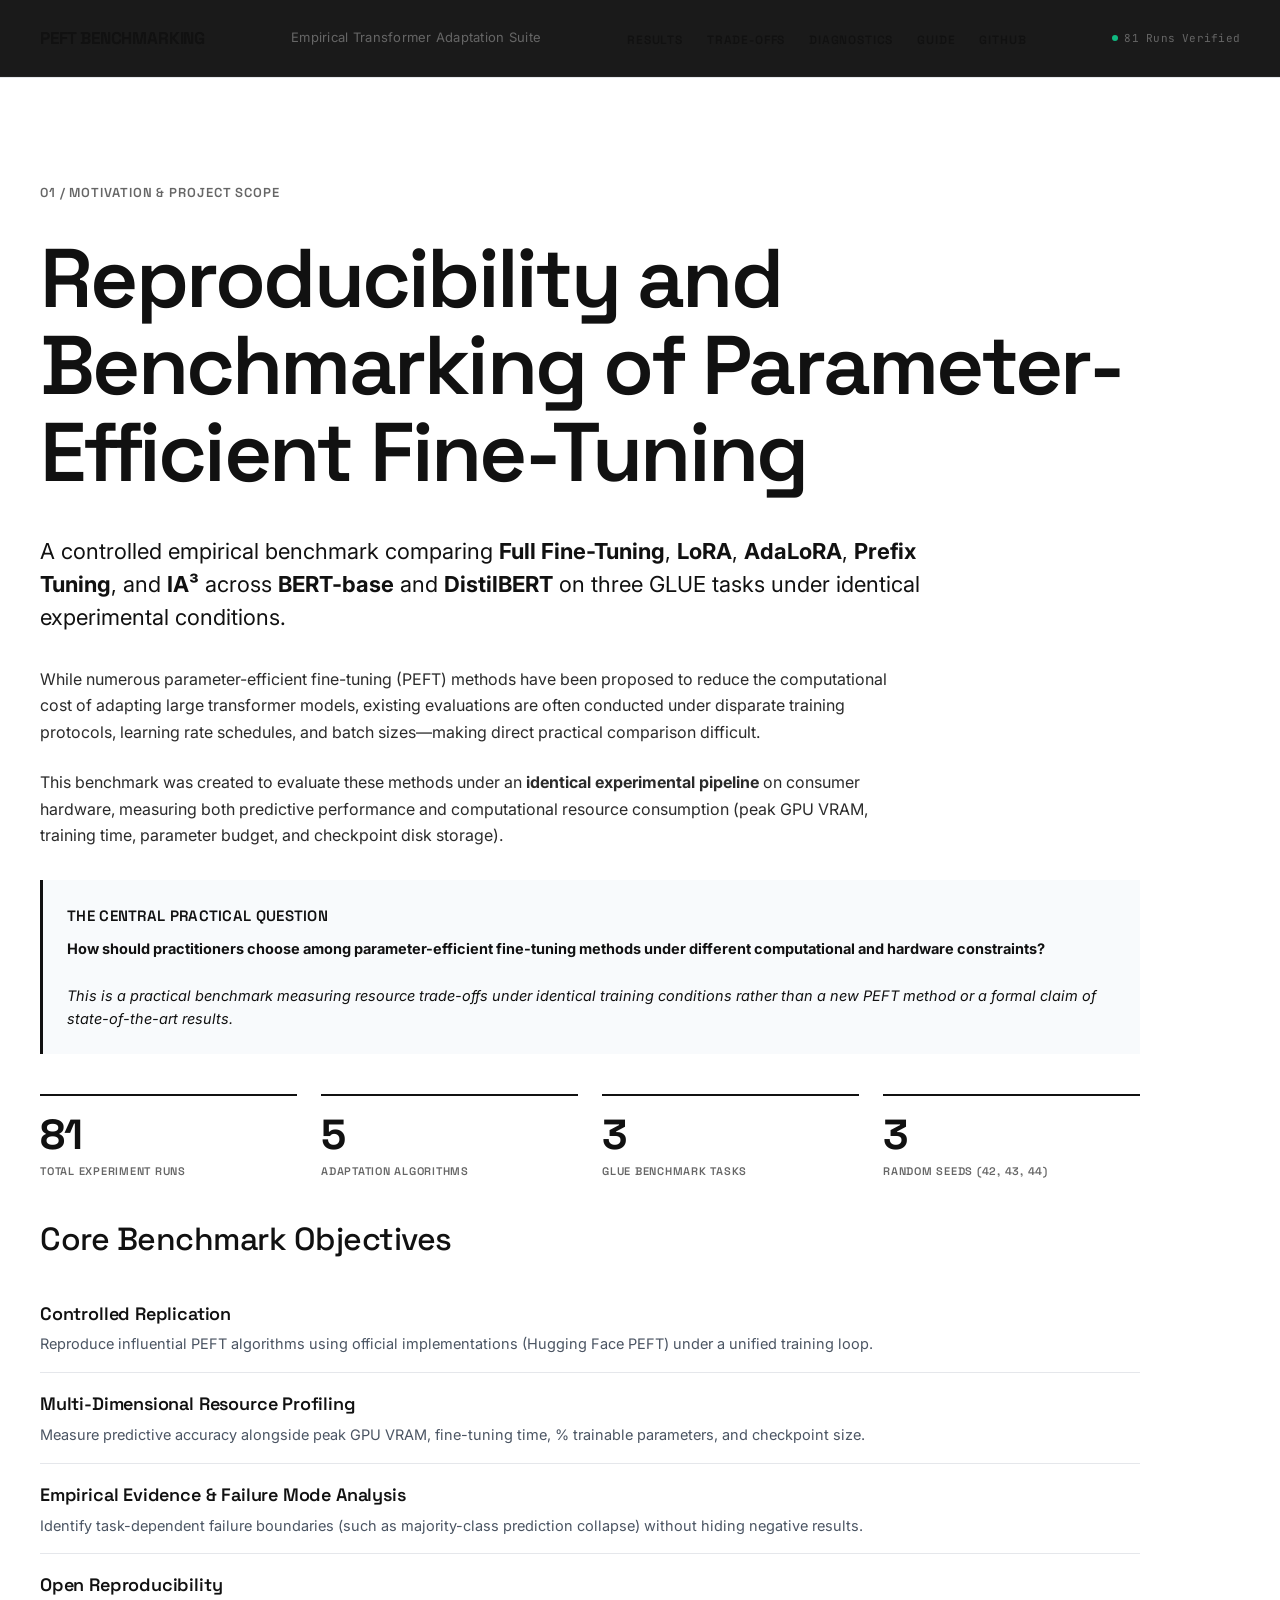
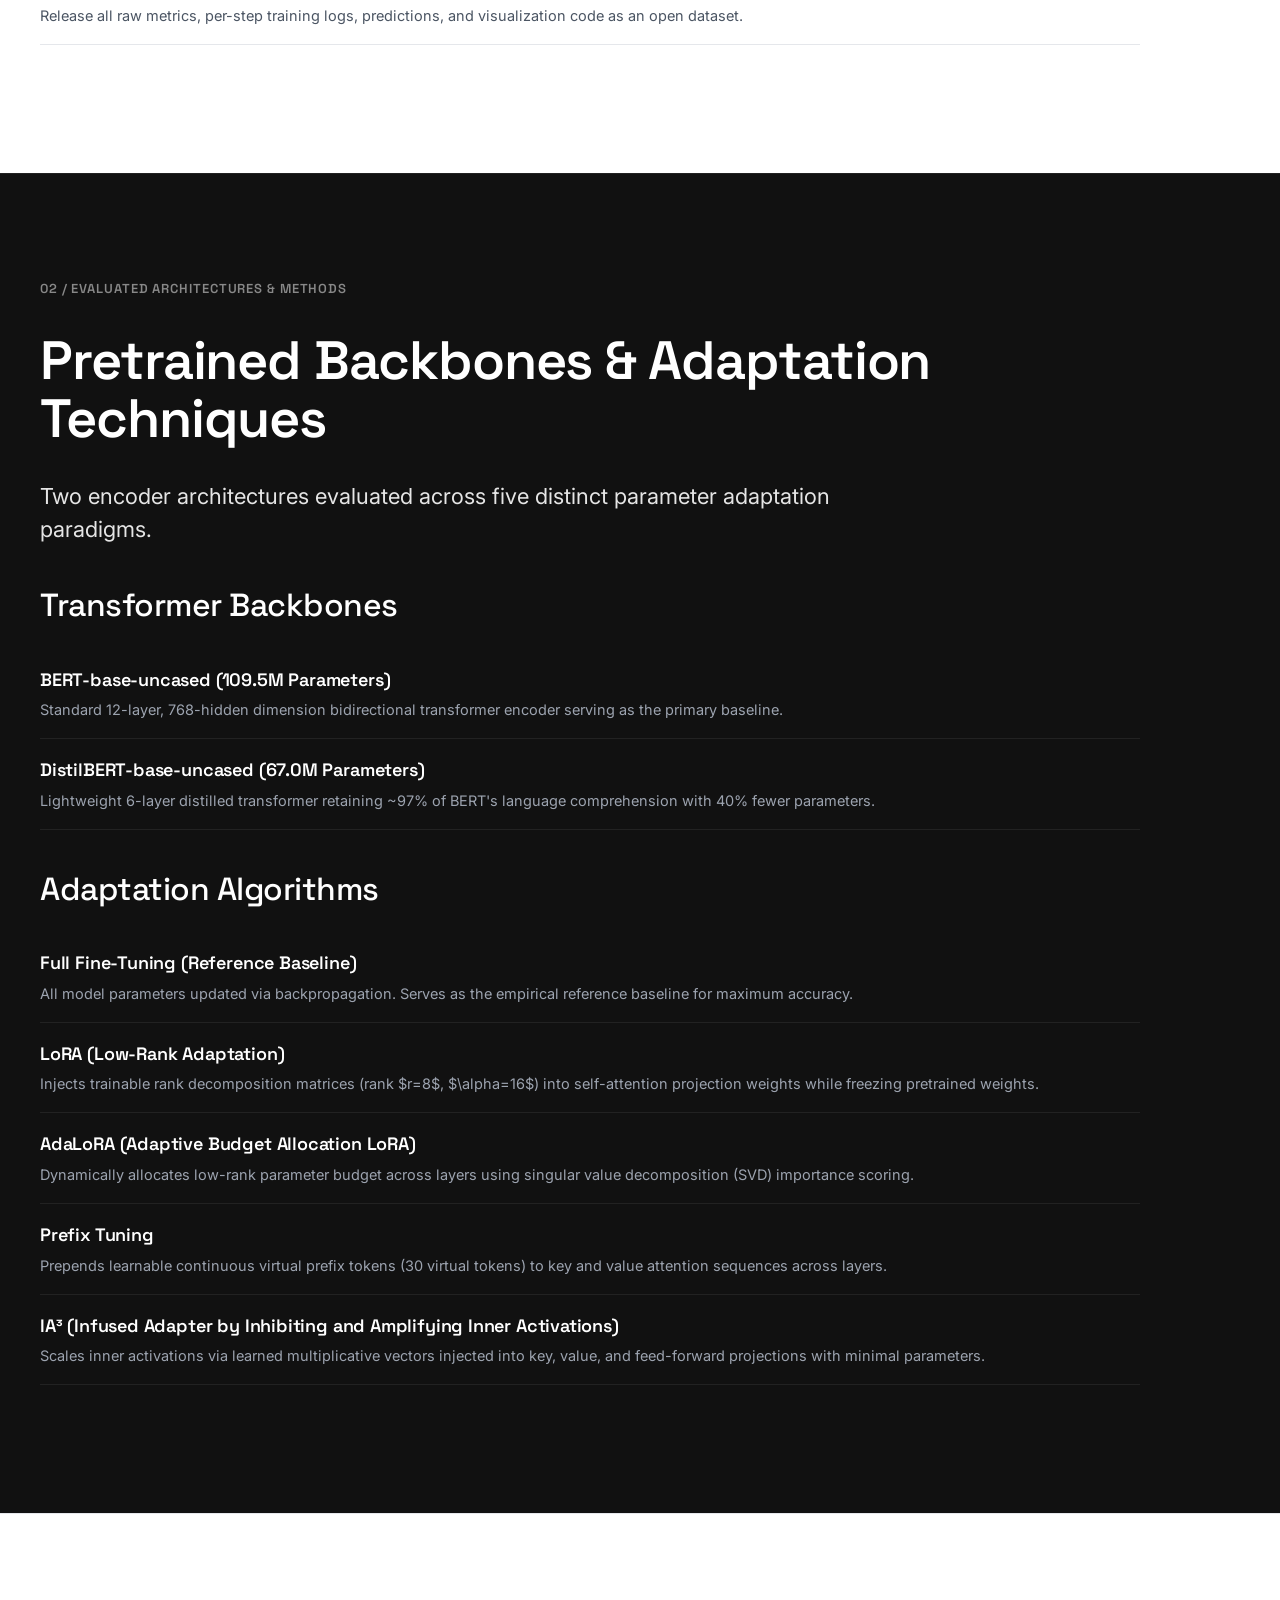
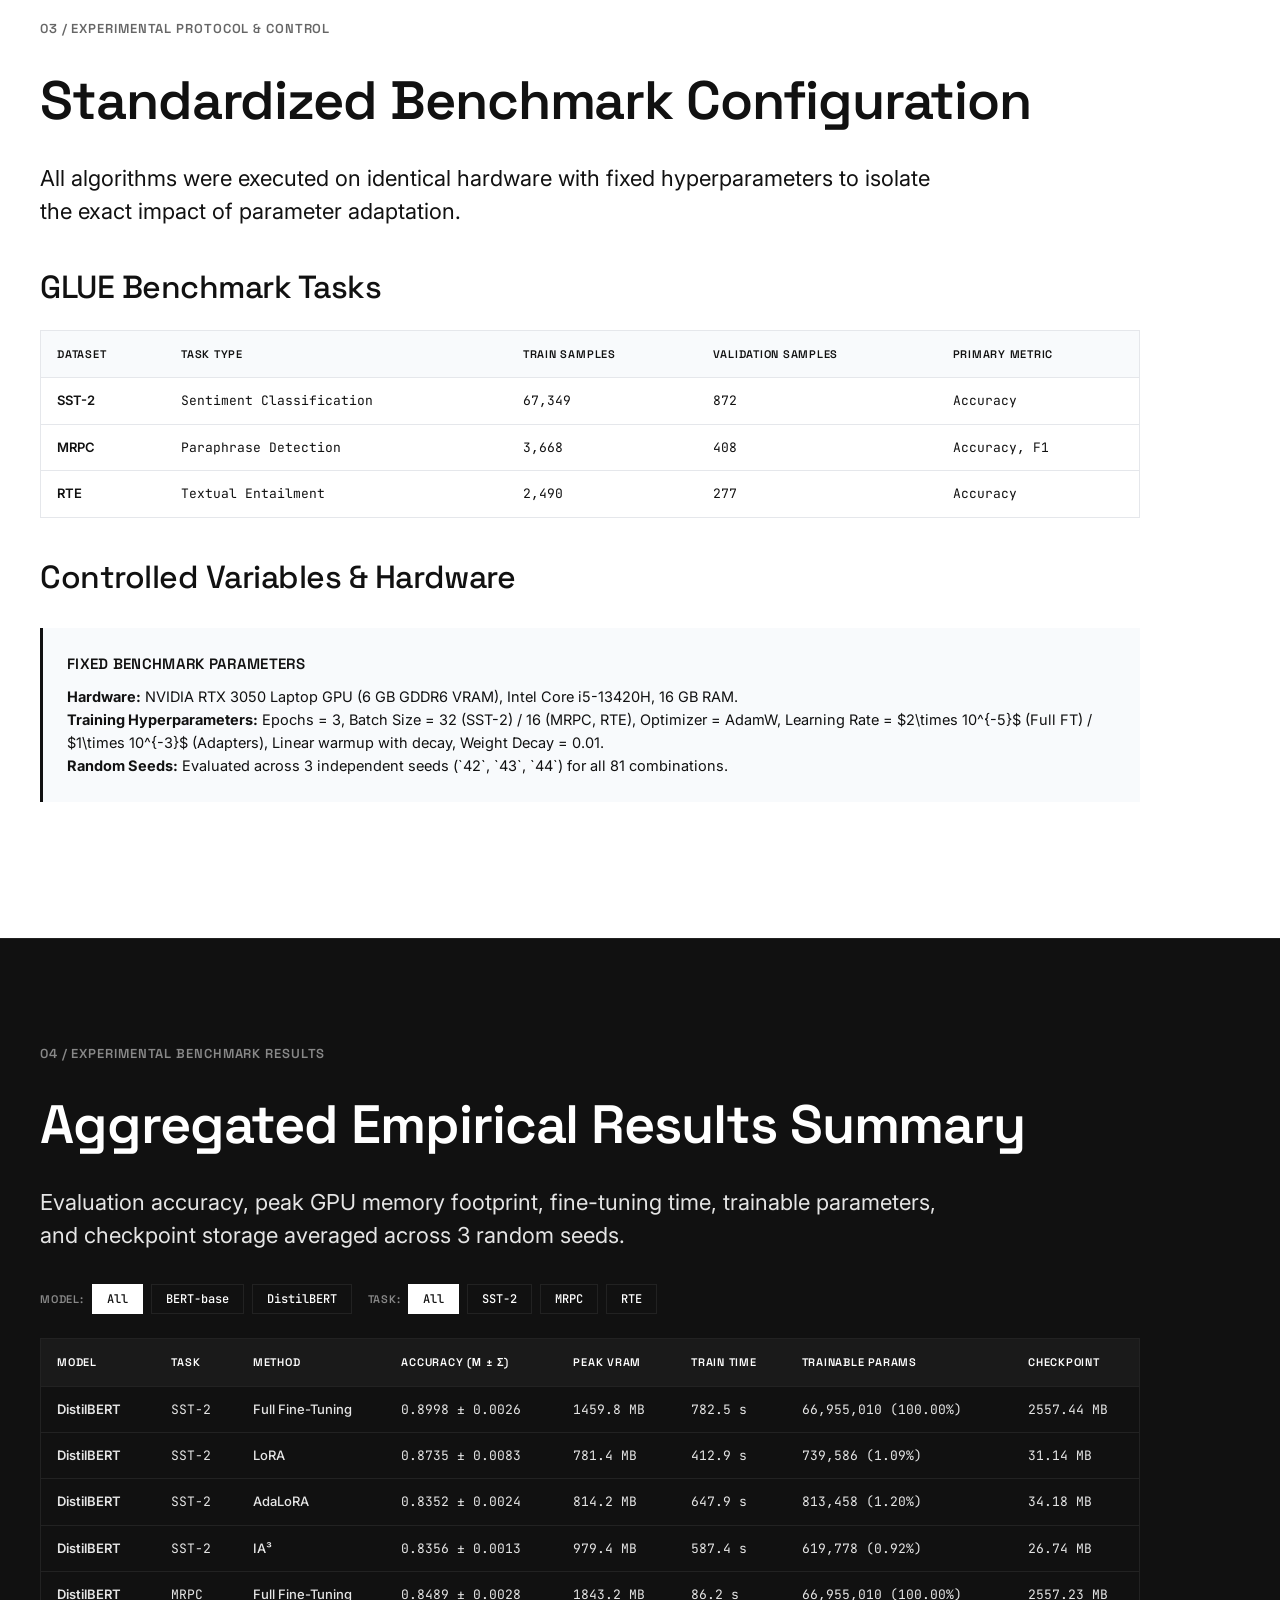
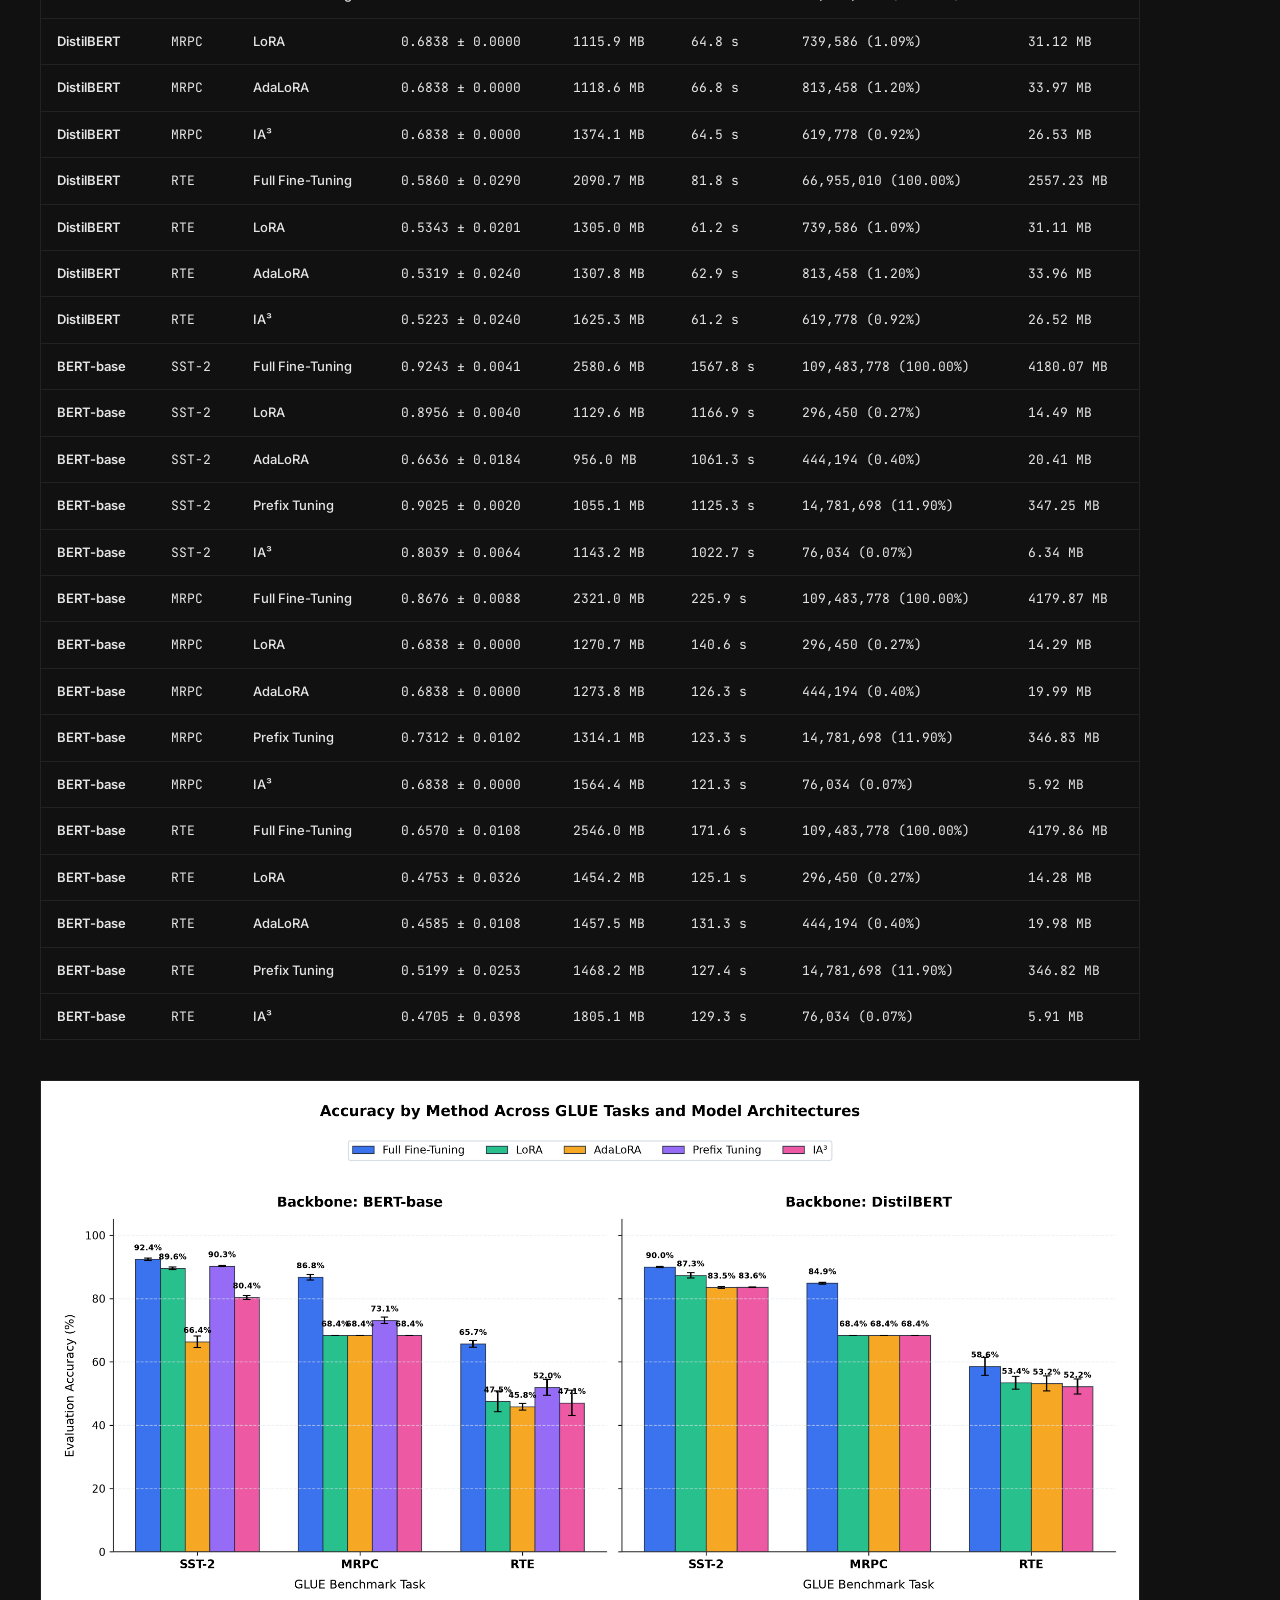
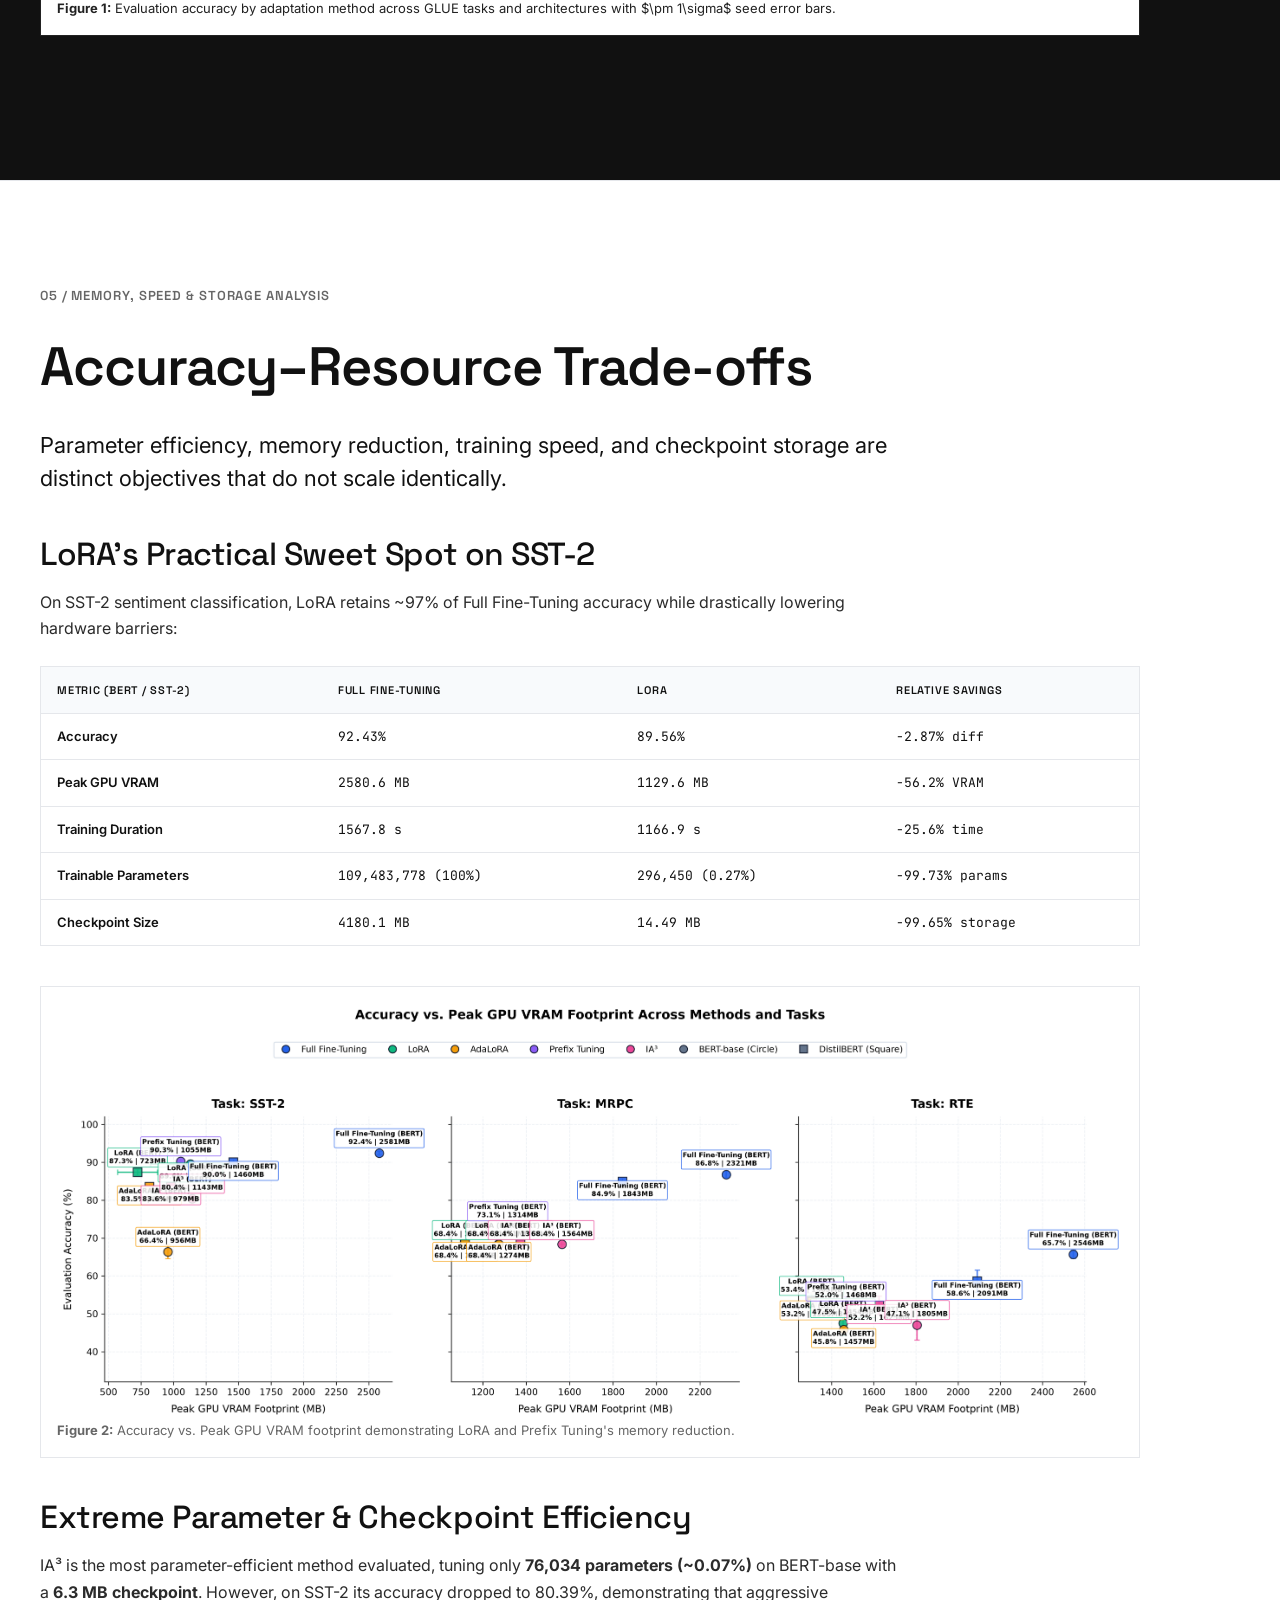
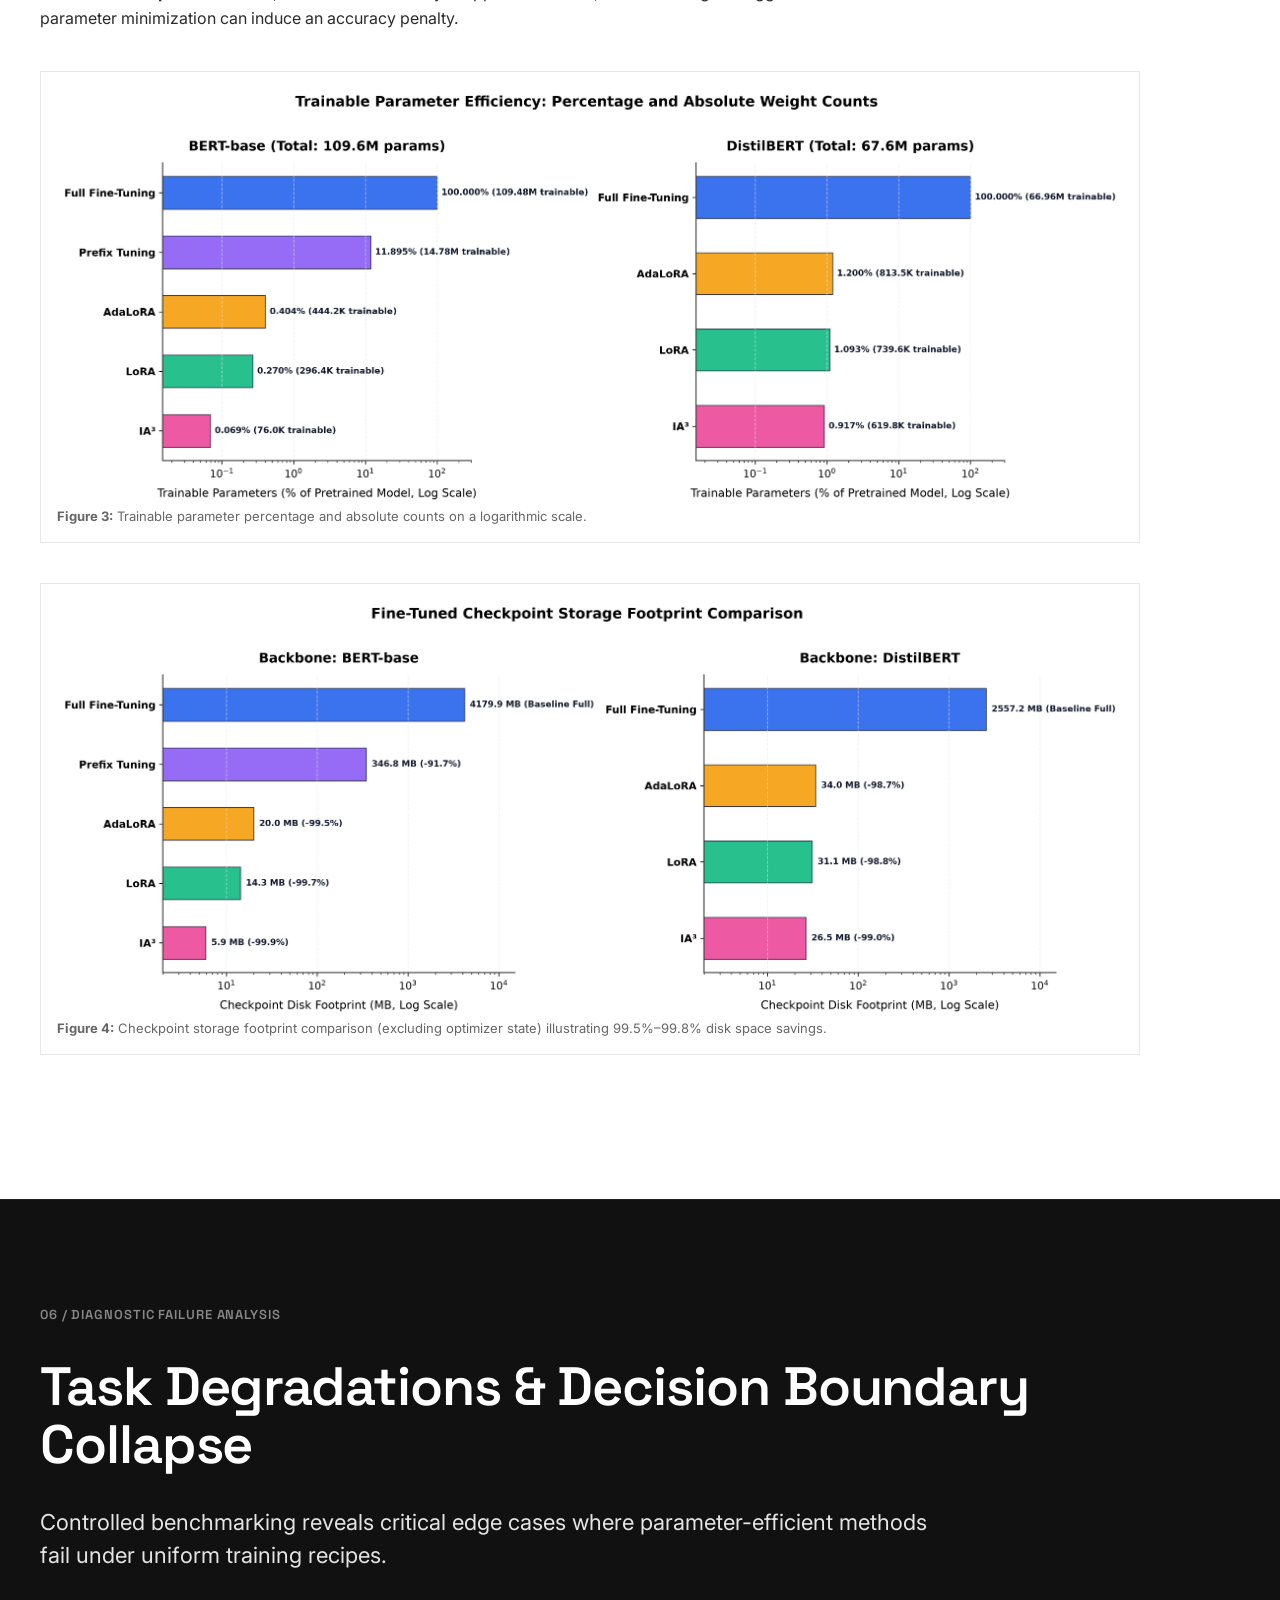
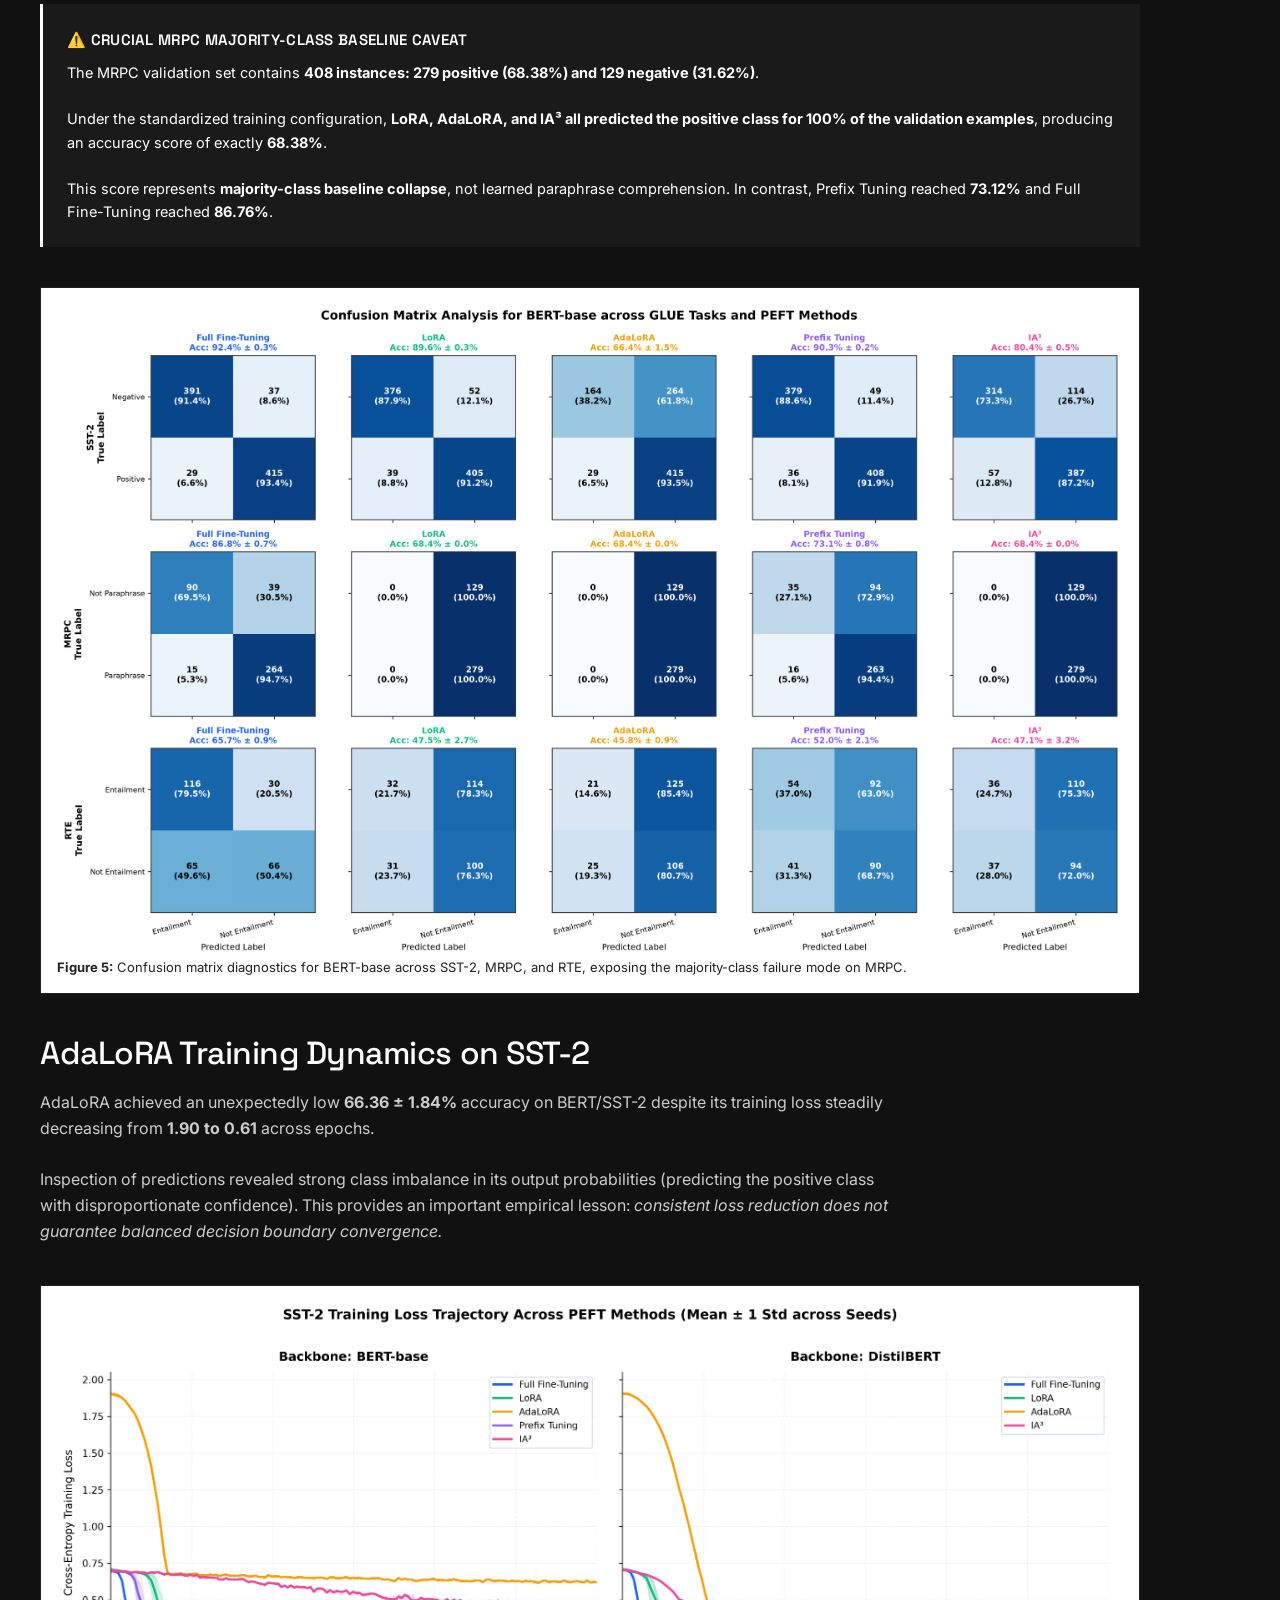
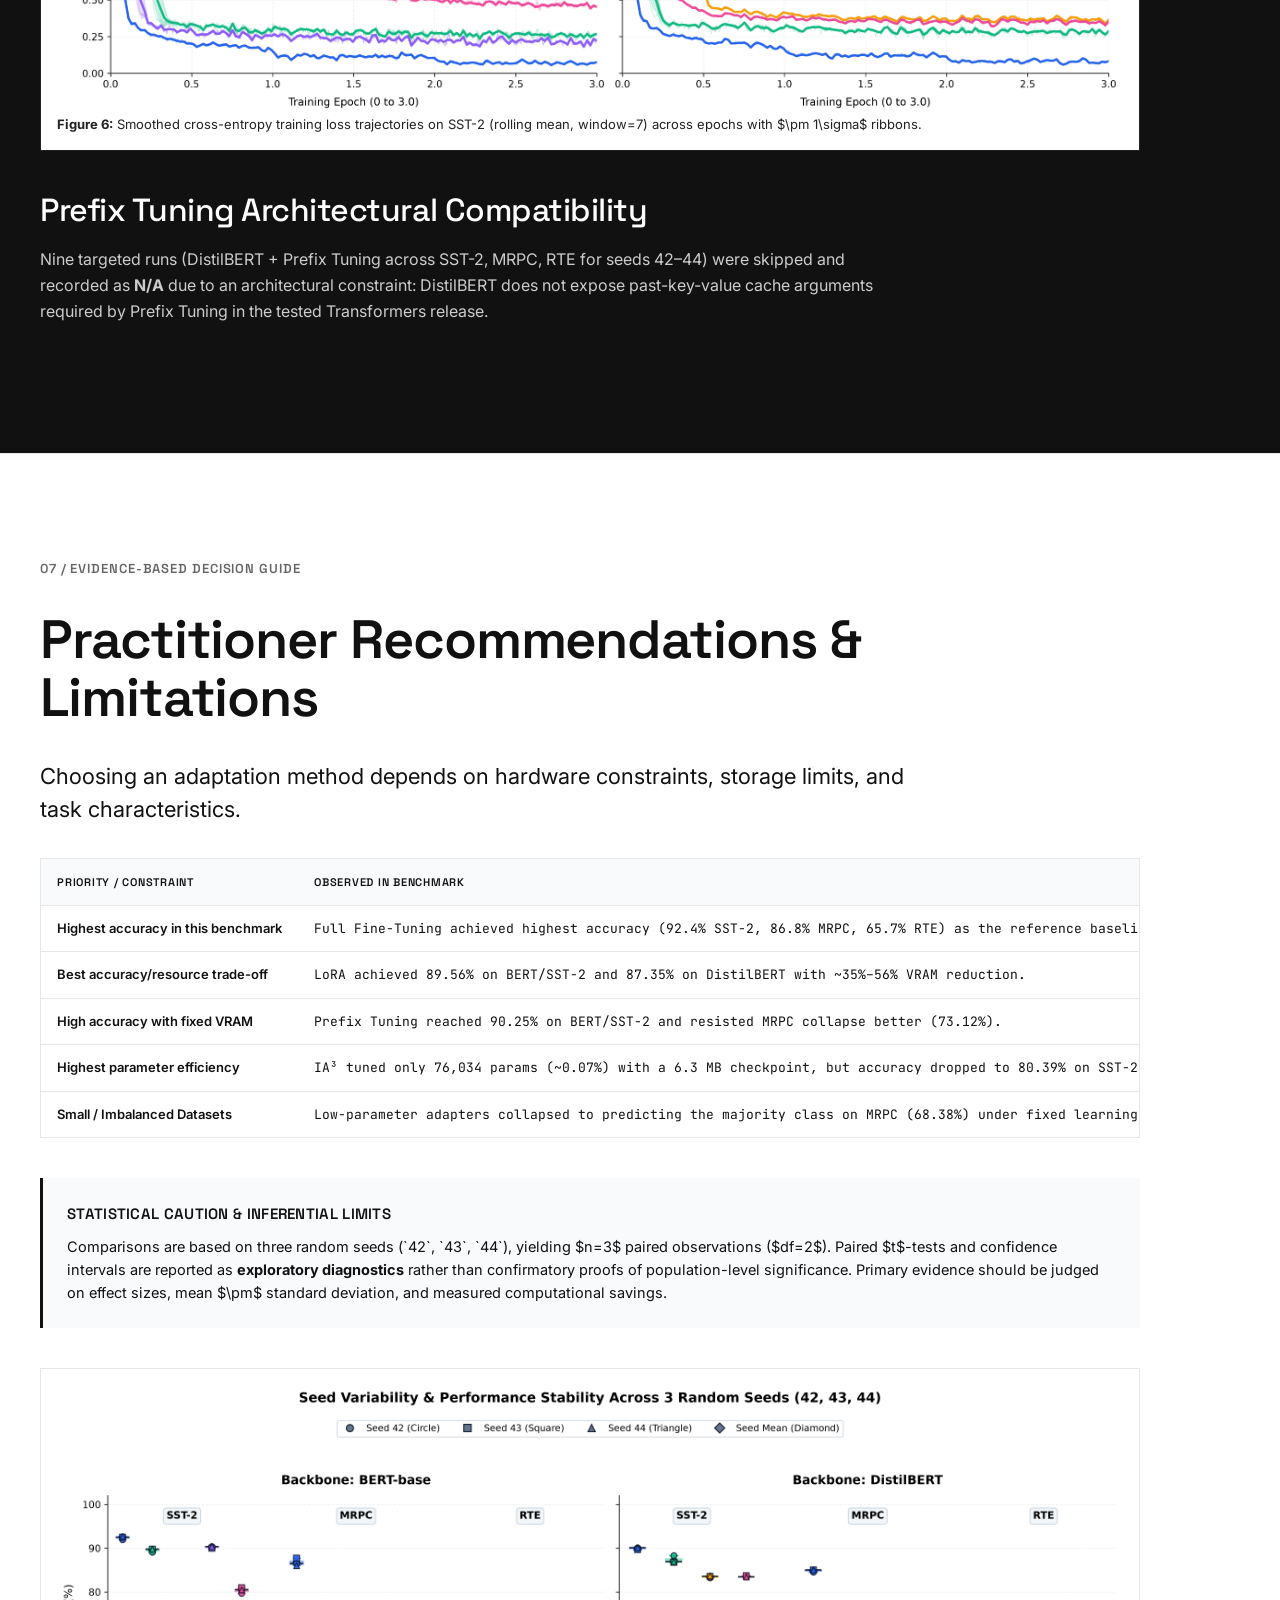
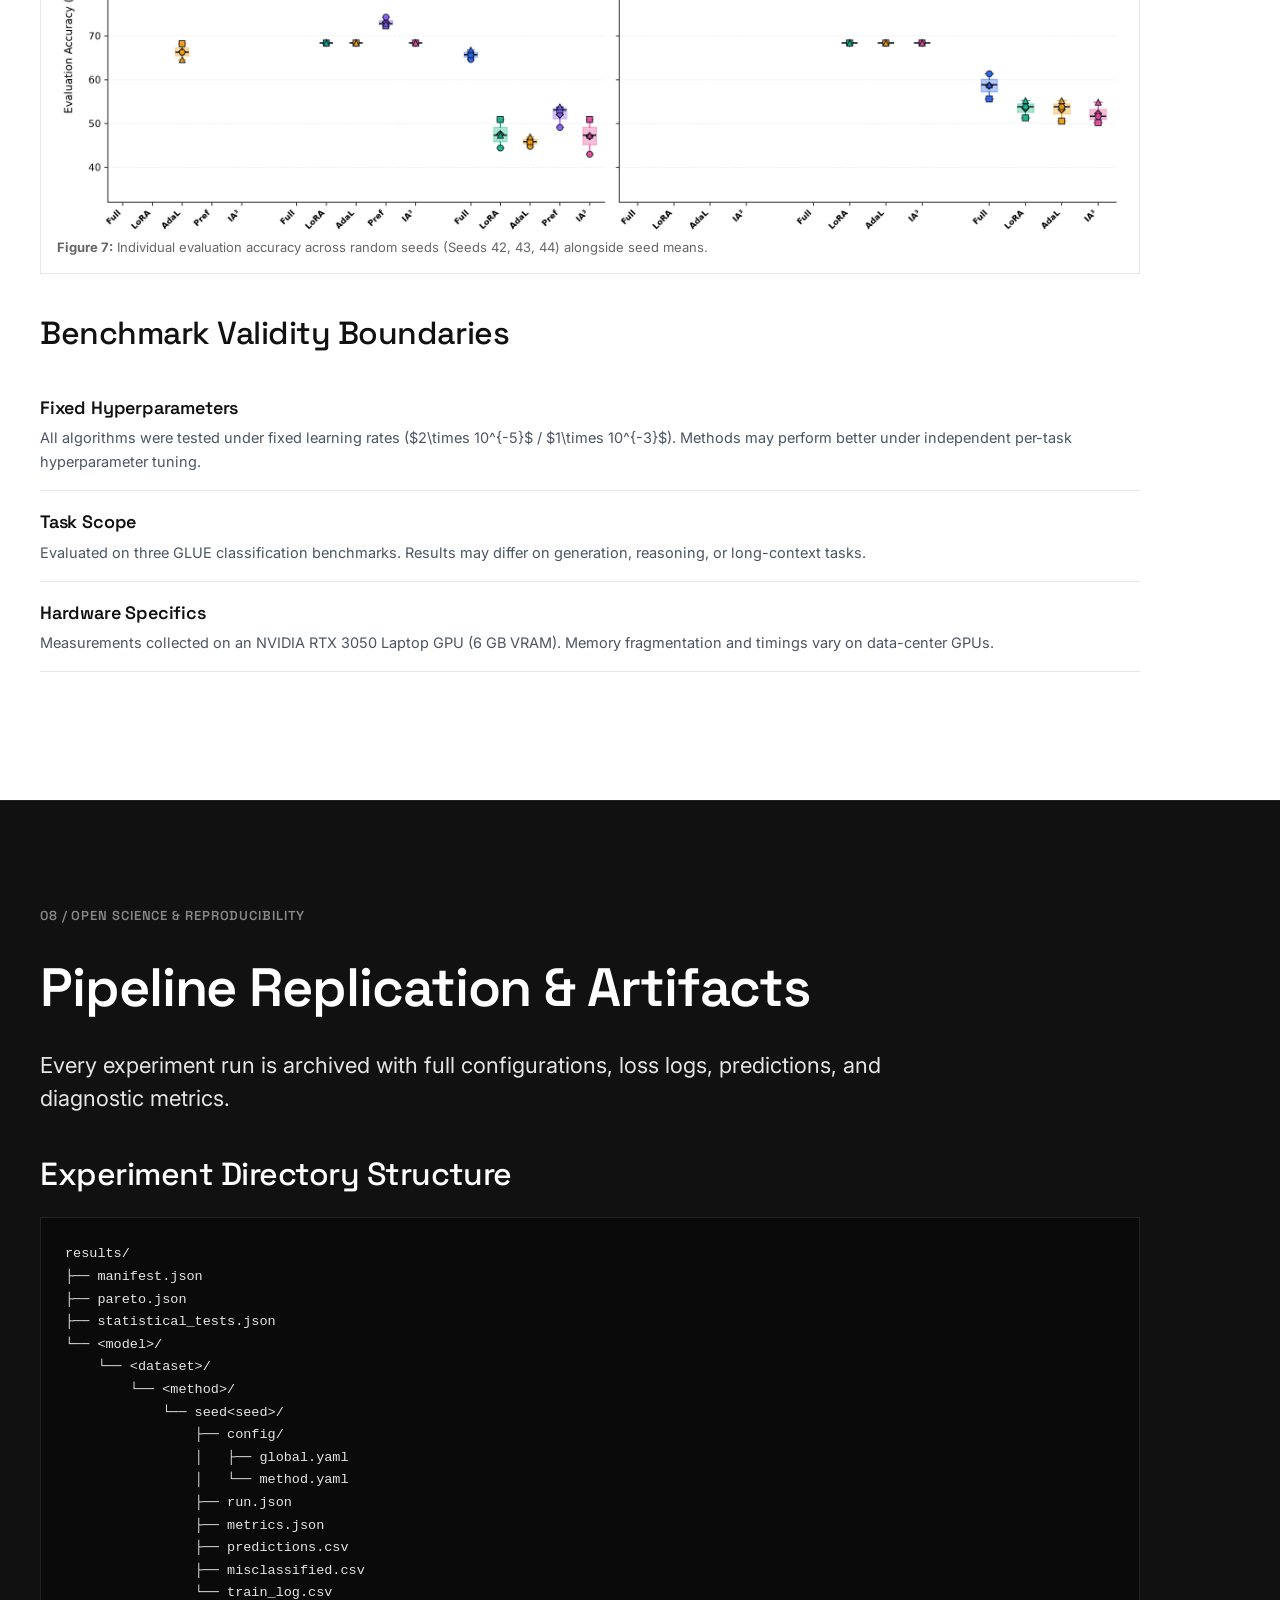
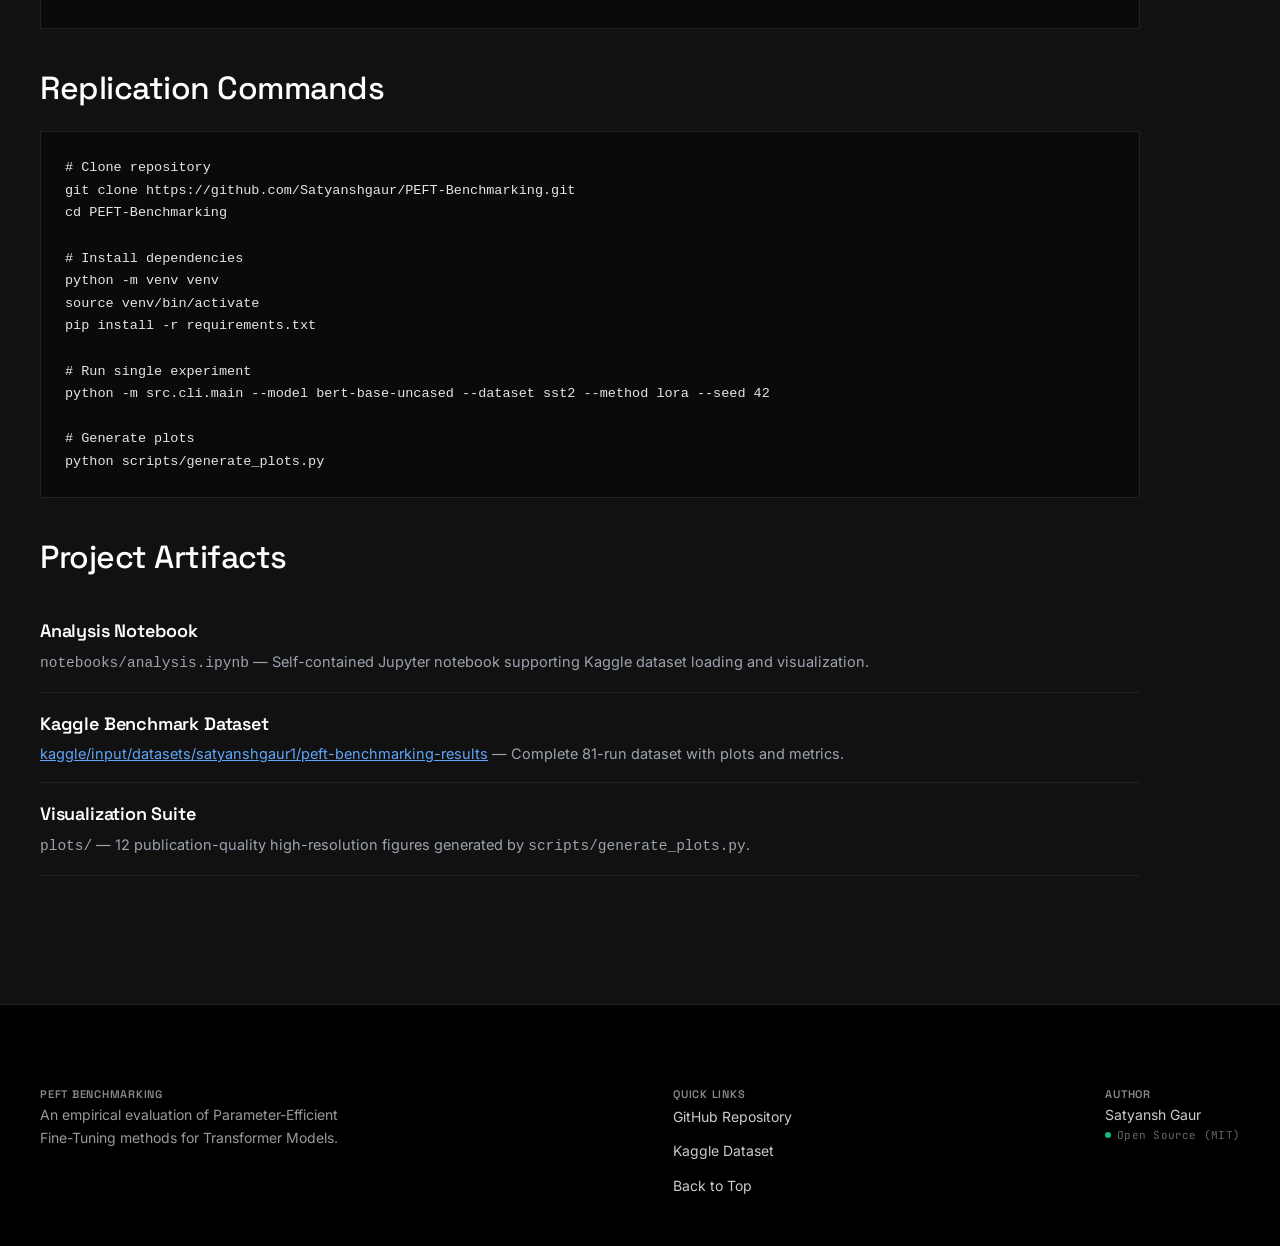
==== website/index.html @ 5ea1f036 "feat(website): create benchmark showcase website and GitHub Pages deployment workflow" ====
<!DOCTYPE html>
<html lang="en">
<head>
  <meta charset="UTF-8">
  <meta name="viewport" content="width=device-width, initial-scale=1.0">
  <title>PEFT Benchmarking — Empirical Evaluation of Transformer Adaptation</title>
  <meta name="description" content="A reproducible empirical benchmark of Full Fine-Tuning, LoRA, AdaLoRA, Prefix Tuning, and IA³ across BERT-base and DistilBERT on GLUE tasks.">
  <link rel="stylesheet" href="style.css">
</head>
<body>

  <!-- Distributed Top Nav -->
  <header class="top-nav">
    <div class="nav-container">
      <a href="#overview" class="nav-anchor">PEFT BENCHMARKING</a>
      <span class="nav-desc">Empirical Transformer Adaptation Suite</span>
      <ul class="nav-links">
        <li><a href="#benchmark-results" class="nav-link">Results</a></li>
        <li><a href="#resource-tradeoffs" class="nav-link">Trade-offs</a></li>
        <li><a href="#failure-modes" class="nav-link">Diagnostics</a></li>
        <li><a href="#recommendations" class="nav-link">Guide</a></li>
        <li><a href="https://github.com/Satyanshgaur/PEFT-Benchmarking" target="_blank" rel="noopener" class="nav-link">GitHub</a></li>
      </ul>
      <span class="nav-status">81 Runs Verified</span>
    </div>
  </header>

  <!-- =========================================================================
       SECTION 01: OVERVIEW & OBJECTIVES (Plaster White)
       ========================================================================= -->
  <section id="overview" class="surface-light" data-surface="light">
    <div class="section-wrapper">
      <div class="content-column">
        <span class="section-label">01 / Motivation & Project Scope</span>
        <h1 class="hero-display">Reproducibility and Benchmarking of Parameter-Efficient Fine-Tuning</h1>
        <p class="lead-text">
          A controlled empirical benchmark comparing <strong>Full Fine-Tuning</strong>, <strong>LoRA</strong>, <strong>AdaLoRA</strong>, <strong>Prefix Tuning</strong>, and <strong>IA³</strong> across <strong>BERT-base</strong> and <strong>DistilBERT</strong> on three GLUE tasks under identical experimental conditions.
        </p>

        <p class="body-p">
          While numerous parameter-efficient fine-tuning (PEFT) methods have been proposed to reduce the computational cost of adapting large transformer models, existing evaluations are often conducted under disparate training protocols, learning rate schedules, and batch sizes—making direct practical comparison difficult.
        </p>

        <p class="body-p">
          This benchmark was created to evaluate these methods under an <strong>identical experimental pipeline</strong> on consumer hardware, measuring both predictive performance and computational resource consumption (peak GPU VRAM, training time, parameter budget, and checkpoint disk storage).
        </p>

        <div class="callout-box">
          <div class="callout-title">The Central Practical Question</div>
          <div class="callout-body">
            <strong>How should practitioners choose among parameter-efficient fine-tuning methods under different computational and hardware constraints?</strong>
            <br><br>
            <em>This is a practical benchmark measuring resource trade-offs under identical training conditions rather than a new PEFT method or a formal claim of state-of-the-art results.</em>
          </div>
        </div>

        <div class="stats-grid">
          <div class="stat-item">
            <div class="stat-value">81</div>
            <div class="stat-label">Total Experiment Runs</div>
          </div>
          <div class="stat-item">
            <div class="stat-value">5</div>
            <div class="stat-label">Adaptation Algorithms</div>
          </div>
          <div class="stat-item">
            <div class="stat-value">3</div>
            <div class="stat-label">GLUE Benchmark Tasks</div>
          </div>
          <div class="stat-item">
            <div class="stat-value">3</div>
            <div class="stat-label">Random Seeds (42, 43, 44)</div>
          </div>
        </div>

        <h3 class="sub-heading">Core Benchmark Objectives</h3>
        <ul class="architectural-list">
          <li class="architectural-item">
            <span class="arch-title">Controlled Replication</span>
            <span class="arch-desc">Reproduce influential PEFT algorithms using official implementations (Hugging Face PEFT) under a unified training loop.</span>
          </li>
          <li class="architectural-item">
            <span class="arch-title">Multi-Dimensional Resource Profiling</span>
            <span class="arch-desc">Measure predictive accuracy alongside peak GPU VRAM, fine-tuning time, % trainable parameters, and checkpoint size.</span>
          </li>
          <li class="architectural-item">
            <span class="arch-title">Empirical Evidence & Failure Mode Analysis</span>
            <span class="arch-desc">Identify task-dependent failure boundaries (such as majority-class prediction collapse) without hiding negative results.</span>
          </li>
          <li class="architectural-item">
            <span class="arch-title">Open Reproducibility</span>
            <span class="arch-desc">Release all raw metrics, per-step training logs, predictions, and visualization code as an open dataset.</span>
          </li>
        </ul>
      </div>
    </div>
  </section>

  <!-- =========================================================================
       SECTION 02: MODELS & ALGORITHMS EVALUATED (Carbon Dark)
       ========================================================================= -->
  <section id="algorithms" class="surface-dark" data-surface="dark">
    <div class="section-wrapper">
      <div class="content-column">
        <span class="section-label">02 / Evaluated Architectures & Methods</span>
        <h2 class="section-heading">Pretrained Backbones & Adaptation Techniques</h2>
        <p class="lead-text">
          Two encoder architectures evaluated across five distinct parameter adaptation paradigms.
        </p>

        <h3 class="sub-heading">Transformer Backbones</h3>
        <ul class="architectural-list">
          <li class="architectural-item">
            <span class="arch-title">BERT-base-uncased (109.5M Parameters)</span>
            <span class="arch-desc">Standard 12-layer, 768-hidden dimension bidirectional transformer encoder serving as the primary baseline.</span>
          </li>
          <li class="architectural-item">
            <span class="arch-title">DistilBERT-base-uncased (67.0M Parameters)</span>
            <span class="arch-desc">Lightweight 6-layer distilled transformer retaining ~97% of BERT's language comprehension with 40% fewer parameters.</span>
          </li>
        </ul>

        <h3 class="sub-heading">Adaptation Algorithms</h3>
        <ul class="architectural-list">
          <li class="architectural-item">
            <span class="arch-title">Full Fine-Tuning (Reference Baseline)</span>
            <span class="arch-desc">All model parameters updated via backpropagation. Serves as the empirical reference baseline for maximum accuracy.</span>
          </li>
          <li class="architectural-item">
            <span class="arch-title">LoRA (Low-Rank Adaptation)</span>
            <span class="arch-desc">Injects trainable rank decomposition matrices (rank $r=8$, $\alpha=16$) into self-attention projection weights while freezing pretrained weights.</span>
          </li>
          <li class="architectural-item">
            <span class="arch-title">AdaLoRA (Adaptive Budget Allocation LoRA)</span>
            <span class="arch-desc">Dynamically allocates low-rank parameter budget across layers using singular value decomposition (SVD) importance scoring.</span>
          </li>
          <li class="architectural-item">
            <span class="arch-title">Prefix Tuning</span>
            <span class="arch-desc">Prepends learnable continuous virtual prefix tokens (30 virtual tokens) to key and value attention sequences across layers.</span>
          </li>
          <li class="architectural-item">
            <span class="arch-title">IA³ (Infused Adapter by Inhibiting and Amplifying Inner Activations)</span>
            <span class="arch-desc">Scales inner activations via learned multiplicative vectors injected into key, value, and feed-forward projections with minimal parameters.</span>
          </li>
        </ul>
      </div>
    </div>
  </section>

  <!-- =========================================================================
       SECTION 03: DATASETS & CONTROLLED PROTOCOL (Plaster White)
       ========================================================================= -->
  <section id="protocol" class="surface-light" data-surface="light">
    <div class="section-wrapper">
      <div class="content-column">
        <span class="section-label">03 / Experimental Protocol & Control</span>
        <h2 class="section-heading">Standardized Benchmark Configuration</h2>
        <p class="lead-text">
          All algorithms were executed on identical hardware with fixed hyperparameters to isolate the exact impact of parameter adaptation.
        </p>

        <h3 class="sub-heading">GLUE Benchmark Tasks</h3>
        <div class="table-responsive">
          <table class="benchmark-table">
            <thead>
              <tr>
                <th>Dataset</th>
                <th>Task Type</th>
                <th>Train Samples</th>
                <th>Validation Samples</th>
                <th>Primary Metric</th>
              </tr>
            </thead>
            <tbody>
              <tr>
                <td class="td-bold">SST-2</td>
                <td>Sentiment Classification</td>
                <td>67,349</td>
                <td>872</td>
                <td>Accuracy</td>
              </tr>
              <tr>
                <td class="td-bold">MRPC</td>
                <td>Paraphrase Detection</td>
                <td>3,668</td>
                <td>408</td>
                <td>Accuracy, F1</td>
              </tr>
              <tr>
                <td class="td-bold">RTE</td>
                <td>Textual Entailment</td>
                <td>2,490</td>
                <td>277</td>
                <td>Accuracy</td>
              </tr>
            </tbody>
          </table>
        </div>

        <h3 class="sub-heading">Controlled Variables & Hardware</h3>
        <div class="callout-box">
          <div class="callout-title">Fixed Benchmark Parameters</div>
          <div class="callout-body">
            <strong>Hardware:</strong> NVIDIA RTX 3050 Laptop GPU (6 GB GDDR6 VRAM), Intel Core i5-13420H, 16 GB RAM.<br>
            <strong>Training Hyperparameters:</strong> Epochs = 3, Batch Size = 32 (SST-2) / 16 (MRPC, RTE), Optimizer = AdamW, Learning Rate = $2\times 10^{-5}$ (Full FT) / $1\times 10^{-3}$ (Adapters), Linear warmup with decay, Weight Decay = 0.01.<br>
            <strong>Random Seeds:</strong> Evaluated across 3 independent seeds (`42`, `43`, `44`) for all 81 combinations.
          </div>
        </div>
      </div>
    </div>
  </section>

  <!-- =========================================================================
       SECTION 04: BENCHMARK RESULTS (Carbon Dark)
       ========================================================================= -->
  <section id="benchmark-results" class="surface-dark" data-surface="dark">
    <div class="section-wrapper">
      <div class="content-column">
        <span class="section-label">04 / Experimental Benchmark Results</span>
        <h2 class="section-heading">Aggregated Empirical Results Summary</h2>
        <p class="lead-text">
          Evaluation accuracy, peak GPU memory footprint, fine-tuning time, trainable parameters, and checkpoint storage averaged across 3 random seeds.
        </p>

        <!-- Interactive Filters -->
        <div class="table-controls">
          <div class="filter-group">
            <span class="filter-label">Model:</span>
            <button class="filter-btn active" data-model-filter="all">All</button>
            <button class="filter-btn" data-model-filter="bert-base-uncased">BERT-base</button>
            <button class="filter-btn" data-model-filter="distilbert-base-uncased">DistilBERT</button>
          </div>
          <div class="filter-group">
            <span class="filter-label">Task:</span>
            <button class="filter-btn active" data-dataset-filter="all">All</button>
            <button class="filter-btn" data-dataset-filter="sst2">SST-2</button>
            <button class="filter-btn" data-dataset-filter="mrpc">MRPC</button>
            <button class="filter-btn" data-dataset-filter="rte">RTE</button>
          </div>
        </div>

        <div class="table-responsive">
          <table class="benchmark-table">
            <thead>
              <tr>
                <th>Model</th>
                <th>Task</th>
                <th>Method</th>
                <th>Accuracy (μ ± σ)</th>
                <th>Peak VRAM</th>
                <th>Train Time</th>
                <th>Trainable Params</th>
                <th>Checkpoint</th>
              </tr>
            </thead>
            <tbody>
              <!-- DistilBERT SST-2 -->
              <tr data-model="distilbert-base-uncased" data-dataset="sst2">
                <td class="td-bold">DistilBERT</td>
                <td>SST-2</td>
                <td class="td-method">Full Fine-Tuning</td>
                <td>0.8998 ± 0.0026</td>
                <td>1459.8 MB</td>
                <td>782.5 s</td>
                <td>66,955,010 (100.00%)</td>
                <td>2557.44 MB</td>
              </tr>
              <tr data-model="distilbert-base-uncased" data-dataset="sst2">
                <td class="td-bold">DistilBERT</td>
                <td>SST-2</td>
                <td class="td-method">LoRA</td>
                <td>0.8735 ± 0.0083</td>
                <td>781.4 MB</td>
                <td>412.9 s</td>
                <td>739,586 (1.09%)</td>
                <td>31.14 MB</td>
              </tr>
              <tr data-model="distilbert-base-uncased" data-dataset="sst2">
                <td class="td-bold">DistilBERT</td>
                <td>SST-2</td>
                <td class="td-method">AdaLoRA</td>
                <td>0.8352 ± 0.0024</td>
                <td>814.2 MB</td>
                <td>647.9 s</td>
                <td>813,458 (1.20%)</td>
                <td>34.18 MB</td>
              </tr>
              <tr data-model="distilbert-base-uncased" data-dataset="sst2">
                <td class="td-bold">DistilBERT</td>
                <td>SST-2</td>
                <td class="td-method">IA³</td>
                <td>0.8356 ± 0.0013</td>
                <td>979.4 MB</td>
                <td>587.4 s</td>
                <td>619,778 (0.92%)</td>
                <td>26.74 MB</td>
              </tr>

              <!-- DistilBERT MRPC -->
              <tr data-model="distilbert-base-uncased" data-dataset="mrpc">
                <td class="td-bold">DistilBERT</td>
                <td>MRPC</td>
                <td class="td-method">Full Fine-Tuning</td>
                <td>0.8489 ± 0.0028</td>
                <td>1843.2 MB</td>
                <td>86.2 s</td>
                <td>66,955,010 (100.00%)</td>
                <td>2557.23 MB</td>
              </tr>
              <tr data-model="distilbert-base-uncased" data-dataset="mrpc">
                <td class="td-bold">DistilBERT</td>
                <td>MRPC</td>
                <td class="td-method">LoRA</td>
                <td>0.6838 ± 0.0000</td>
                <td>1115.9 MB</td>
                <td>64.8 s</td>
                <td>739,586 (1.09%)</td>
                <td>31.12 MB</td>
              </tr>
              <tr data-model="distilbert-base-uncased" data-dataset="mrpc">
                <td class="td-bold">DistilBERT</td>
                <td>MRPC</td>
                <td class="td-method">AdaLoRA</td>
                <td>0.6838 ± 0.0000</td>
                <td>1118.6 MB</td>
                <td>66.8 s</td>
                <td>813,458 (1.20%)</td>
                <td>33.97 MB</td>
              </tr>
              <tr data-model="distilbert-base-uncased" data-dataset="mrpc">
                <td class="td-bold">DistilBERT</td>
                <td>MRPC</td>
                <td class="td-method">IA³</td>
                <td>0.6838 ± 0.0000</td>
                <td>1374.1 MB</td>
                <td>64.5 s</td>
                <td>619,778 (0.92%)</td>
                <td>26.53 MB</td>
              </tr>

              <!-- DistilBERT RTE -->
              <tr data-model="distilbert-base-uncased" data-dataset="rte">
                <td class="td-bold">DistilBERT</td>
                <td>RTE</td>
                <td class="td-method">Full Fine-Tuning</td>
                <td>0.5860 ± 0.0290</td>
                <td>2090.7 MB</td>
                <td>81.8 s</td>
                <td>66,955,010 (100.00%)</td>
                <td>2557.23 MB</td>
              </tr>
              <tr data-model="distilbert-base-uncased" data-dataset="rte">
                <td class="td-bold">DistilBERT</td>
                <td>RTE</td>
                <td class="td-method">LoRA</td>
                <td>0.5343 ± 0.0201</td>
                <td>1305.0 MB</td>
                <td>61.2 s</td>
                <td>739,586 (1.09%)</td>
                <td>31.11 MB</td>
              </tr>
              <tr data-model="distilbert-base-uncased" data-dataset="rte">
                <td class="td-bold">DistilBERT</td>
                <td>RTE</td>
                <td class="td-method">AdaLoRA</td>
                <td>0.5319 ± 0.0240</td>
                <td>1307.8 MB</td>
                <td>62.9 s</td>
                <td>813,458 (1.20%)</td>
                <td>33.96 MB</td>
              </tr>
              <tr data-model="distilbert-base-uncased" data-dataset="rte">
                <td class="td-bold">DistilBERT</td>
                <td>RTE</td>
                <td class="td-method">IA³</td>
                <td>0.5223 ± 0.0240</td>
                <td>1625.3 MB</td>
                <td>61.2 s</td>
                <td>619,778 (0.92%)</td>
                <td>26.52 MB</td>
              </tr>

              <!-- BERT-base SST-2 -->
              <tr data-model="bert-base-uncased" data-dataset="sst2">
                <td class="td-bold">BERT-base</td>
                <td>SST-2</td>
                <td class="td-method">Full Fine-Tuning</td>
                <td>0.9243 ± 0.0041</td>
                <td>2580.6 MB</td>
                <td>1567.8 s</td>
                <td>109,483,778 (100.00%)</td>
                <td>4180.07 MB</td>
              </tr>
              <tr data-model="bert-base-uncased" data-dataset="sst2">
                <td class="td-bold">BERT-base</td>
                <td>SST-2</td>
                <td class="td-method">LoRA</td>
                <td>0.8956 ± 0.0040</td>
                <td>1129.6 MB</td>
                <td>1166.9 s</td>
                <td>296,450 (0.27%)</td>
                <td>14.49 MB</td>
              </tr>
              <tr data-model="bert-base-uncased" data-dataset="sst2">
                <td class="td-bold">BERT-base</td>
                <td>SST-2</td>
                <td class="td-method">AdaLoRA</td>
                <td>0.6636 ± 0.0184</td>
                <td>956.0 MB</td>
                <td>1061.3 s</td>
                <td>444,194 (0.40%)</td>
                <td>20.41 MB</td>
              </tr>
              <tr data-model="bert-base-uncased" data-dataset="sst2">
                <td class="td-bold">BERT-base</td>
                <td>SST-2</td>
                <td class="td-method">Prefix Tuning</td>
                <td>0.9025 ± 0.0020</td>
                <td>1055.1 MB</td>
                <td>1125.3 s</td>
                <td>14,781,698 (11.90%)</td>
                <td>347.25 MB</td>
              </tr>
              <tr data-model="bert-base-uncased" data-dataset="sst2">
                <td class="td-bold">BERT-base</td>
                <td>SST-2</td>
                <td class="td-method">IA³</td>
                <td>0.8039 ± 0.0064</td>
                <td>1143.2 MB</td>
                <td>1022.7 s</td>
                <td>76,034 (0.07%)</td>
                <td>6.34 MB</td>
              </tr>

              <!-- BERT-base MRPC -->
              <tr data-model="bert-base-uncased" data-dataset="mrpc">
                <td class="td-bold">BERT-base</td>
                <td>MRPC</td>
                <td class="td-method">Full Fine-Tuning</td>
                <td>0.8676 ± 0.0088</td>
                <td>2321.0 MB</td>
                <td>225.9 s</td>
                <td>109,483,778 (100.00%)</td>
                <td>4179.87 MB</td>
              </tr>
              <tr data-model="bert-base-uncased" data-dataset="mrpc">
                <td class="td-bold">BERT-base</td>
                <td>MRPC</td>
                <td class="td-method">LoRA</td>
                <td>0.6838 ± 0.0000</td>
                <td>1270.7 MB</td>
                <td>140.6 s</td>
                <td>296,450 (0.27%)</td>
                <td>14.29 MB</td>
              </tr>
              <tr data-model="bert-base-uncased" data-dataset="mrpc">
                <td class="td-bold">BERT-base</td>
                <td>MRPC</td>
                <td class="td-method">AdaLoRA</td>
                <td>0.6838 ± 0.0000</td>
                <td>1273.8 MB</td>
                <td>126.3 s</td>
                <td>444,194 (0.40%)</td>
                <td>19.99 MB</td>
              </tr>
              <tr data-model="bert-base-uncased" data-dataset="mrpc">
                <td class="td-bold">BERT-base</td>
                <td>MRPC</td>
                <td class="td-method">Prefix Tuning</td>
                <td>0.7312 ± 0.0102</td>
                <td>1314.1 MB</td>
                <td>123.3 s</td>
                <td>14,781,698 (11.90%)</td>
                <td>346.83 MB</td>
              </tr>
              <tr data-model="bert-base-uncased" data-dataset="mrpc">
                <td class="td-bold">BERT-base</td>
                <td>MRPC</td>
                <td class="td-method">IA³</td>
                <td>0.6838 ± 0.0000</td>
                <td>1564.4 MB</td>
                <td>121.3 s</td>
                <td>76,034 (0.07%)</td>
                <td>5.92 MB</td>
              </tr>

              <!-- BERT-base RTE -->
              <tr data-model="bert-base-uncased" data-dataset="rte">
                <td class="td-bold">BERT-base</td>
                <td>RTE</td>
                <td class="td-method">Full Fine-Tuning</td>
                <td>0.6570 ± 0.0108</td>
                <td>2546.0 MB</td>
                <td>171.6 s</td>
                <td>109,483,778 (100.00%)</td>
                <td>4179.86 MB</td>
              </tr>
              <tr data-model="bert-base-uncased" data-dataset="rte">
                <td class="td-bold">BERT-base</td>
                <td>RTE</td>
                <td class="td-method">LoRA</td>
                <td>0.4753 ± 0.0326</td>
                <td>1454.2 MB</td>
                <td>125.1 s</td>
                <td>296,450 (0.27%)</td>
                <td>14.28 MB</td>
              </tr>
              <tr data-model="bert-base-uncased" data-dataset="rte">
                <td class="td-bold">BERT-base</td>
                <td>RTE</td>
                <td class="td-method">AdaLoRA</td>
                <td>0.4585 ± 0.0108</td>
                <td>1457.5 MB</td>
                <td>131.3 s</td>
                <td>444,194 (0.40%)</td>
                <td>19.98 MB</td>
              </tr>
              <tr data-model="bert-base-uncased" data-dataset="rte">
                <td class="td-bold">BERT-base</td>
                <td>RTE</td>
                <td class="td-method">Prefix Tuning</td>
                <td>0.5199 ± 0.0253</td>
                <td>1468.2 MB</td>
                <td>127.4 s</td>
                <td>14,781,698 (11.90%)</td>
                <td>346.82 MB</td>
              </tr>
              <tr data-model="bert-base-uncased" data-dataset="rte">
                <td class="td-bold">BERT-base</td>
                <td>RTE</td>
                <td class="td-method">IA³</td>
                <td>0.4705 ± 0.0398</td>
                <td>1805.1 MB</td>
                <td>129.3 s</td>
                <td>76,034 (0.07%)</td>
                <td>5.91 MB</td>
              </tr>
            </tbody>
          </table>
        </div>

        <div class="figure-container">
          <img src="plots/01_accuracy_by_method.png" alt="Accuracy by Method Across GLUE Tasks" class="figure-img">
          <div class="figure-caption">
            <strong>Figure 1:</strong> Evaluation accuracy by adaptation method across GLUE tasks and architectures with $\pm 1\sigma$ seed error bars.
          </div>
        </div>
      </div>
    </div>
  </section>

  <!-- =========================================================================
       SECTION 05: RESOURCE TRADE-OFFS (Plaster White)
       ========================================================================= -->
  <section id="resource-tradeoffs" class="surface-light" data-surface="light">
    <div class="section-wrapper">
      <div class="content-column">
        <span class="section-label">05 / Memory, Speed & Storage Analysis</span>
        <h2 class="section-heading">Accuracy–Resource Trade-offs</h2>
        <p class="lead-text">
          Parameter efficiency, memory reduction, training speed, and checkpoint storage are distinct objectives that do not scale identically.
        </p>

        <h3 class="sub-heading">LoRA's Practical Sweet Spot on SST-2</h3>
        <p class="body-p">
          On SST-2 sentiment classification, LoRA retains ~97% of Full Fine-Tuning accuracy while drastically lowering hardware barriers:
        </p>

        <div class="table-responsive">
          <table class="benchmark-table">
            <thead>
              <tr>
                <th>Metric (BERT / SST-2)</th>
                <th>Full Fine-Tuning</th>
                <th>LoRA</th>
                <th>Relative Savings</th>
              </tr>
            </thead>
            <tbody>
              <tr>
                <td class="td-bold">Accuracy</td>
                <td>92.43%</td>
                <td>89.56%</td>
                <td>-2.87% diff</td>
              </tr>
              <tr>
                <td class="td-bold">Peak GPU VRAM</td>
                <td>2580.6 MB</td>
                <td>1129.6 MB</td>
                <td>-56.2% VRAM</td>
              </tr>
              <tr>
                <td class="td-bold">Training Duration</td>
                <td>1567.8 s</td>
                <td>1166.9 s</td>
                <td>-25.6% time</td>
              </tr>
              <tr>
                <td class="td-bold">Trainable Parameters</td>
                <td>109,483,778 (100%)</td>
                <td>296,450 (0.27%)</td>
                <td>-99.73% params</td>
              </tr>
              <tr>
                <td class="td-bold">Checkpoint Size</td>
                <td>4180.1 MB</td>
                <td>14.49 MB</td>
                <td>-99.65% storage</td>
              </tr>
            </tbody>
          </table>
        </div>

        <div class="figure-container">
          <img src="plots/02_accuracy_vs_peak_vram.png" alt="Accuracy vs Peak GPU VRAM" class="figure-img">
          <div class="figure-caption">
            <strong>Figure 2:</strong> Accuracy vs. Peak GPU VRAM footprint demonstrating LoRA and Prefix Tuning's memory reduction.
          </div>
        </div>

        <h3 class="sub-heading">Extreme Parameter & Checkpoint Efficiency</h3>
        <p class="body-p">
          IA³ is the most parameter-efficient method evaluated, tuning only <strong>76,034 parameters (~0.07%)</strong> on BERT-base with a <strong>6.3 MB checkpoint</strong>. However, on SST-2 its accuracy dropped to 80.39%, demonstrating that aggressive parameter minimization can induce an accuracy penalty.
        </p>

        <div class="figure-container">
          <img src="plots/05_trainable_parameters_pct.png" alt="Trainable Parameters %" class="figure-img">
          <div class="figure-caption">
            <strong>Figure 3:</strong> Trainable parameter percentage and absolute counts on a logarithmic scale.
          </div>
        </div>

        <div class="figure-container">
          <img src="plots/06_checkpoint_size.png" alt="Checkpoint Size" class="figure-img">
          <div class="figure-caption">
            <strong>Figure 4:</strong> Checkpoint storage footprint comparison (excluding optimizer state) illustrating 99.5%–99.8% disk space savings.
          </div>
        </div>
      </div>
    </div>
  </section>

  <!-- =========================================================================
       SECTION 06: FAILURE MODES & DIAGNOSTICS (Carbon Dark)
       ========================================================================= -->
  <section id="failure-modes" class="surface-dark" data-surface="dark">
    <div class="section-wrapper">
      <div class="content-column">
        <span class="section-label">06 / Diagnostic Failure Analysis</span>
        <h2 class="section-heading">Task Degradations & Decision Boundary Collapse</h2>
        <p class="lead-text">
          Controlled benchmarking reveals critical edge cases where parameter-efficient methods fail under uniform training recipes.
        </p>

        <div class="callout-box">
          <div class="callout-title">⚠️ Crucial MRPC Majority-Class Baseline Caveat</div>
          <div class="callout-body">
            The MRPC validation set contains <strong>408 instances: 279 positive (68.38%) and 129 negative (31.62%)</strong>.
            <br><br>
            Under the standardized training configuration, <strong>LoRA, AdaLoRA, and IA³ all predicted the positive class for 100% of the validation examples</strong>, producing an accuracy score of exactly <strong>68.38%</strong>.
            <br><br>
            This score represents <strong>majority-class baseline collapse</strong>, not learned paraphrase comprehension. In contrast, Prefix Tuning reached <strong>73.12%</strong> and Full Fine-Tuning reached <strong>86.76%</strong>.
          </div>
        </div>

        <div class="figure-container">
          <img src="plots/08_confusion_matrices_bert.png" alt="Confusion Matrix Diagnostics" class="figure-img">
          <div class="figure-caption">
            <strong>Figure 5:</strong> Confusion matrix diagnostics for BERT-base across SST-2, MRPC, and RTE, exposing the majority-class failure mode on MRPC.
          </div>
        </div>

        <h3 class="sub-heading">AdaLoRA Training Dynamics on SST-2</h3>
        <p class="body-p">
          AdaLoRA achieved an unexpectedly low <strong>66.36 ± 1.84%</strong> accuracy on BERT/SST-2 despite its training loss steadily decreasing from <strong>1.90 to 0.61</strong> across epochs.
        </p>
        <p class="body-p">
          Inspection of predictions revealed strong class imbalance in its output probabilities (predicting the positive class with disproportionate confidence). This provides an important empirical lesson: <em>consistent loss reduction does not guarantee balanced decision boundary convergence.</em>
        </p>

        <div class="figure-container">
          <img src="plots/07_training_loss_curves_sst2.png" alt="SST-2 Training Loss Curves" class="figure-img">
          <div class="figure-caption">
            <strong>Figure 6:</strong> Smoothed cross-entropy training loss trajectories on SST-2 (rolling mean, window=7) across epochs with $\pm 1\sigma$ ribbons.
          </div>
        </div>

        <h3 class="sub-heading">Prefix Tuning Architectural Compatibility</h3>
        <p class="body-p">
          Nine targeted runs (DistilBERT + Prefix Tuning across SST-2, MRPC, RTE for seeds 42–44) were skipped and recorded as <strong>N/A</strong> due to an architectural constraint: DistilBERT does not expose past-key-value cache arguments required by Prefix Tuning in the tested Transformers release.
        </p>
      </div>
    </div>
  </section>

  <!-- =========================================================================
       SECTION 07: PRACTITIONER RECOMMENDATIONS (Plaster White)
       ========================================================================= -->
  <section id="recommendations" class="surface-light" data-surface="light">
    <div class="section-wrapper">
      <div class="content-column">
        <span class="section-label">07 / Evidence-Based Decision Guide</span>
        <h2 class="section-heading">Practitioner Recommendations & Limitations</h2>
        <p class="lead-text">
          Choosing an adaptation method depends on hardware constraints, storage limits, and task characteristics.
        </p>

        <div class="table-responsive">
          <table class="benchmark-table">
            <thead>
              <tr>
                <th>Priority / Constraint</th>
                <th>Observed in Benchmark</th>
                <th>Practical Recommendation</th>
              </tr>
            </thead>
            <tbody>
              <tr>
                <td class="td-bold">Highest accuracy in this benchmark</td>
                <td>Full Fine-Tuning achieved highest accuracy (92.4% SST-2, 86.8% MRPC, 65.7% RTE) as the reference baseline.</td>
                <td>Use Full Fine-Tuning when GPU VRAM and checkpoint storage are unconstrained.</td>
              </tr>
              <tr>
                <td class="td-bold">Best accuracy/resource trade-off</td>
                <td>LoRA achieved 89.56% on BERT/SST-2 and 87.35% on DistilBERT with ~35%–56% VRAM reduction.</td>
                <td>LoRA provides the most reliable general-purpose balance between resource savings and accuracy.</td>
              </tr>
              <tr>
                <td class="td-bold">High accuracy with fixed VRAM</td>
                <td>Prefix Tuning reached 90.25% on BERT/SST-2 and resisted MRPC collapse better (73.12%).</td>
                <td>Consider Prefix Tuning for encoder backbones when higher parameter capacity (~11.9%) is acceptable.</td>
              </tr>
              <tr>
                <td class="td-bold">Highest parameter efficiency</td>
                <td>IA³ tuned only 76,034 params (~0.07%) with a 6.3 MB checkpoint, but accuracy dropped to 80.39% on SST-2.</td>
                <td>Use IA³ when checkpoint size is the primary constraint and moderate accuracy loss is acceptable.</td>
              </tr>
              <tr>
                <td class="td-bold">Small / Imbalanced Datasets</td>
                <td>Low-parameter adapters collapsed to predicting the majority class on MRPC (68.38%) under fixed learning rates.</td>
                <td>Always validate PEFT decision boundaries on small datasets rather than assuming hyperparameter transferability.</td>
              </tr>
            </tbody>
          </table>
        </div>

        <div class="callout-box">
          <div class="callout-title">Statistical Caution & Inferential Limits</div>
          <div class="callout-body">
            Comparisons are based on three random seeds (`42`, `43`, `44`), yielding $n=3$ paired observations ($df=2$). Paired $t$-tests and confidence intervals are reported as <strong>exploratory diagnostics</strong> rather than confirmatory proofs of population-level significance. Primary evidence should be judged on effect sizes, mean $\pm$ standard deviation, and measured computational savings.
          </div>
        </div>

        <div class="figure-container">
          <img src="plots/11_seed_variability.png" alt="Seed Variability Dot Plot" class="figure-img">
          <div class="figure-caption">
            <strong>Figure 7:</strong> Individual evaluation accuracy across random seeds (Seeds 42, 43, 44) alongside seed means.
          </div>
        </div>

        <h3 class="sub-heading">Benchmark Validity Boundaries</h3>
        <ul class="architectural-list">
          <li class="architectural-item">
            <span class="arch-title">Fixed Hyperparameters</span>
            <span class="arch-desc">All algorithms were tested under fixed learning rates ($2\times 10^{-5}$ / $1\times 10^{-3}$). Methods may perform better under independent per-task hyperparameter tuning.</span>
          </li>
          <li class="architectural-item">
            <span class="arch-title">Task Scope</span>
            <span class="arch-desc">Evaluated on three GLUE classification benchmarks. Results may differ on generation, reasoning, or long-context tasks.</span>
          </li>
          <li class="architectural-item">
            <span class="arch-title">Hardware Specifics</span>
            <span class="arch-desc">Measurements collected on an NVIDIA RTX 3050 Laptop GPU (6 GB VRAM). Memory fragmentation and timings vary on data-center GPUs.</span>
          </li>
        </ul>
      </div>
    </div>
  </section>

  <!-- =========================================================================
       SECTION 08: REPRODUCIBILITY & ARTIFACTS (Carbon Dark)
       ========================================================================= -->
  <section id="reproducibility" class="surface-dark" data-surface="dark">
    <div class="section-wrapper">
      <div class="content-column">
        <span class="section-label">08 / Open Science & Reproducibility</span>
        <h2 class="section-heading">Pipeline Replication & Artifacts</h2>
        <p class="lead-text">
          Every experiment run is archived with full configurations, loss logs, predictions, and diagnostic metrics.
        </p>

        <h3 class="sub-heading">Experiment Directory Structure</h3>
        <pre class="code-block"><code>results/
├── manifest.json
├── pareto.json
├── statistical_tests.json
└── &lt;model&gt;/
    └── &lt;dataset&gt;/
        └── &lt;method&gt;/
            └── seed&lt;seed&gt;/
                ├── config/
                │   ├── global.yaml
                │   └── method.yaml
                ├── run.json
                ├── metrics.json
                ├── predictions.csv
                ├── misclassified.csv
                └── train_log.csv</code></pre>

        <h3 class="sub-heading">Replication Commands</h3>
        <pre class="code-block"><code># Clone repository
git clone https://github.com/Satyanshgaur/PEFT-Benchmarking.git
cd PEFT-Benchmarking

# Install dependencies
python -m venv venv
source venv/bin/activate
pip install -r requirements.txt

# Run single experiment
python -m src.cli.main --model bert-base-uncased --dataset sst2 --method lora --seed 42

# Generate plots
python scripts/generate_plots.py</code></pre>

        <h3 class="sub-heading">Project Artifacts</h3>
        <ul class="architectural-list">
          <li class="architectural-item">
            <span class="arch-title">Analysis Notebook</span>
            <span class="arch-desc"><code>notebooks/analysis.ipynb</code> — Self-contained Jupyter notebook supporting Kaggle dataset loading and visualization.</span>
          </li>
          <li class="architectural-item">
            <span class="arch-title">Kaggle Benchmark Dataset</span>
            <span class="arch-desc"><a href="https://www.kaggle.com/datasets/satyanshgaur1/peft-benchmarking-results" target="_blank" rel="noopener" style="color: #60a5fa; text-decoration: underline;">kaggle/input/datasets/satyanshgaur1/peft-benchmarking-results</a> — Complete 81-run dataset with plots and metrics.</span>
          </li>
          <li class="architectural-item">
            <span class="arch-title">Visualization Suite</span>
            <span class="arch-desc"><code>plots/</code> — 12 publication-quality high-resolution figures generated by <code>scripts/generate_plots.py</code>.</span>
          </li>
        </ul>
      </div>
    </div>
  </section>

  <!-- Site Footer -->
  <footer class="site-footer">
    <div class="footer-content">
      <div class="footer-col">
        <span class="footer-title">PEFT Benchmarking</span>
        <p style="font-size: 14px; color: #999999; max-width: 320px;">
          An empirical evaluation of Parameter-Efficient Fine-Tuning methods for Transformer Models.
        </p>
      </div>
      <div class="footer-col">
        <span class="footer-title">Quick Links</span>
        <ul class="footer-links">
          <li><a href="https://github.com/Satyanshgaur/PEFT-Benchmarking" target="_blank" rel="noopener" class="footer-link">GitHub Repository</a></li>
          <li><a href="https://www.kaggle.com/datasets/satyanshgaur1/peft-benchmarking-results" target="_blank" rel="noopener" class="footer-link">Kaggle Dataset</a></li>
          <li><a href="#overview" class="footer-link">Back to Top</a></li>
        </ul>
      </div>
      <div class="footer-col">
        <span class="footer-title">Author</span>
        <p style="font-size: 14px; color: #cccccc;">Satyansh Gaur</p>
        <span class="nav-status">Open Source (MIT)</span>
      </div>
    </div>
  </footer>

  <script src="app.js"></script>
</body>
</html>
---- website/style.css ----
/* ==========================================================================
   BPOWELL DESIGN SYSTEM — PEFT BENCHMARKING
   Typography as architecture on white plaster and carbon black
   ========================================================================== */

@import url('https://fonts.googleapis.com/css2?family=Inter:wght@400;500;600;700&family=JetBrains+Mono:ital,wght@0,400;0,500;0,700;1,400&family=Space+Grotesk:wght@400;500;600;700&display=swap');

:root {
  /* Colors */
  --color-plaster-white: #ffffff;
  --color-carbon: #111111;
  --color-ink-black: #000000;
  --color-graphite: #2b2b2b;
  --color-border-light: #e5e7eb;
  --color-border-dark: #222222;
  --color-subtle-light: #666666;
  --color-subtle-dark: #888888;

  /* Typography */
  --font-display: 'Space Grotesk', -apple-system, BlinkMacSystemFont, "Segoe UI", Roboto, sans-serif;
  --font-body: 'Inter', -apple-system, BlinkMacSystemFont, "Segoe UI", Roboto, sans-serif;
  --font-mono: 'JetBrains Mono', monospace;
  --font-label: 'Space Grotesk', sans-serif;

  /* Type Scale */
  --text-display: clamp(48px, 6.5vw, 86px);
  --leading-display: 1.04;
  --tracking-display: -0.033em;

  --text-heading: clamp(32px, 4.5vw, 54px);
  --leading-heading: 1.08;
  --tracking-heading: -0.02em;

  --text-subheading: clamp(22px, 3vw, 32px);
  --leading-subheading: 1.2;
  --tracking-subheading: -0.015em;

  --text-caption: 13px;
  --leading-caption: 1.3;
  --tracking-caption: 0.069em;

  --text-body: 16px;
  --leading-body: 1.65;

  /* Spacing */
  --spacing-4: 4px;
  --spacing-8: 8px;
  --spacing-16: 16px;
  --spacing-24: 24px;
  --spacing-32: 32px;
  --spacing-40: 40px;
  --spacing-56: 56px;
  --spacing-80: 80px;
  --spacing-104: 104px;

  /* Layout */
  --page-max-width: 1400px;
  --radius-none: 0px;
}

/* Reset & Box Sizing */
*, *::before, *::after {
  box-sizing: border-box;
  margin: 0;
  padding: 0;
}

html {
  scroll-behavior: smooth;
  font-size: 16px;
  -webkit-font-smoothing: antialiased;
  -moz-osx-font-smoothing: grayscale;
}

body {
  font-family: var(--font-body);
  background-color: var(--color-plaster-white);
  color: var(--color-carbon);
  line-height: var(--leading-body);
  overflow-x: hidden;
}

/* ==========================================================================
   DISTRIBUTED TOP NAV
   ========================================================================== */
.top-nav {
  position: sticky;
  top: 0;
  left: 0;
  width: 100%;
  z-index: 100;
  background-color: rgba(255, 255, 255, 0.96);
  backdrop-filter: blur(8px);
  border-bottom: 1px solid var(--color-border-light);
  padding: var(--spacing-24) var(--spacing-40);
  transition: background-color 0.2s ease, border-color 0.2s ease;
}

.top-nav.dark-mode {
  background-color: rgba(17, 17, 17, 0.96);
  border-bottom-color: var(--color-border-dark);
}

.nav-container {
  display: flex;
  justify-content: space-between;
  align-items: center;
  max-width: var(--page-max-width);
  margin: 0 auto;
  gap: var(--spacing-16);
}

.nav-anchor {
  font-family: var(--font-display);
  font-weight: 700;
  font-size: 17px;
  letter-spacing: -0.01em;
  color: var(--color-carbon);
  text-decoration: none;
  text-transform: uppercase;
}

.nav-desc {
  font-family: var(--font-body);
  font-weight: 400;
  font-size: 13px;
  color: var(--color-subtle-light);
  letter-spacing: 0.02em;
}

.nav-links {
  display: flex;
  align-items: center;
  gap: var(--spacing-24);
  list-style: none;
}

.nav-link {
  font-family: var(--font-label);
  font-size: 12px;
  font-weight: 600;
  letter-spacing: 0.069em;
  text-transform: uppercase;
  color: var(--color-carbon);
  text-decoration: none;
  transition: opacity 0.15s ease;
}

.nav-link:hover {
  opacity: 0.5;
}

.nav-status {
  font-family: var(--font-mono);
  font-size: 11px;
  color: var(--color-subtle-light);
  letter-spacing: 0.02em;
  display: inline-flex;
  align-items: center;
  gap: 6px;
}

.nav-status::before {
  content: "";
  display: inline-block;
  width: 6px;
  height: 6px;
  background-color: #10B981;
  border-radius: 50%;
}

/* ==========================================================================
   SURFACES & SECTION LAYOUT
   ========================================================================== */
.surface-light {
  background-color: var(--color-plaster-white);
  color: var(--color-carbon);
  border-top: 1px solid var(--color-border-light);
}

.surface-dark {
  background-color: var(--color-carbon);
  color: var(--color-plaster-white);
  border-top: 1px solid var(--color-border-dark);
}

.section-wrapper {
  padding: var(--spacing-104) var(--spacing-40);
  max-width: var(--page-max-width);
  margin: 0 auto;
}

.content-column {
  max-width: 1100px;
}

/* ==========================================================================
   TYPOGRAPHY
   ========================================================================== */
.section-label {
  font-family: var(--font-label);
  font-size: var(--text-caption);
  font-weight: 600;
  letter-spacing: var(--tracking-caption);
  text-transform: uppercase;
  margin-bottom: var(--spacing-32);
  display: block;
}

.surface-light .section-label {
  color: var(--color-subtle-light);
}

.surface-dark .section-label {
  color: var(--color-subtle-dark);
}

.hero-display {
  font-family: var(--font-display);
  font-size: var(--text-display);
  line-height: var(--leading-display);
  letter-spacing: var(--tracking-display);
  font-weight: 600;
  margin-bottom: var(--spacing-40);
  text-transform: none;
}

.section-heading {
  font-family: var(--font-display);
  font-size: var(--text-heading);
  line-height: var(--leading-heading);
  letter-spacing: var(--tracking-heading);
  font-weight: 600;
  margin-bottom: var(--spacing-32);
}

.sub-heading {
  font-family: var(--font-display);
  font-size: var(--text-subheading);
  line-height: var(--leading-subheading);
  letter-spacing: var(--tracking-subheading);
  font-weight: 500;
  margin-top: var(--spacing-40);
  margin-bottom: var(--spacing-16);
}

.lead-text {
  font-size: clamp(18px, 2vw, 22px);
  line-height: 1.5;
  font-weight: 400;
  margin-bottom: var(--spacing-32);
  max-width: 900px;
}

.surface-light .lead-text {
  color: var(--color-carbon);
}

.surface-dark .lead-text {
  color: #e5e5e5;
}

.body-p {
  font-size: var(--text-body);
  line-height: var(--leading-body);
  margin-bottom: var(--spacing-24);
  max-width: 860px;
}

.surface-light .body-p {
  color: #2b2b2b;
}

.surface-dark .body-p {
  color: #cccccc;
}

/* Callout Box */
.callout-box {
  padding: var(--spacing-24);
  margin: var(--spacing-32) 0;
  border-left: 3px solid;
  border-radius: var(--radius-none);
}

.surface-light .callout-box {
  background-color: #f8fafc;
  border-color: var(--color-carbon);
}

.surface-dark .callout-box {
  background-color: #1a1a1a;
  border-color: var(--color-plaster-white);
}

.callout-title {
  font-family: var(--font-display);
  font-weight: 600;
  font-size: 15px;
  letter-spacing: 0.02em;
  margin-bottom: var(--spacing-8);
  text-transform: uppercase;
}

.callout-body {
  font-size: 14.5px;
  line-height: 1.6;
}

/* ==========================================================================
   TABLES & BENCHMARK DATA
   ========================================================================== */
.table-controls {
  display: flex;
  flex-wrap: wrap;
  gap: var(--spacing-16);
  margin-bottom: var(--spacing-24);
  align-items: center;
}

.filter-group {
  display: flex;
  align-items: center;
  gap: var(--spacing-8);
}

.filter-label {
  font-family: var(--font-label);
  font-size: 11px;
  font-weight: 600;
  letter-spacing: 0.069em;
  text-transform: uppercase;
}

.surface-light .filter-label {
  color: var(--color-subtle-light);
}

.surface-dark .filter-label {
  color: var(--color-subtle-dark);
}

.filter-btn {
  font-family: var(--font-mono);
  font-size: 12px;
  font-weight: 500;
  padding: 6px 14px;
  border: 1px solid;
  background: transparent;
  cursor: pointer;
  border-radius: var(--radius-none);
  transition: all 0.15s ease;
}

.surface-light .filter-btn {
  border-color: var(--color-border-light);
  color: var(--color-carbon);
}

.surface-light .filter-btn:hover,
.surface-light .filter-btn.active {
  background-color: var(--color-carbon);
  color: var(--color-plaster-white);
  border-color: var(--color-carbon);
}

.surface-dark .filter-btn {
  border-color: var(--color-border-dark);
  color: var(--color-plaster-white);
}

.surface-dark .filter-btn:hover,
.surface-dark .filter-btn.active {
  background-color: var(--color-plaster-white);
  color: var(--color-carbon);
  border-color: var(--color-plaster-white);
}

.table-responsive {
  width: 100%;
  overflow-x: auto;
  margin: var(--spacing-24) 0 var(--spacing-40) 0;
  border: 1px solid;
}

.surface-light .table-responsive {
  border-color: var(--color-border-light);
}

.surface-dark .table-responsive {
  border-color: var(--color-border-dark);
}

.benchmark-table {
  width: 100%;
  border-collapse: collapse;
  font-size: 14px;
  text-align: left;
}

.benchmark-table th {
  font-family: var(--font-label);
  font-size: 11px;
  font-weight: 600;
  letter-spacing: 0.069em;
  text-transform: uppercase;
  padding: 14px 16px;
  border-bottom: 1px solid;
  white-space: nowrap;
}

.surface-light .benchmark-table th {
  background-color: #f8fafc;
  color: var(--color-carbon);
  border-color: var(--color-border-light);
}

.surface-dark .benchmark-table th {
  background-color: #1a1a1a;
  color: var(--color-plaster-white);
  border-color: var(--color-border-dark);
}

.benchmark-table td {
  padding: 12px 16px;
  border-bottom: 1px solid;
  font-family: var(--font-mono);
  font-size: 13px;
  white-space: nowrap;
}

.surface-light .benchmark-table td {
  border-color: var(--color-border-light);
  color: var(--color-carbon);
}

.surface-dark .benchmark-table td {
  border-color: var(--color-border-dark);
  color: #e5e5e5;
}

.benchmark-table tr:last-child td {
  border-bottom: none;
}

.benchmark-table .td-bold {
  font-family: var(--font-body);
  font-weight: 600;
}

.benchmark-table .td-method {
  font-family: var(--font-body);
  font-weight: 500;
}

/* ==========================================================================
   METRICS & STATS GRID
   ========================================================================== */
.stats-grid {
  display: grid;
  grid-template-columns: repeat(auto-fit, minmax(220px, 1fr));
  gap: var(--spacing-24);
  margin: var(--spacing-40) 0;
}

.stat-item {
  border-top: 2px solid;
  padding-top: var(--spacing-16);
}

.surface-light .stat-item {
  border-color: var(--color-carbon);
}

.surface-dark .stat-item {
  border-color: var(--color-plaster-white);
}

.stat-value {
  font-family: var(--font-display);
  font-size: clamp(28px, 4vw, 42px);
  font-weight: 700;
  line-height: 1.1;
  letter-spacing: -0.02em;
  margin-bottom: var(--spacing-4);
}

.stat-label {
  font-family: var(--font-label);
  font-size: 11px;
  font-weight: 600;
  letter-spacing: 0.069em;
  text-transform: uppercase;
}

.surface-light .stat-label {
  color: var(--color-subtle-light);
}

.surface-dark .stat-label {
  color: var(--color-subtle-dark);
}

/* ==========================================================================
   IMAGE & PLOT SHOWCASE
   ========================================================================== */
.figure-container {
  margin: var(--spacing-40) 0;
  border: 1px solid;
  padding: var(--spacing-16);
  background-color: #ffffff;
}

.surface-light .figure-container {
  border-color: var(--color-border-light);
}

.surface-dark .figure-container {
  border-color: var(--color-border-dark);
  background-color: #ffffff; /* Charts keep clean light background for readability */
}

.figure-img {
  width: 100%;
  height: auto;
  display: block;
}

.figure-caption {
  font-family: var(--font-body);
  font-size: 13px;
  margin-top: var(--spacing-12);
  line-height: 1.5;
}

.surface-light .figure-caption {
  color: var(--color-subtle-light);
}

.surface-dark .figure-caption {
  color: #222222;
}

/* ==========================================================================
   CODE & PRE BLOCKS
   ========================================================================== */
.code-block {
  font-family: var(--font-mono);
  font-size: 13.5px;
  line-height: 1.6;
  padding: var(--spacing-24);
  overflow-x: auto;
  border: 1px solid;
  margin: var(--spacing-24) 0;
  border-radius: var(--radius-none);
}

.surface-light .code-block {
  background-color: #f8fafc;
  border-color: var(--color-border-light);
  color: var(--color-carbon);
}

.surface-dark .code-block {
  background-color: #0a0a0a;
  border-color: var(--color-border-dark);
  color: #e5e5e5;
}

/* ==========================================================================
   LISTS & ACCORDIONS
   ========================================================================== */
.architectural-list {
  list-style: none;
  margin: var(--spacing-24) 0;
}

.architectural-item {
  border-bottom: 1px solid;
  padding: var(--spacing-16) 0;
  display: flex;
  flex-direction: column;
  gap: 4px;
}

.surface-light .architectural-item {
  border-color: var(--color-border-light);
}

.surface-dark .architectural-item {
  border-color: var(--color-border-dark);
}

.arch-title {
  font-family: var(--font-display);
  font-size: 18px;
  font-weight: 600;
  letter-spacing: -0.01em;
}

.arch-desc {
  font-size: 14.5px;
}

.surface-light .arch-desc {
  color: #4b5563;
}

.surface-dark .arch-desc {
  color: #9ca3af;
}

/* ==========================================================================
   FOOTER
   ========================================================================== */
.site-footer {
  padding: var(--spacing-80) var(--spacing-40);
  background-color: #000000;
  color: #ffffff;
  border-top: 1px solid var(--color-border-dark);
}

.footer-content {
  max-width: var(--page-max-width);
  margin: 0 auto;
  display: flex;
  justify-content: space-between;
  align-items: flex-start;
  flex-wrap: wrap;
  gap: var(--spacing-40);
}

.footer-col {
  display: flex;
  flex-direction: column;
  gap: var(--spacing-12);
}

.footer-title {
  font-family: var(--font-label);
  font-size: 11px;
  font-weight: 600;
  letter-spacing: 0.069em;
  text-transform: uppercase;
  color: var(--color-subtle-dark);
}

.footer-links {
  list-style: none;
  display: flex;
  flex-direction: column;
  gap: var(--spacing-8);
}

.footer-link {
  font-family: var(--font-body);
  font-size: 14px;
  color: #cccccc;
  text-decoration: none;
  transition: color 0.15s ease;
}

.footer-link:hover {
  color: #ffffff;
}

/* ==========================================================================
   RESPONSIVE DESIGN
   ========================================================================== */
@media (max-width: 900px) {
  .top-nav {
    padding: var(--spacing-16) var(--spacing-20);
  }

  .nav-container {
    flex-direction: column;
    align-items: flex-start;
    gap: var(--spacing-12);
  }

  .nav-links {
    flex-wrap: wrap;
    gap: var(--spacing-16);
  }

  .section-wrapper {
    padding: var(--spacing-56) var(--spacing-20);
  }

  .stats-grid {
    grid-template-columns: 1fr 1fr;
  }
}

@media (max-width: 600px) {
  .stats-grid {
    grid-template-columns: 1fr;
  }

  .table-controls {
    flex-direction: column;
    align-items: flex-start;
  }
}
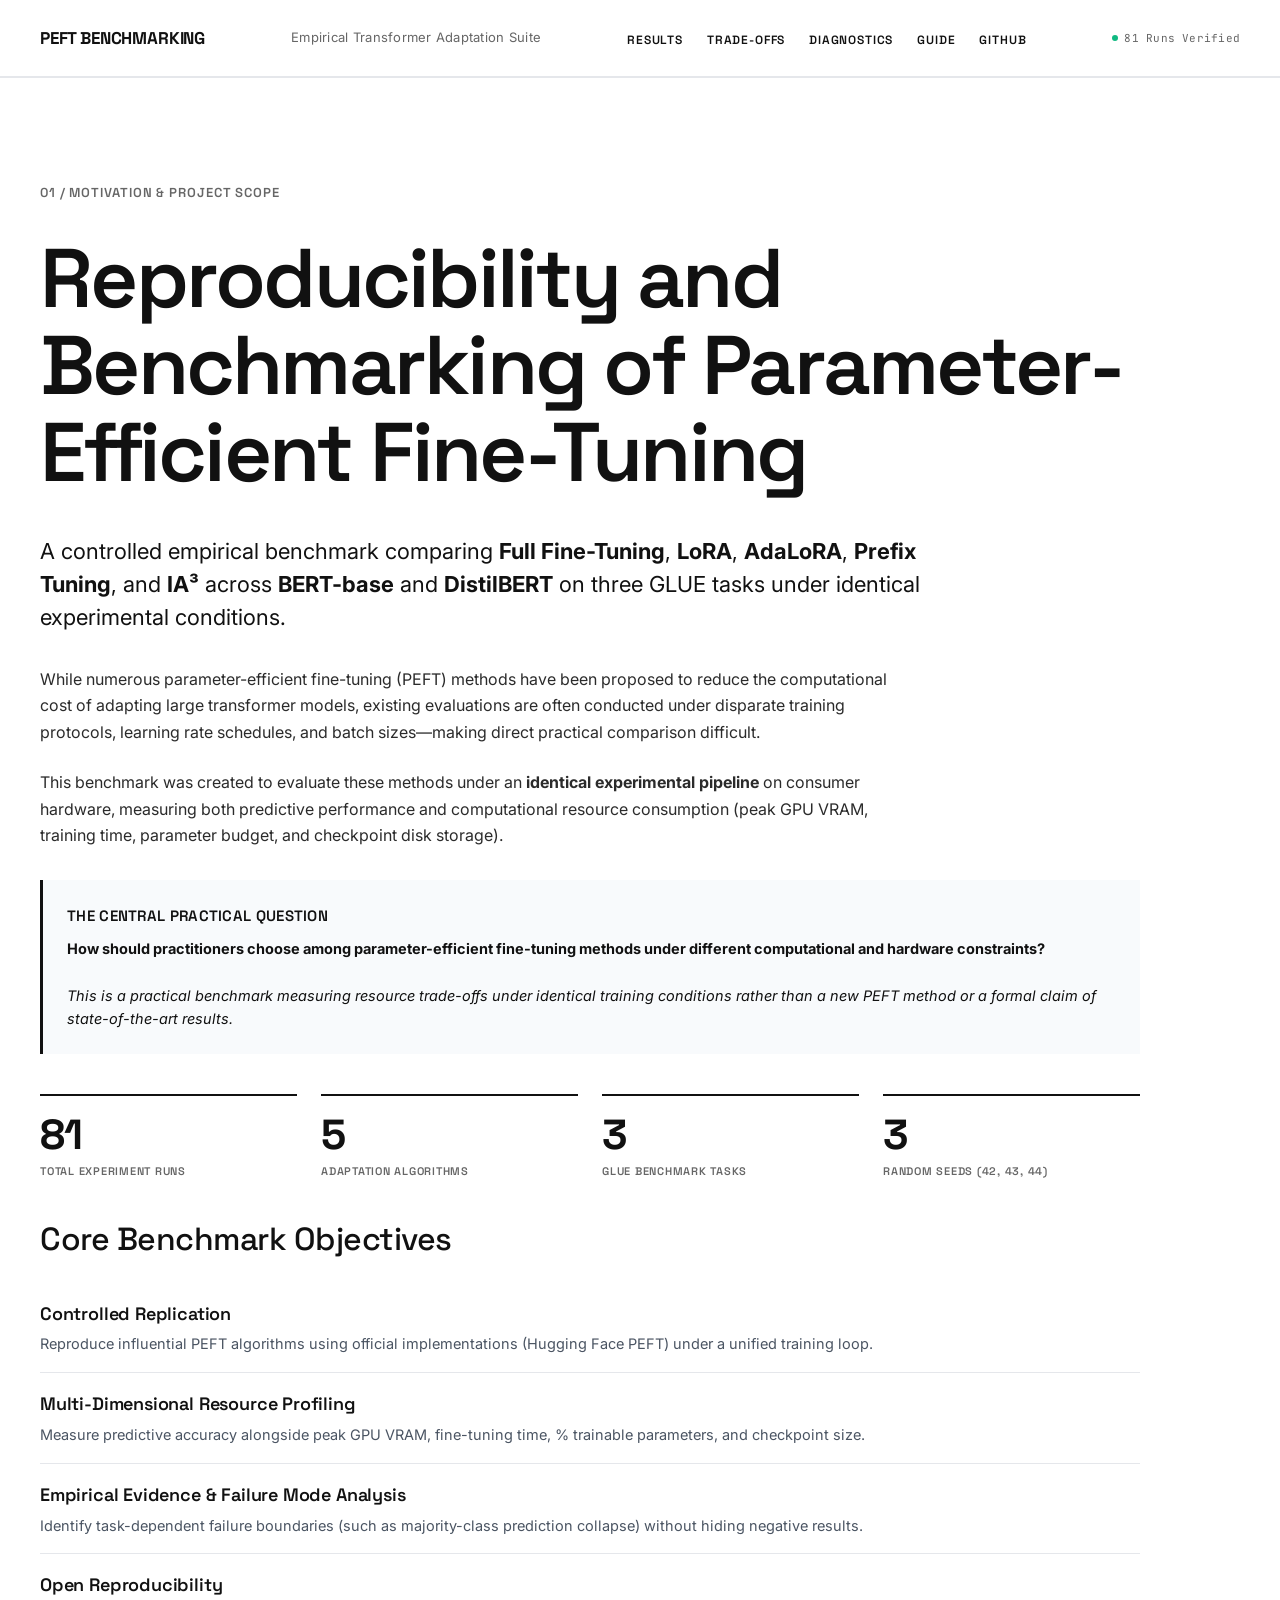
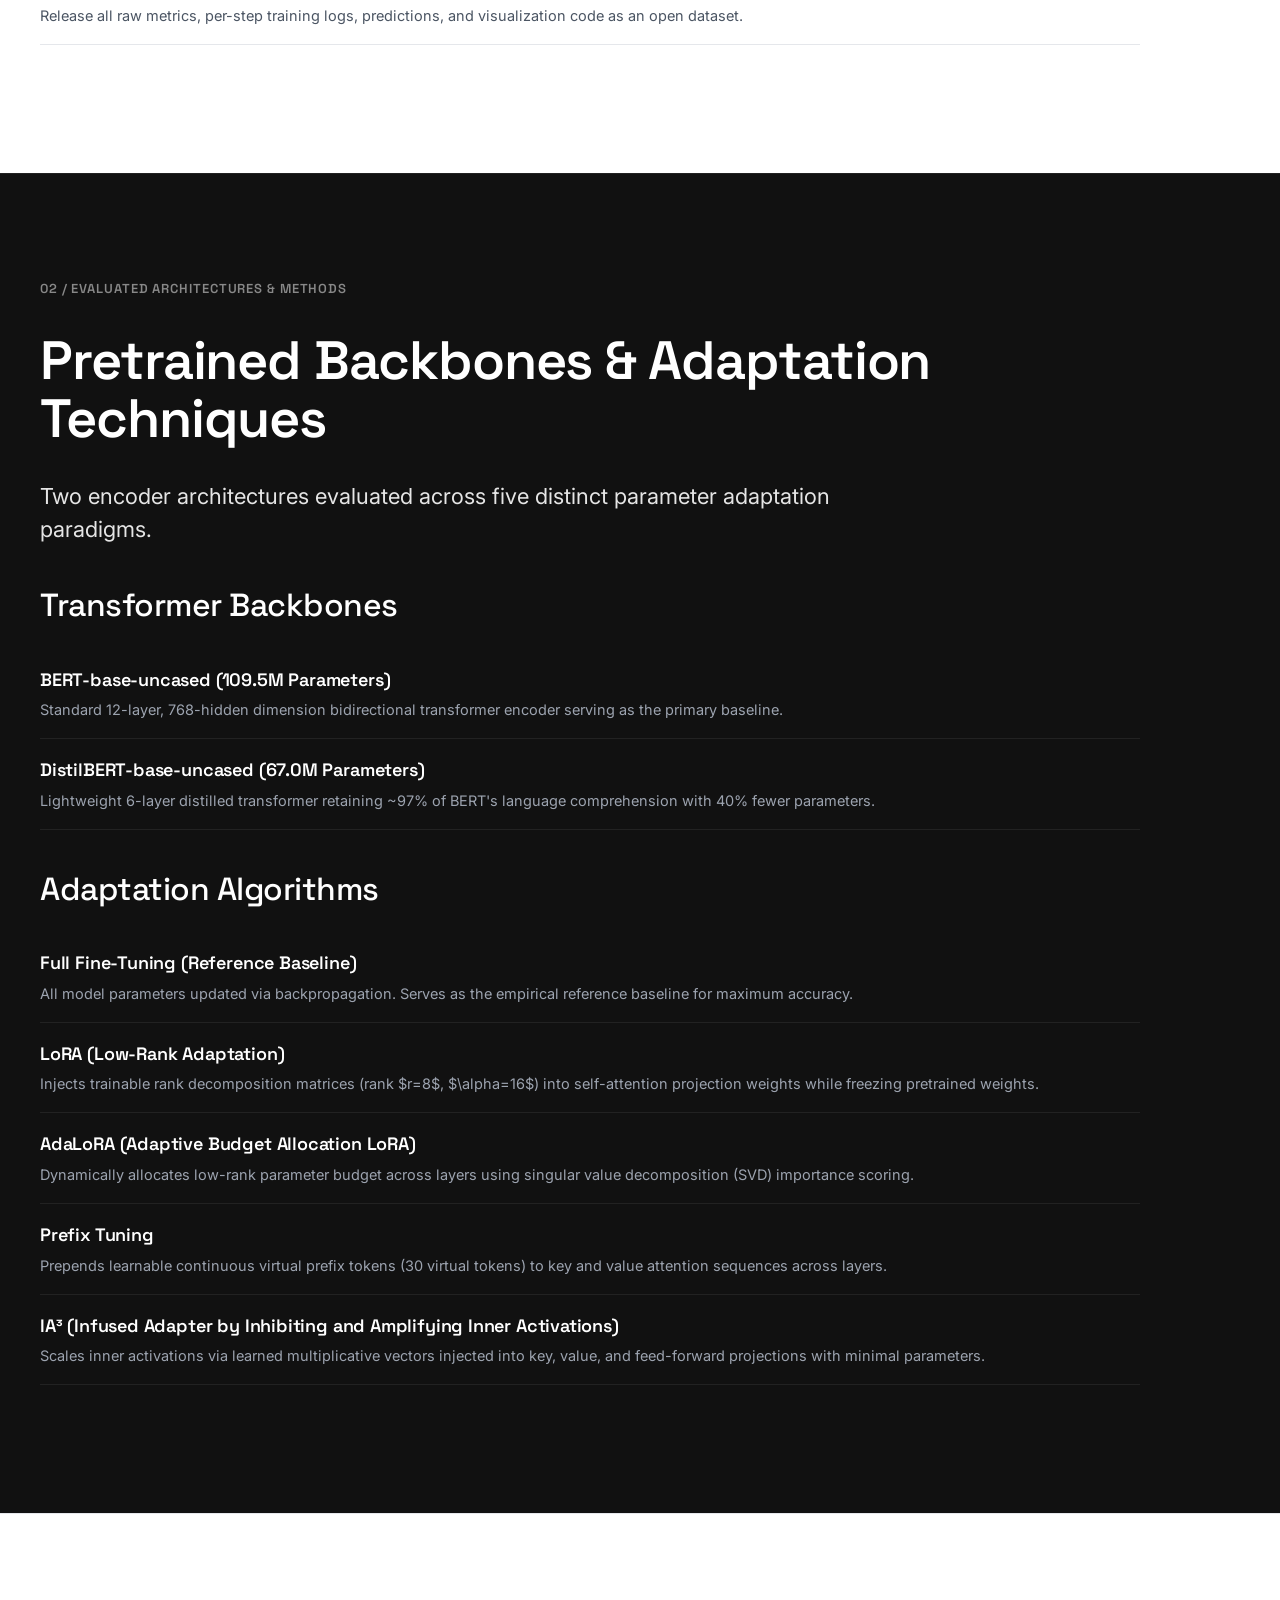
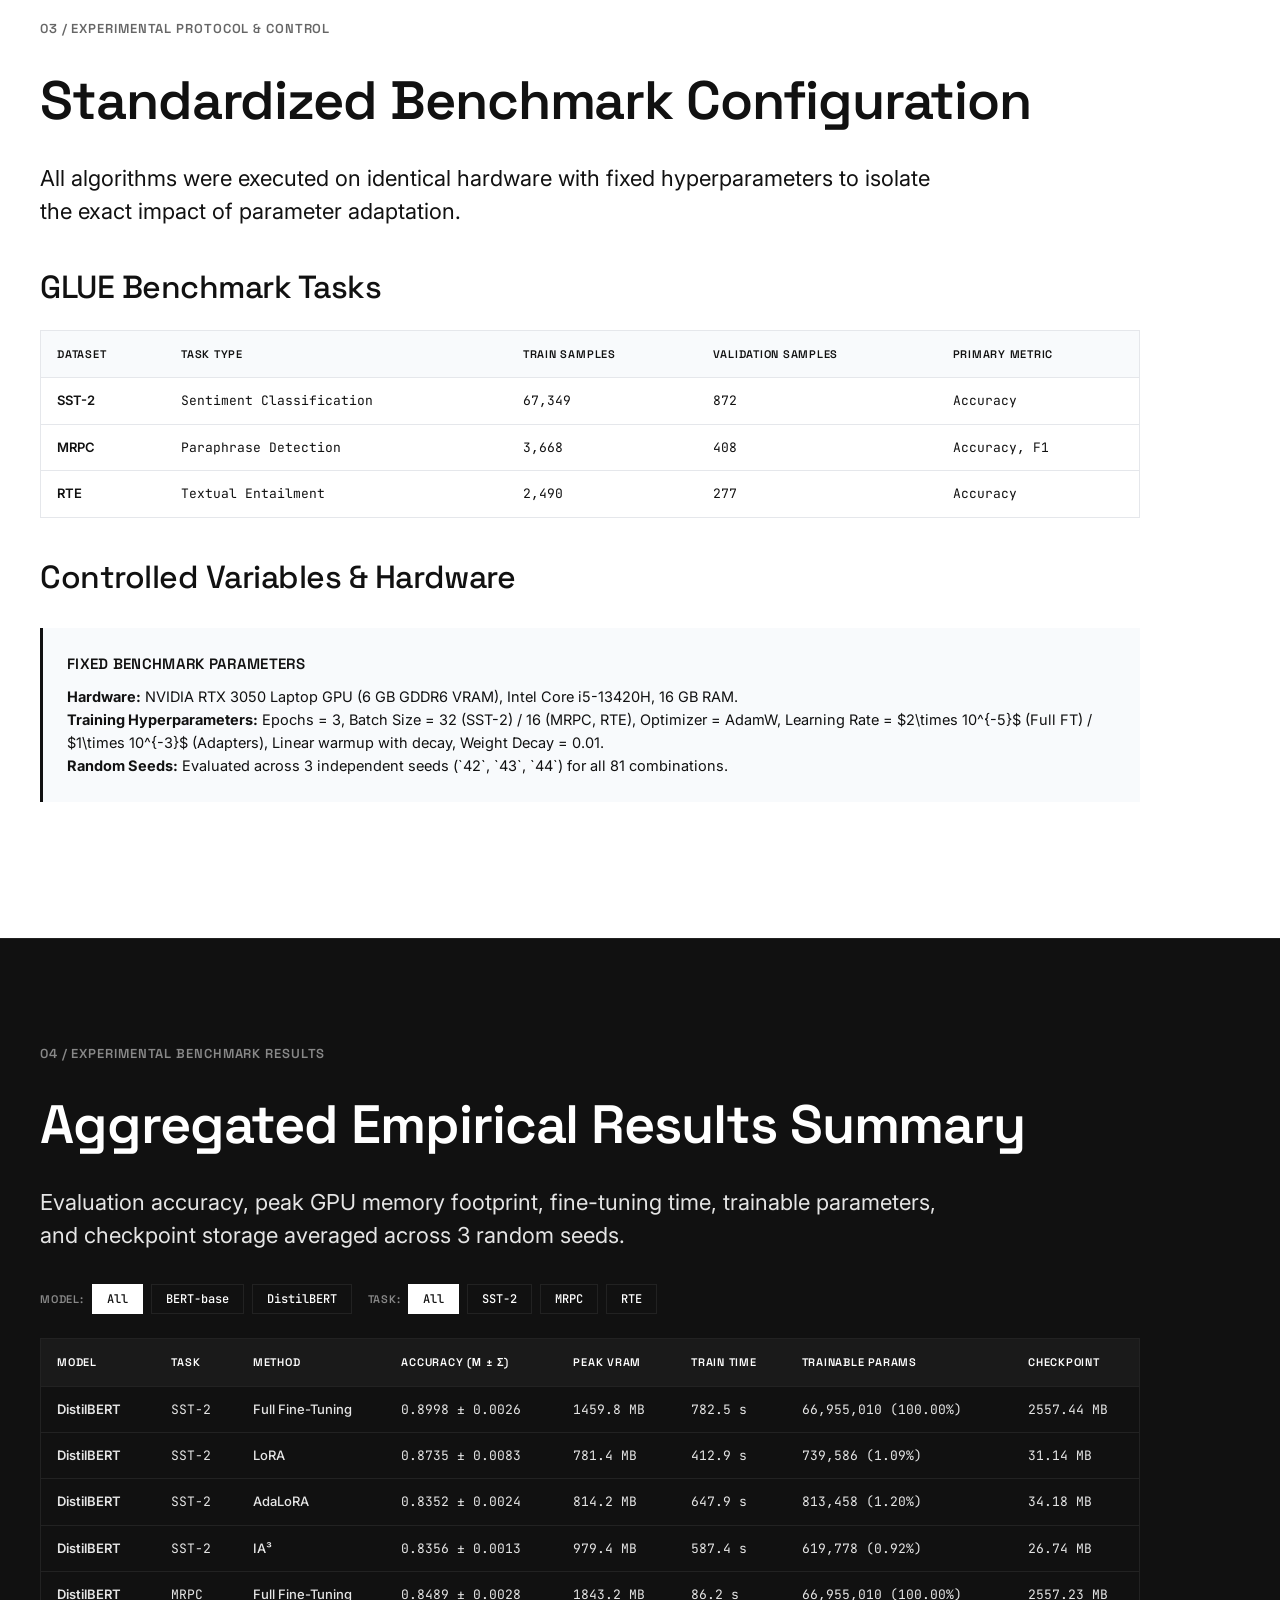
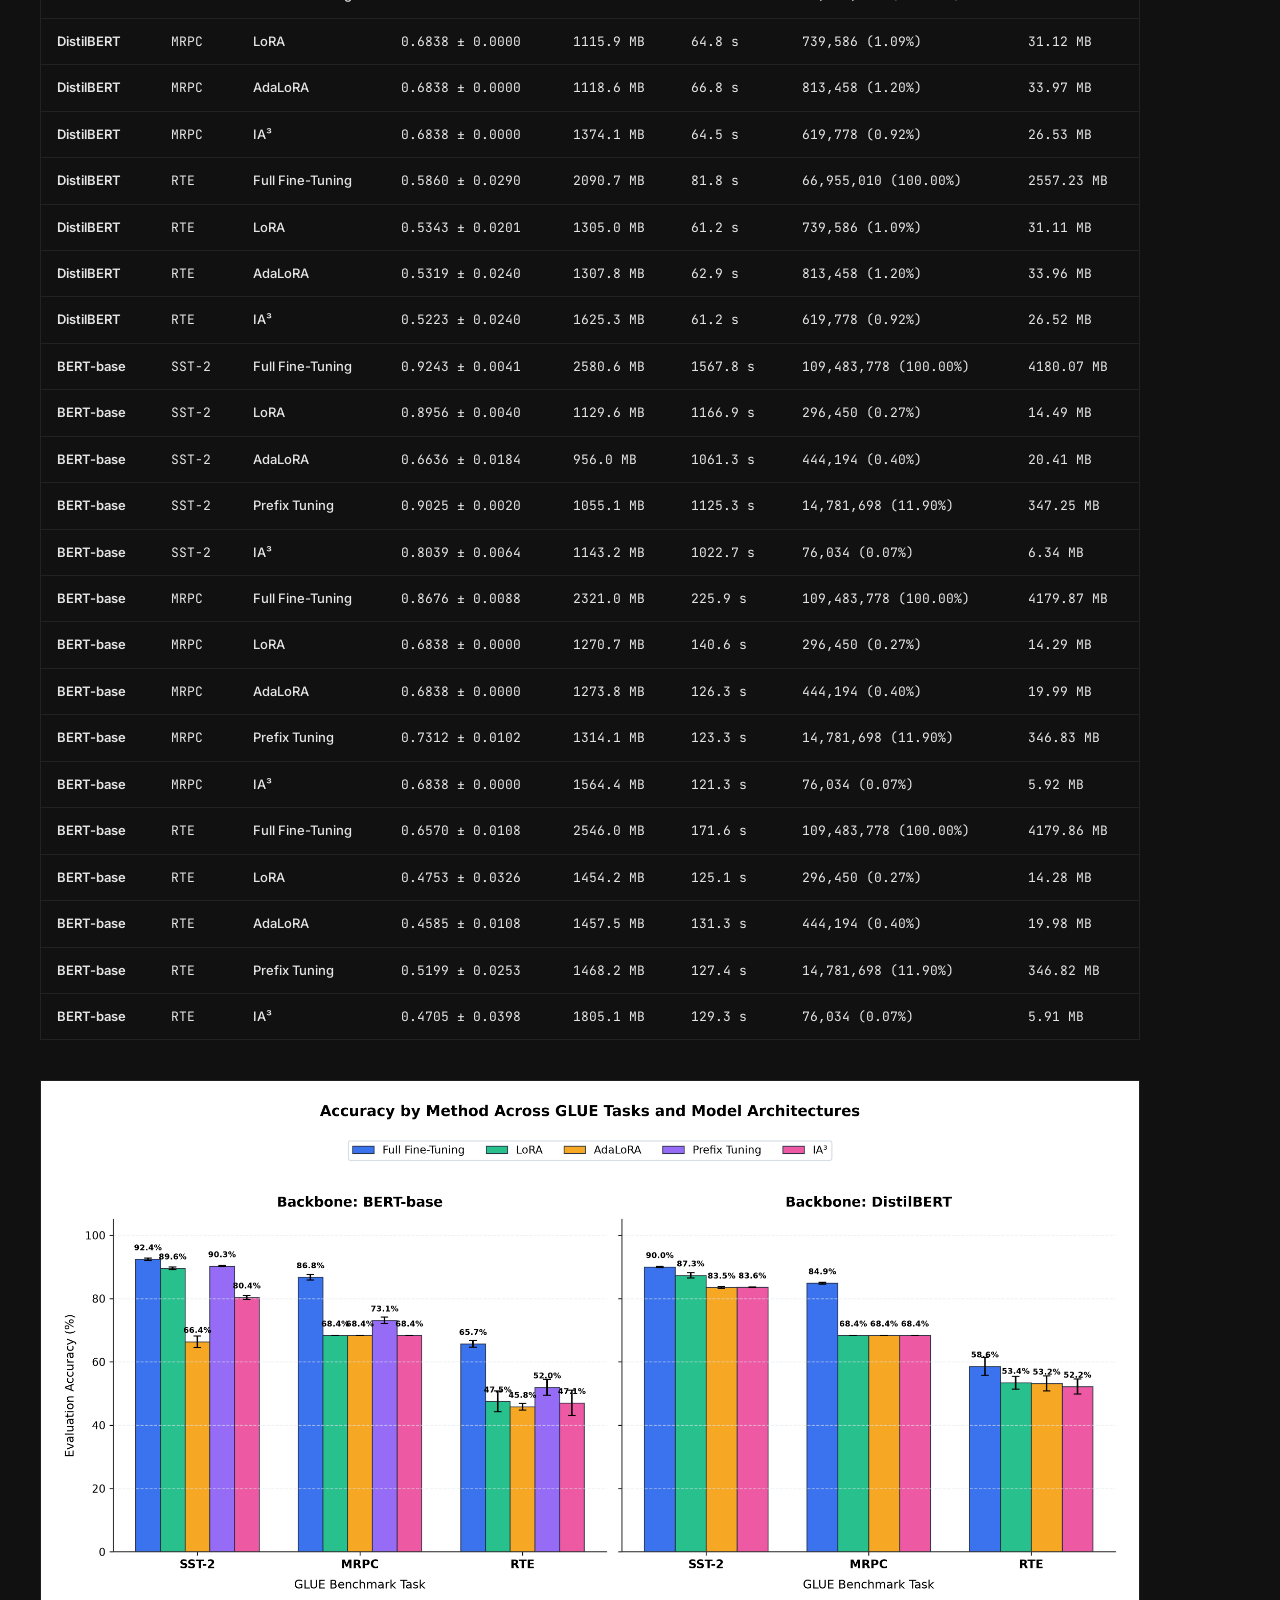
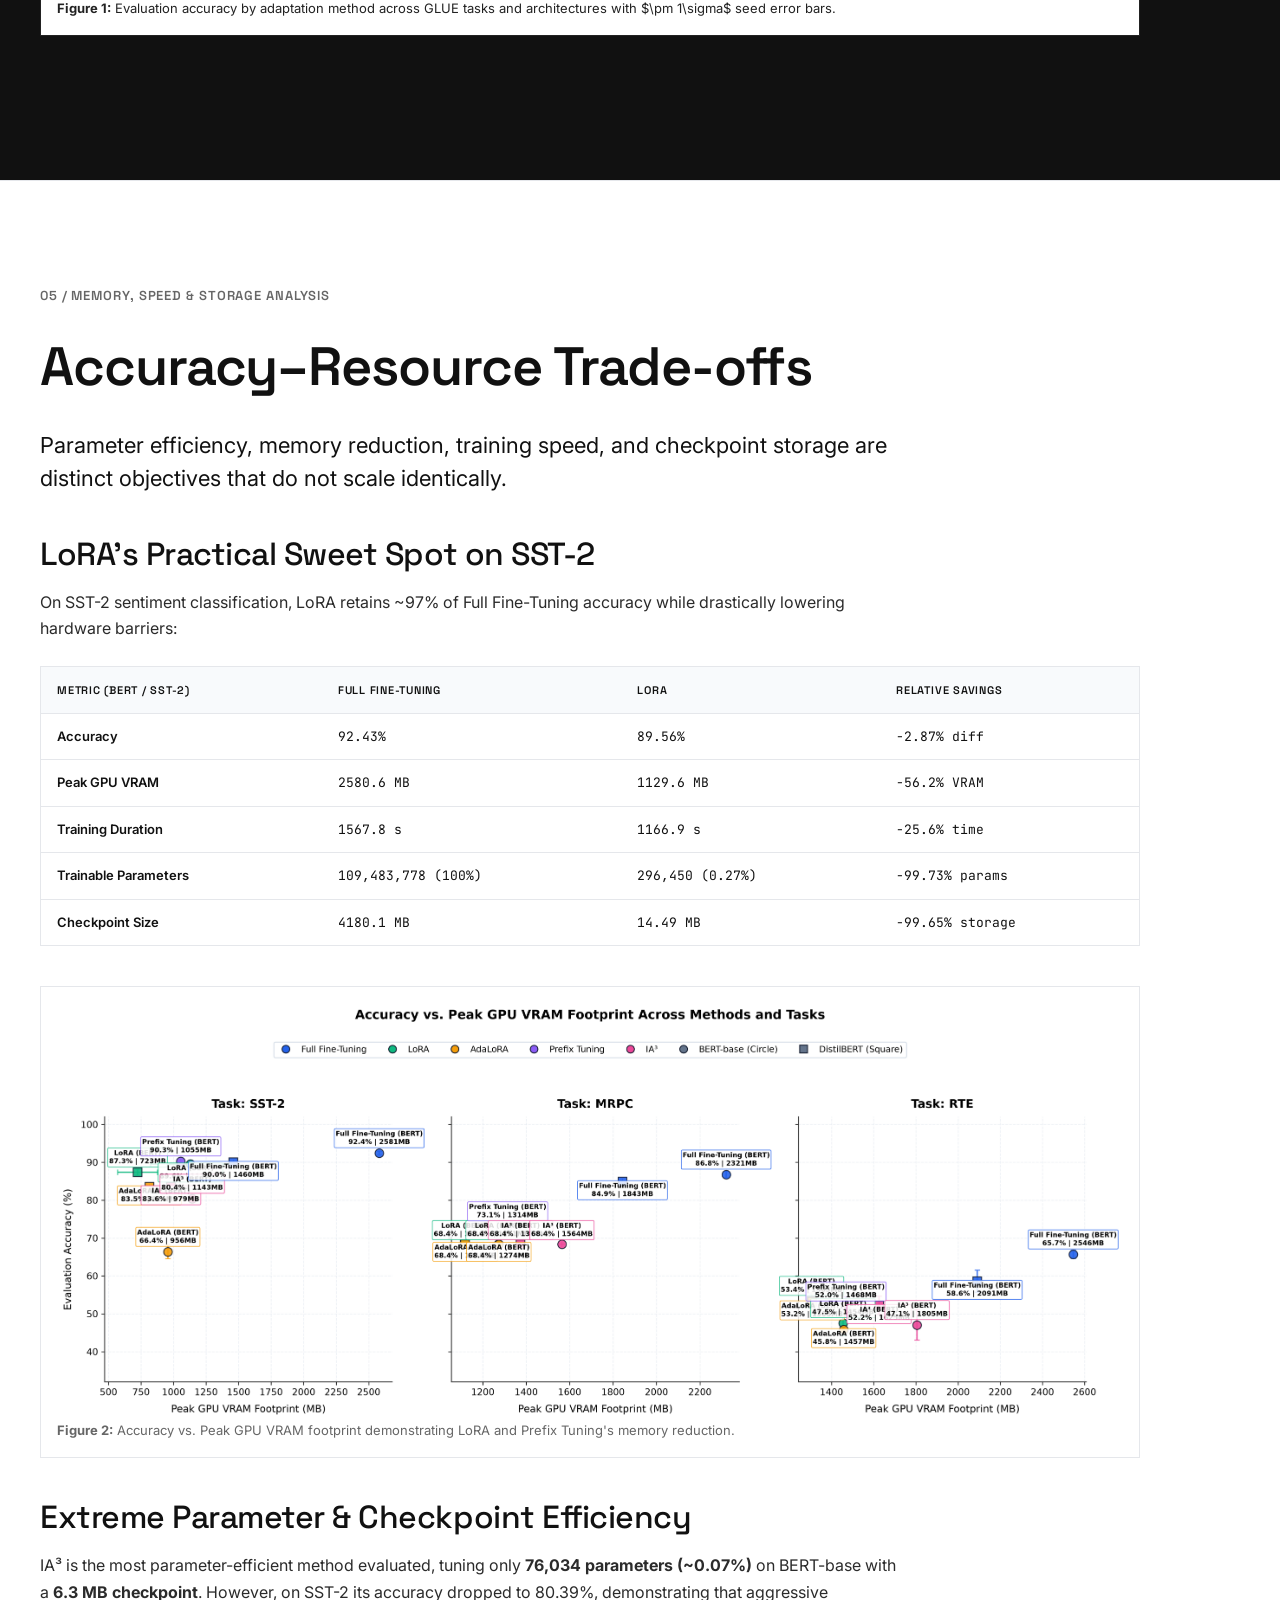
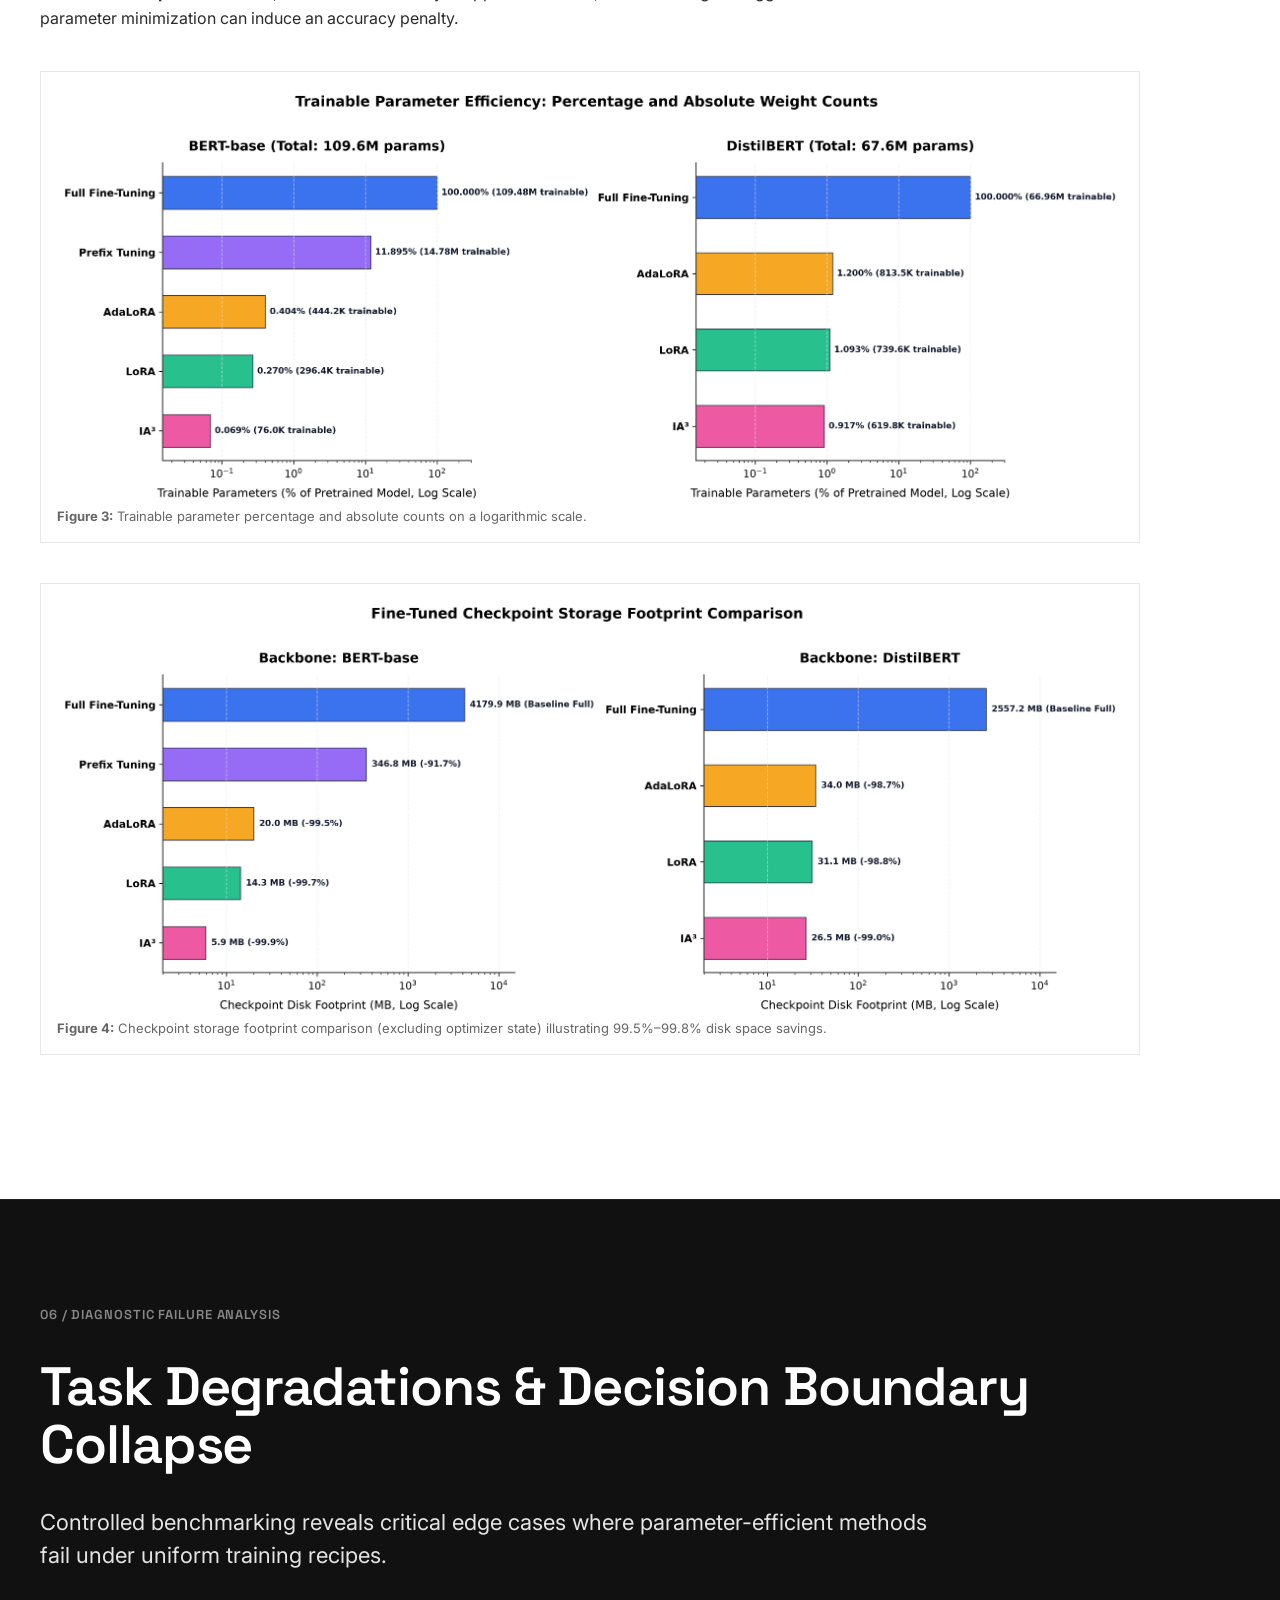
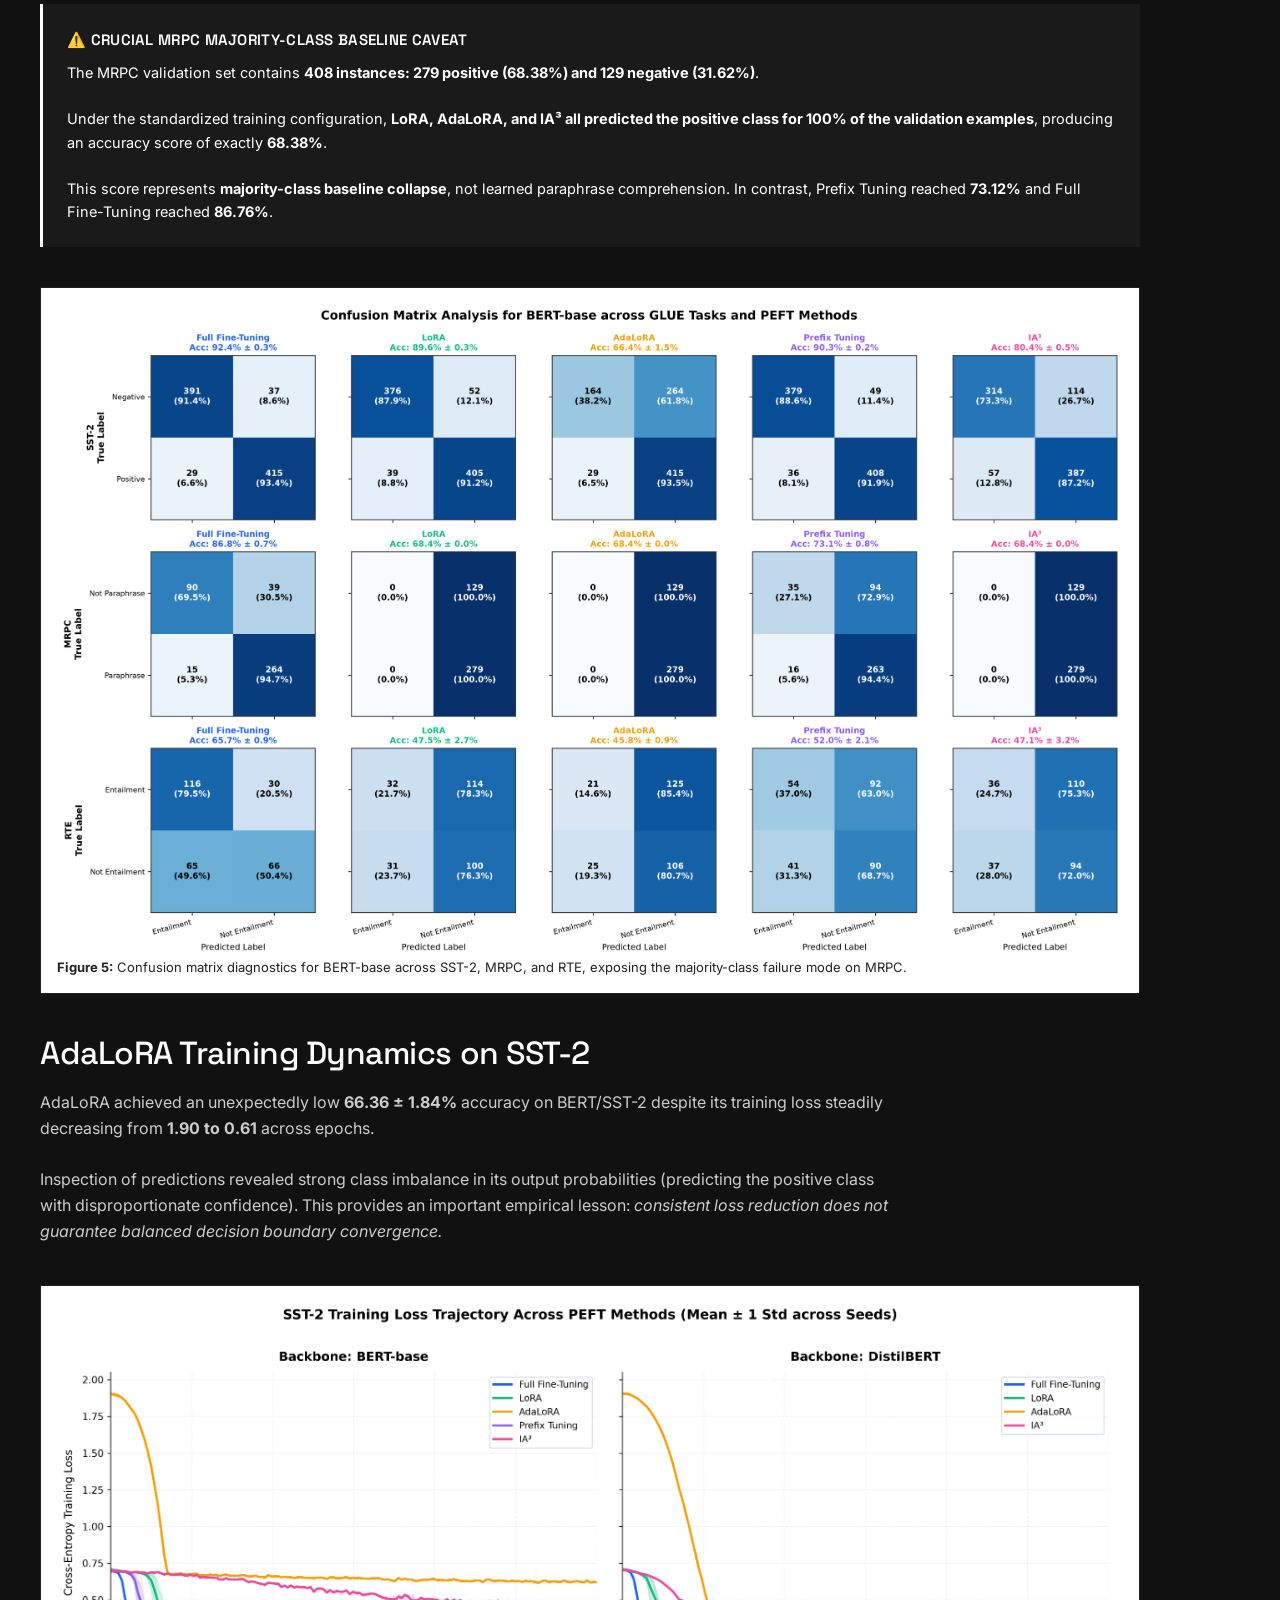
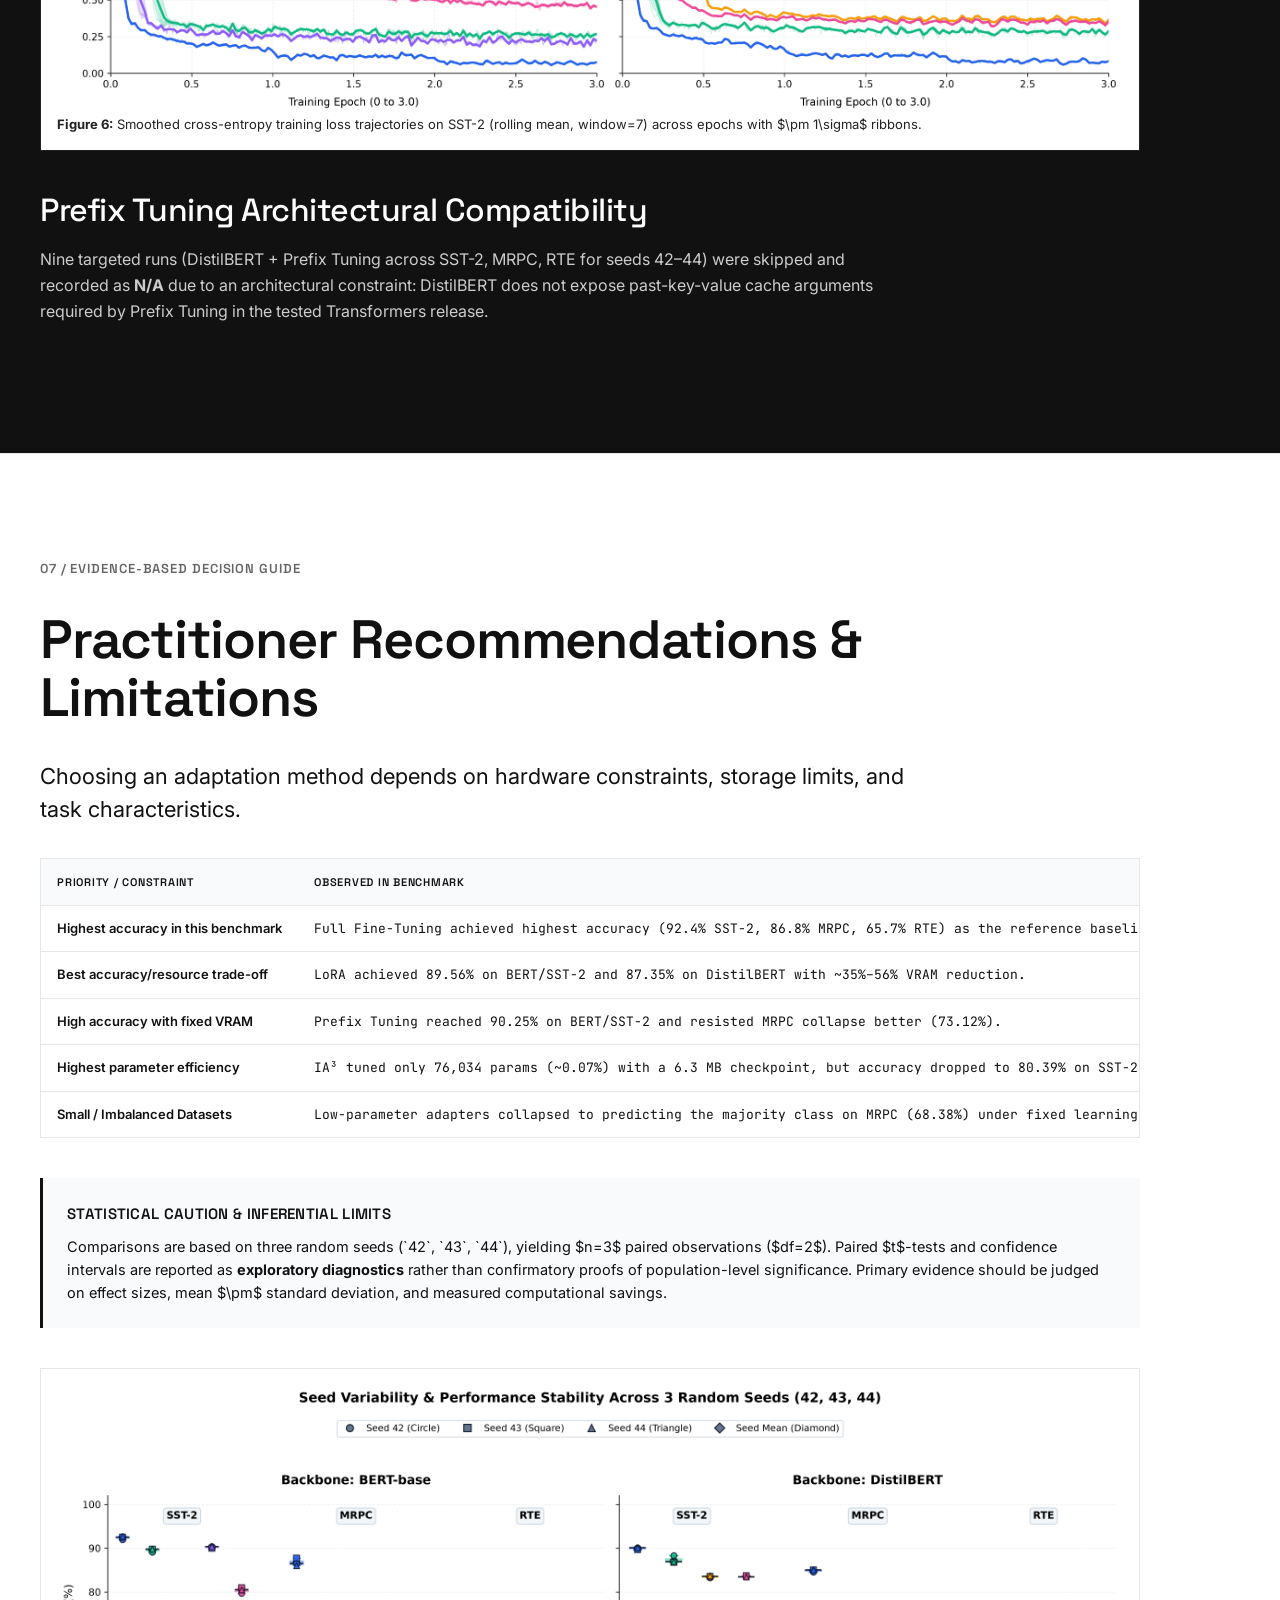
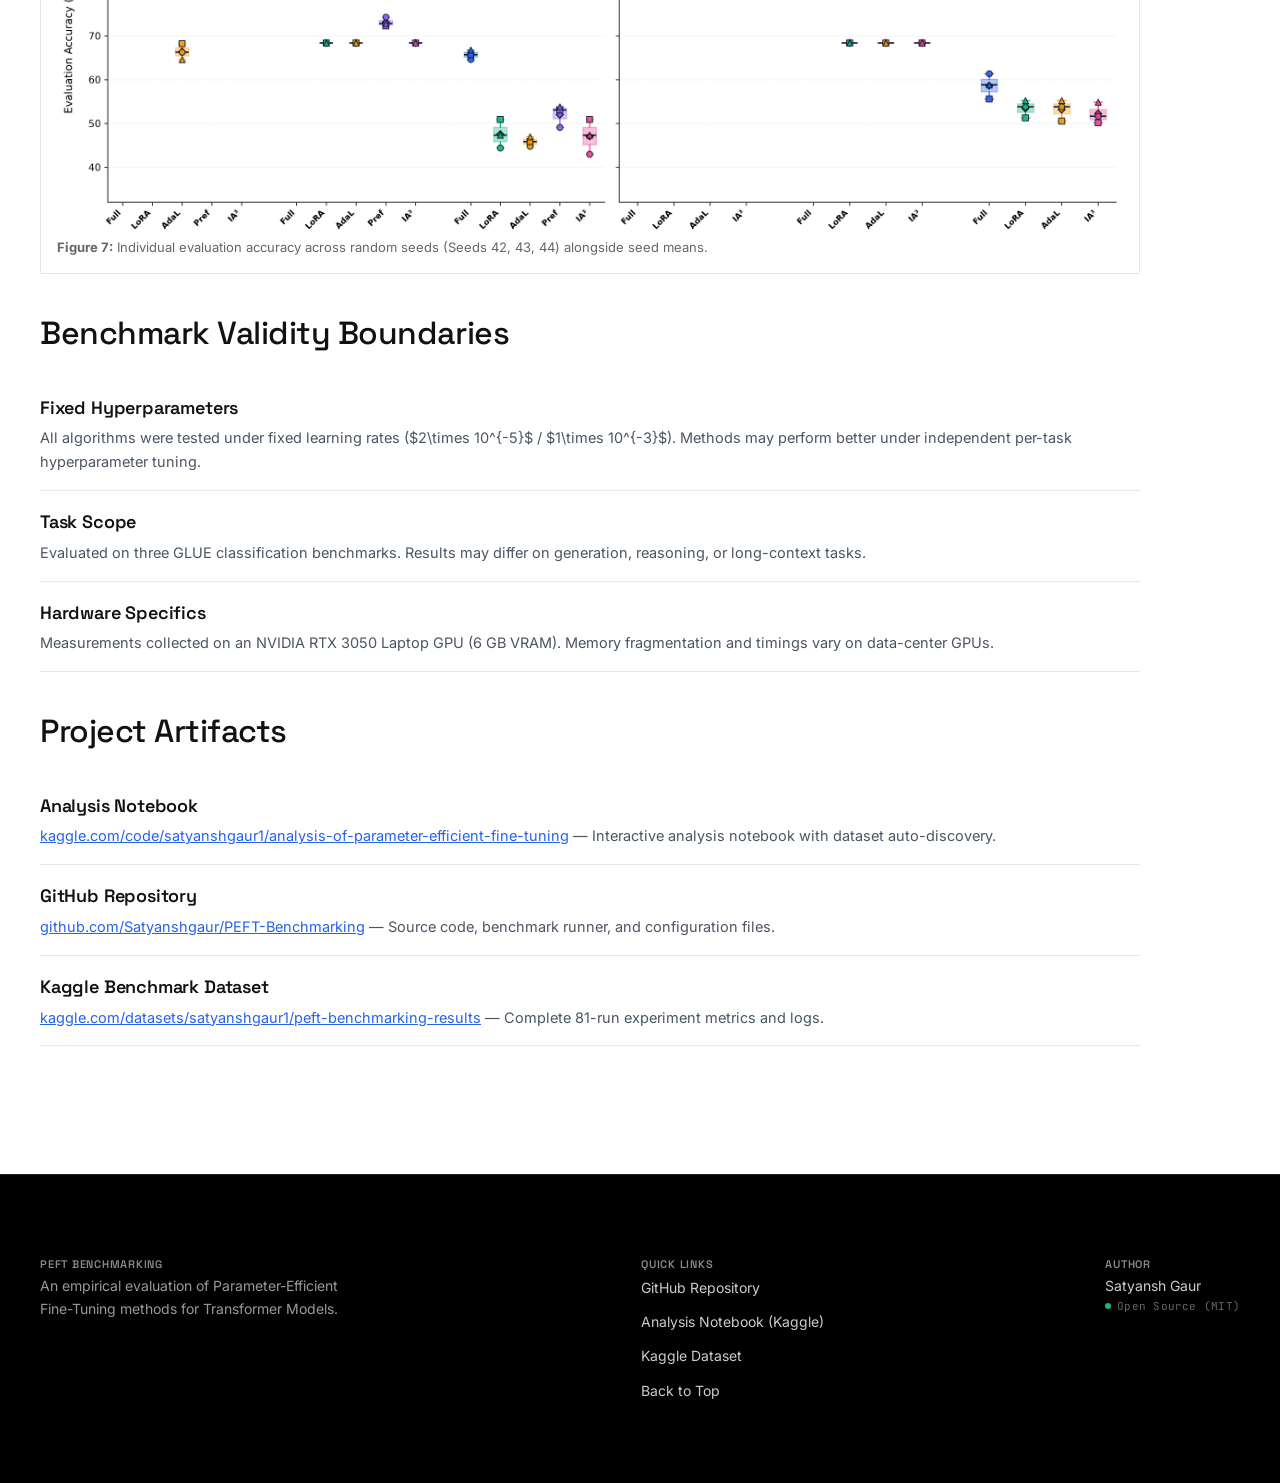
==== commit 8964f97e: "docs: remove open science section, update project artifacts with Kaggle analysis notebook and GitHub" ====
--- a/website/index.html
+++ b/website/index.html
@@ -772,70 +772,19 @@
             <span class="arch-title">Hardware Specifics</span>
             <span class="arch-desc">Measurements collected on an NVIDIA RTX 3050 Laptop GPU (6 GB VRAM). Memory fragmentation and timings vary on data-center GPUs.</span>
           </li>
-        </ul>
-      </div>
-    </div>
-  </section>
-
-  <!-- =========================================================================
-       SECTION 08: REPRODUCIBILITY & ARTIFACTS (Carbon Dark)
-       ========================================================================= -->
-  <section id="reproducibility" class="surface-dark" data-surface="dark">
-    <div class="section-wrapper">
-      <div class="content-column">
-        <span class="section-label">08 / Open Science & Reproducibility</span>
-        <h2 class="section-heading">Pipeline Replication & Artifacts</h2>
-        <p class="lead-text">
-          Every experiment run is archived with full configurations, loss logs, predictions, and diagnostic metrics.
-        </p>
-
-        <h3 class="sub-heading">Experiment Directory Structure</h3>
-        <pre class="code-block"><code>results/
-├── manifest.json
-├── pareto.json
-├── statistical_tests.json
-└── &lt;model&gt;/
-    └── &lt;dataset&gt;/
-        └── &lt;method&gt;/
-            └── seed&lt;seed&gt;/
-                ├── config/
-                │   ├── global.yaml
-                │   └── method.yaml
-                ├── run.json
-                ├── metrics.json
-                ├── predictions.csv
-                ├── misclassified.csv
-                └── train_log.csv</code></pre>
-
-        <h3 class="sub-heading">Replication Commands</h3>
-        <pre class="code-block"><code># Clone repository
-git clone https://github.com/Satyanshgaur/PEFT-Benchmarking.git
-cd PEFT-Benchmarking
-
-# Install dependencies
-python -m venv venv
-source venv/bin/activate
-pip install -r requirements.txt
-
-# Run single experiment
-python -m src.cli.main --model bert-base-uncased --dataset sst2 --method lora --seed 42
-
-# Generate plots
-python scripts/generate_plots.py</code></pre>
-
         <h3 class="sub-heading">Project Artifacts</h3>
         <ul class="architectural-list">
           <li class="architectural-item">
             <span class="arch-title">Analysis Notebook</span>
-            <span class="arch-desc"><code>notebooks/analysis.ipynb</code> — Self-contained Jupyter notebook supporting Kaggle dataset loading and visualization.</span>
+            <span class="arch-desc"><a href="https://www.kaggle.com/code/satyanshgaur1/analysis-of-parameter-efficient-fine-tuning" target="_blank" rel="noopener" style="color: #2563eb; text-decoration: underline;">kaggle.com/code/satyanshgaur1/analysis-of-parameter-efficient-fine-tuning</a> — Interactive analysis notebook with dataset auto-discovery.</span>
+          </li>
+          <li class="architectural-item">
+            <span class="arch-title">GitHub Repository</span>
+            <span class="arch-desc"><a href="https://github.com/Satyanshgaur/PEFT-Benchmarking" target="_blank" rel="noopener" style="color: #2563eb; text-decoration: underline;">github.com/Satyanshgaur/PEFT-Benchmarking</a> — Source code, benchmark runner, and configuration files.</span>
           </li>
           <li class="architectural-item">
             <span class="arch-title">Kaggle Benchmark Dataset</span>
-            <span class="arch-desc"><a href="https://www.kaggle.com/datasets/satyanshgaur1/peft-benchmarking-results" target="_blank" rel="noopener" style="color: #60a5fa; text-decoration: underline;">kaggle/input/datasets/satyanshgaur1/peft-benchmarking-results</a> — Complete 81-run dataset with plots and metrics.</span>
-          </li>
-          <li class="architectural-item">
-            <span class="arch-title">Visualization Suite</span>
-            <span class="arch-desc"><code>plots/</code> — 12 publication-quality high-resolution figures generated by <code>scripts/generate_plots.py</code>.</span>
+            <span class="arch-desc"><a href="https://www.kaggle.com/datasets/satyanshgaur1/peft-benchmarking-results" target="_blank" rel="noopener" style="color: #2563eb; text-decoration: underline;">kaggle.com/datasets/satyanshgaur1/peft-benchmarking-results</a> — Complete 81-run experiment metrics and logs.</span>
           </li>
         </ul>
       </div>
@@ -855,6 +804,7 @@
         <span class="footer-title">Quick Links</span>
         <ul class="footer-links">
           <li><a href="https://github.com/Satyanshgaur/PEFT-Benchmarking" target="_blank" rel="noopener" class="footer-link">GitHub Repository</a></li>
+          <li><a href="https://www.kaggle.com/code/satyanshgaur1/analysis-of-parameter-efficient-fine-tuning" target="_blank" rel="noopener" class="footer-link">Analysis Notebook (Kaggle)</a></li>
           <li><a href="https://www.kaggle.com/datasets/satyanshgaur1/peft-benchmarking-results" target="_blank" rel="noopener" class="footer-link">Kaggle Dataset</a></li>
           <li><a href="#overview" class="footer-link">Back to Top</a></li>
         </ul>
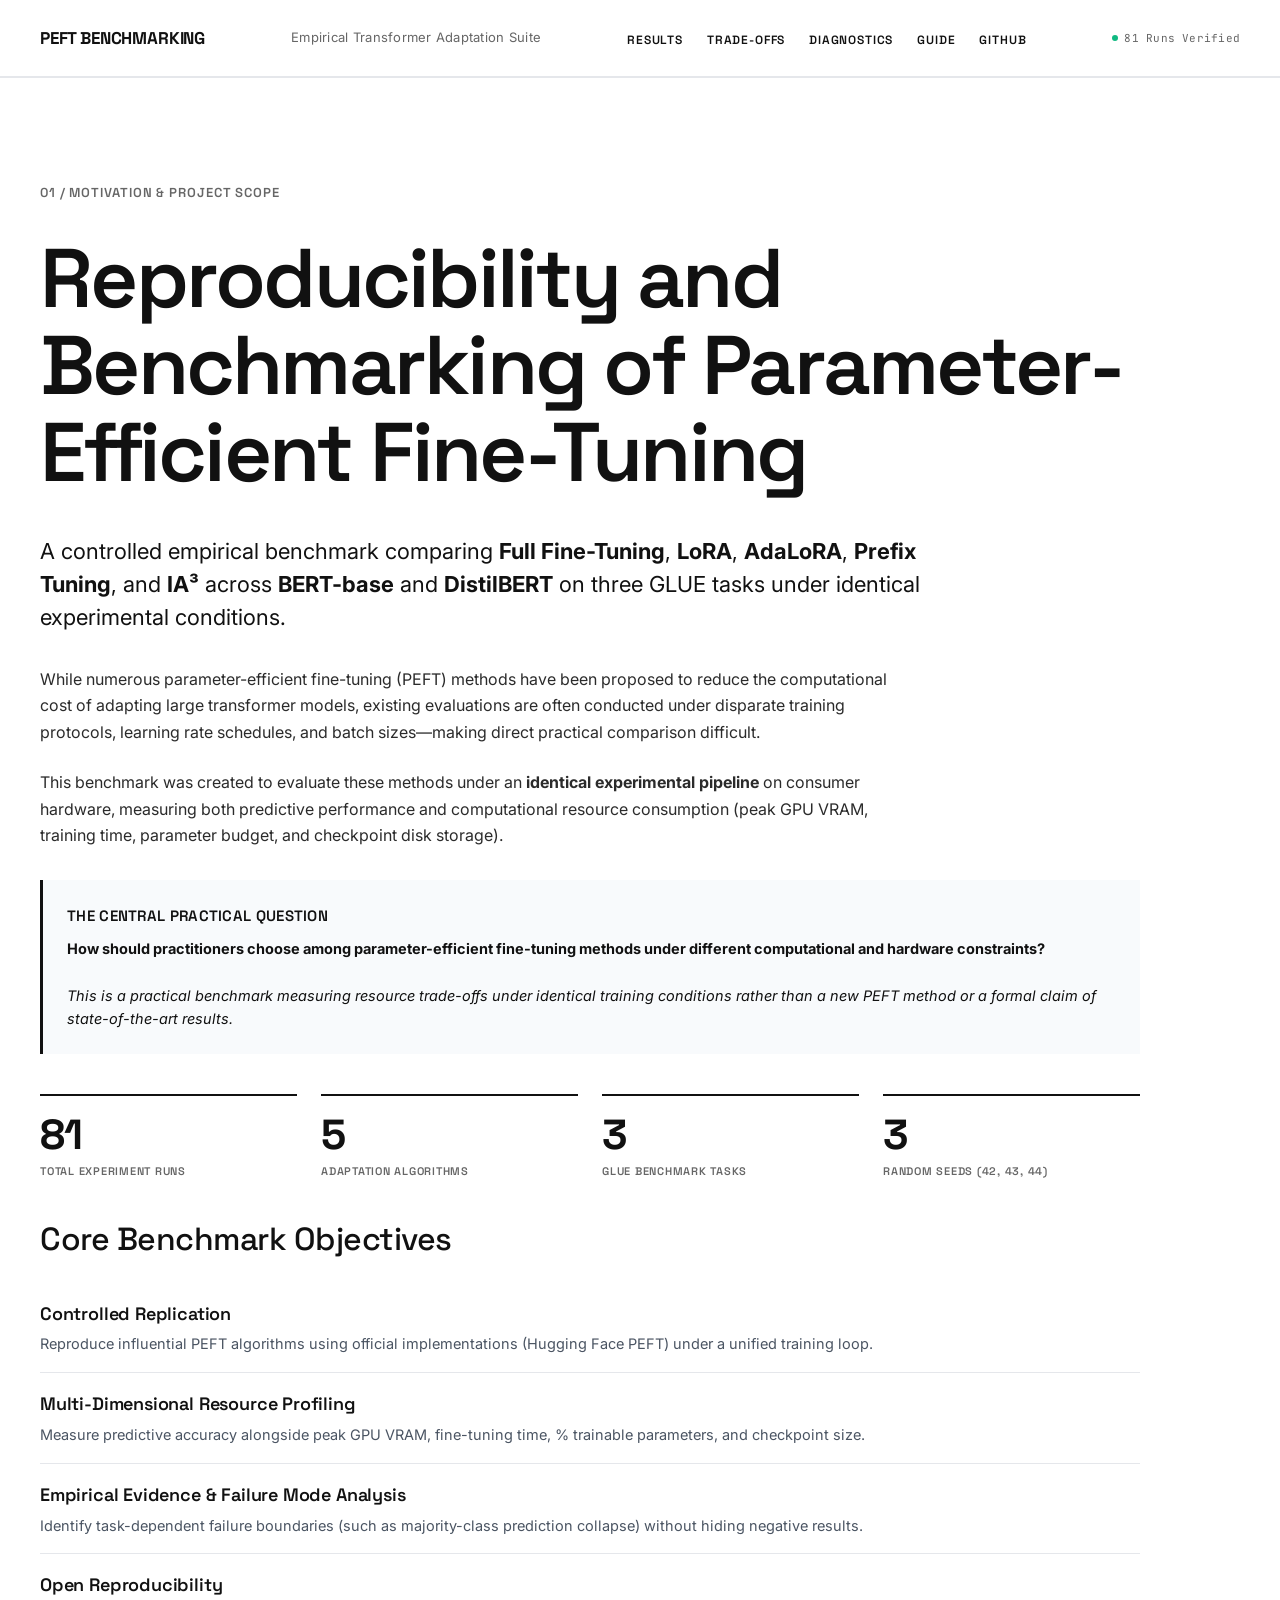
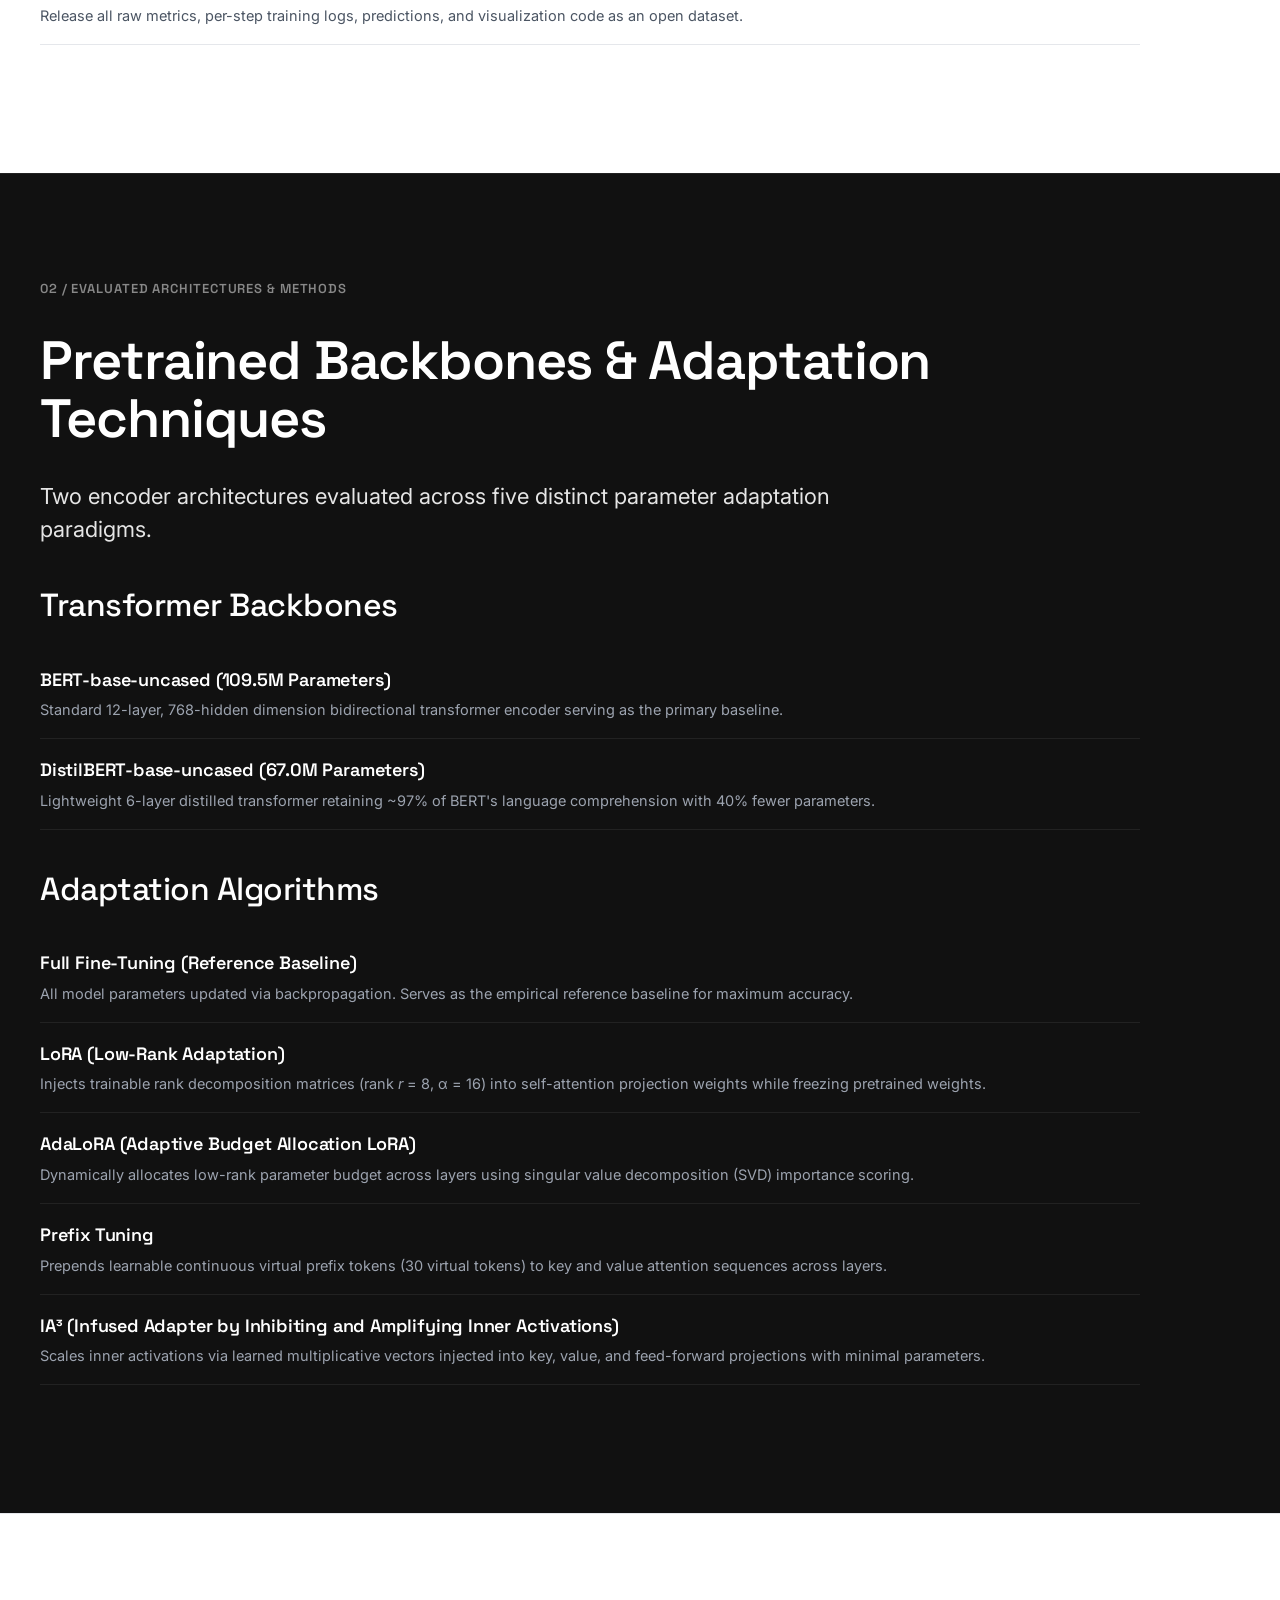
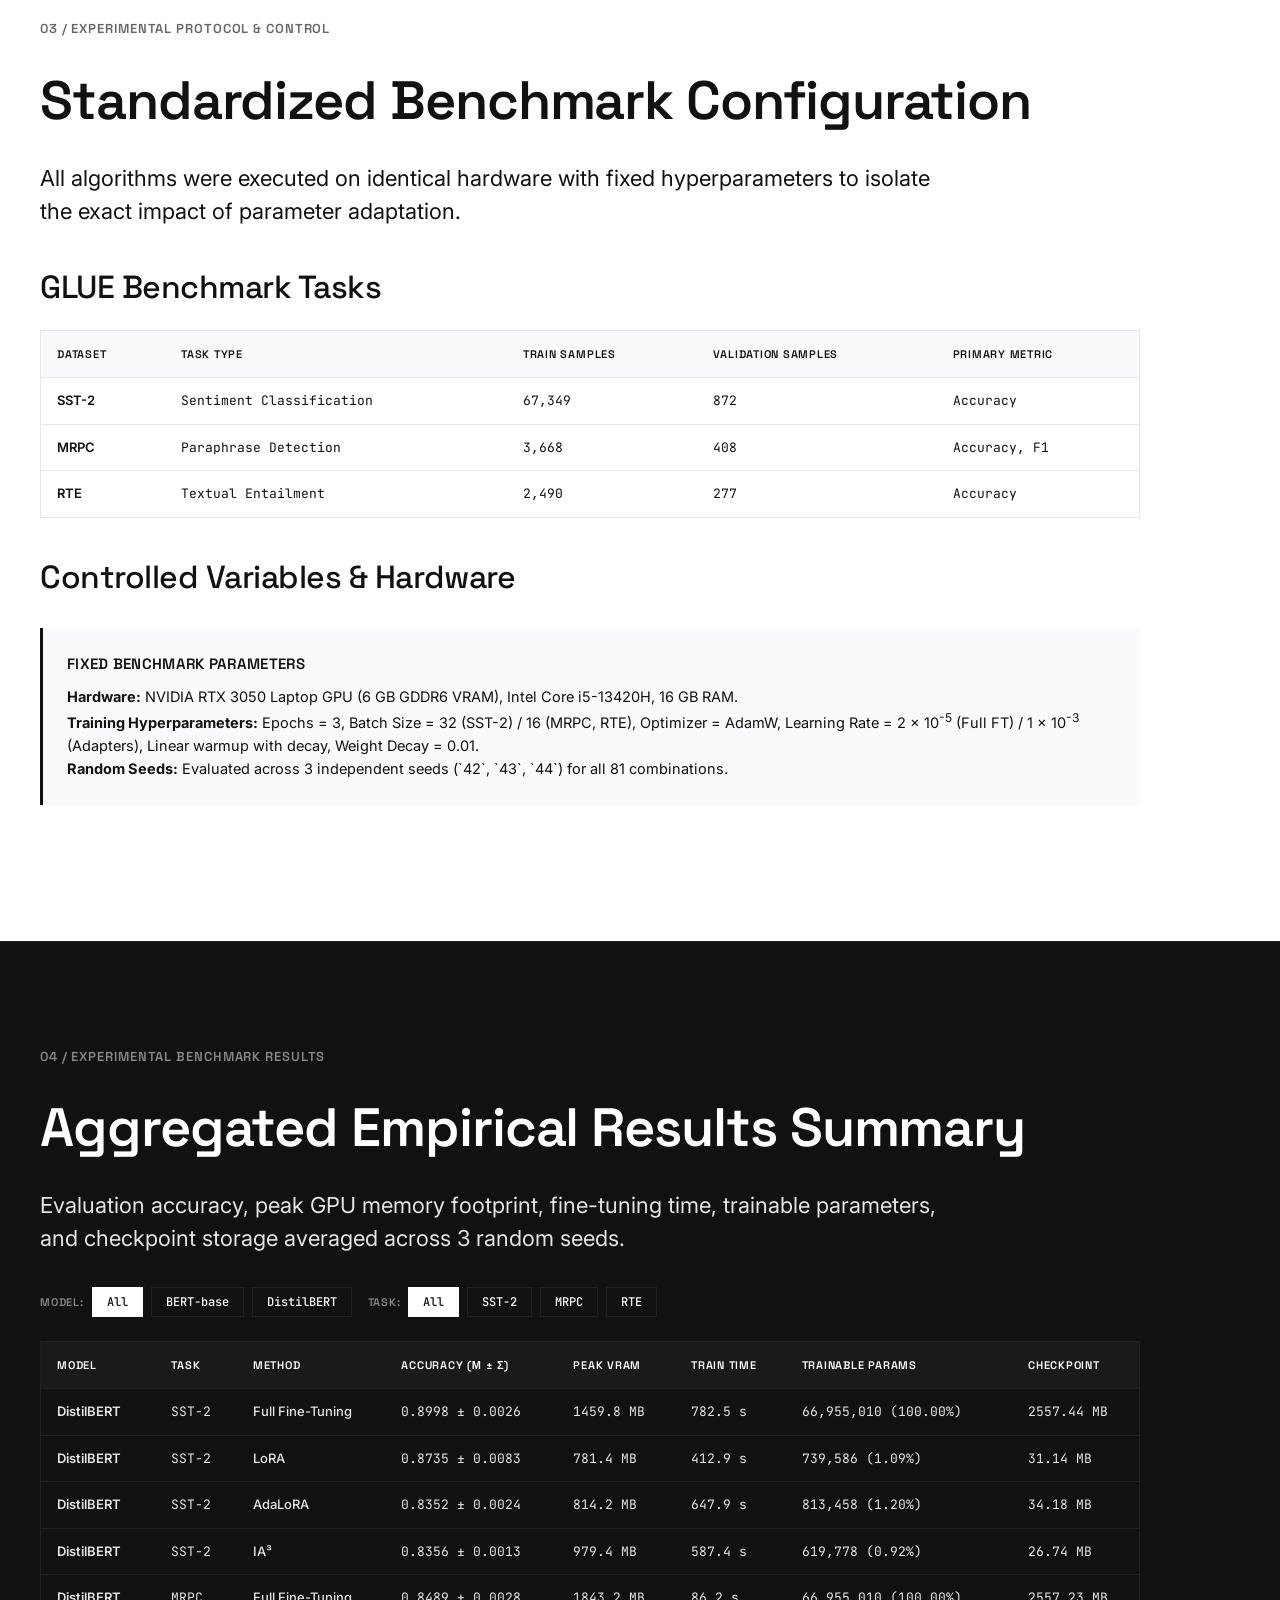
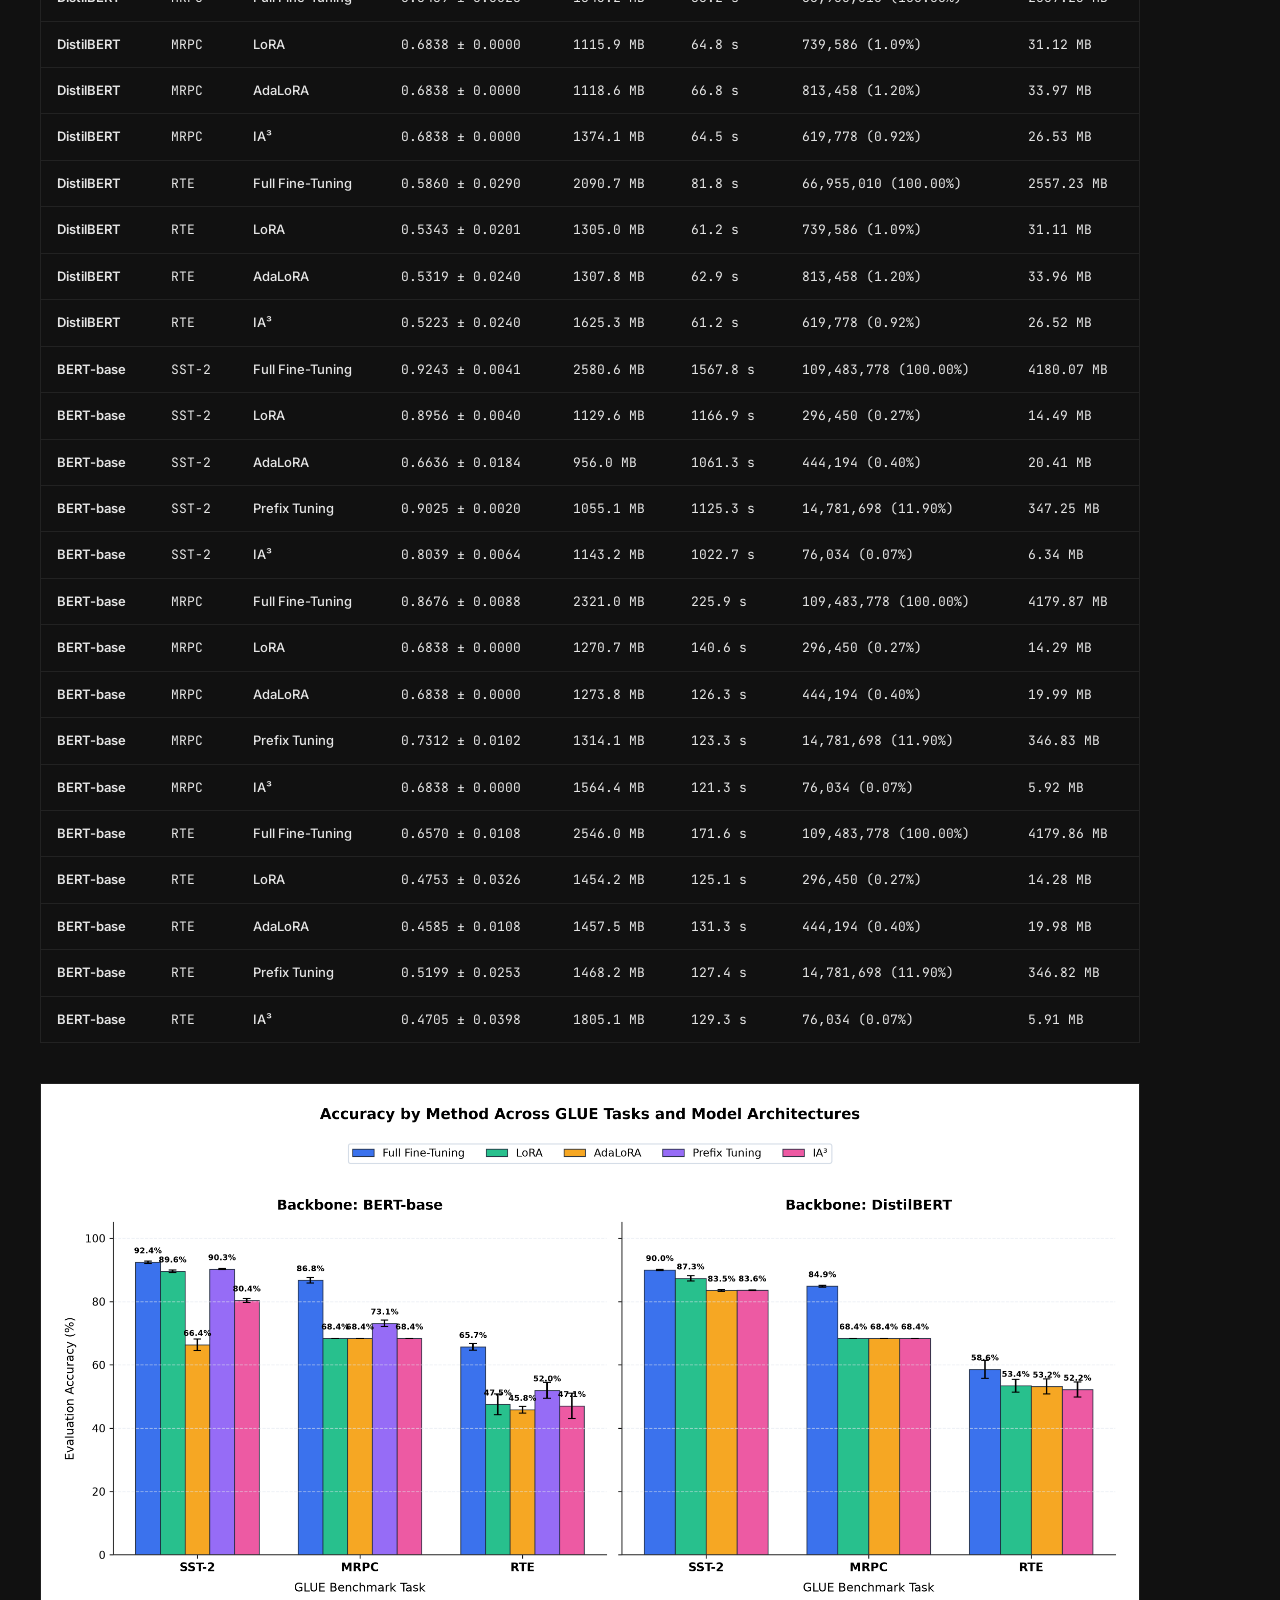
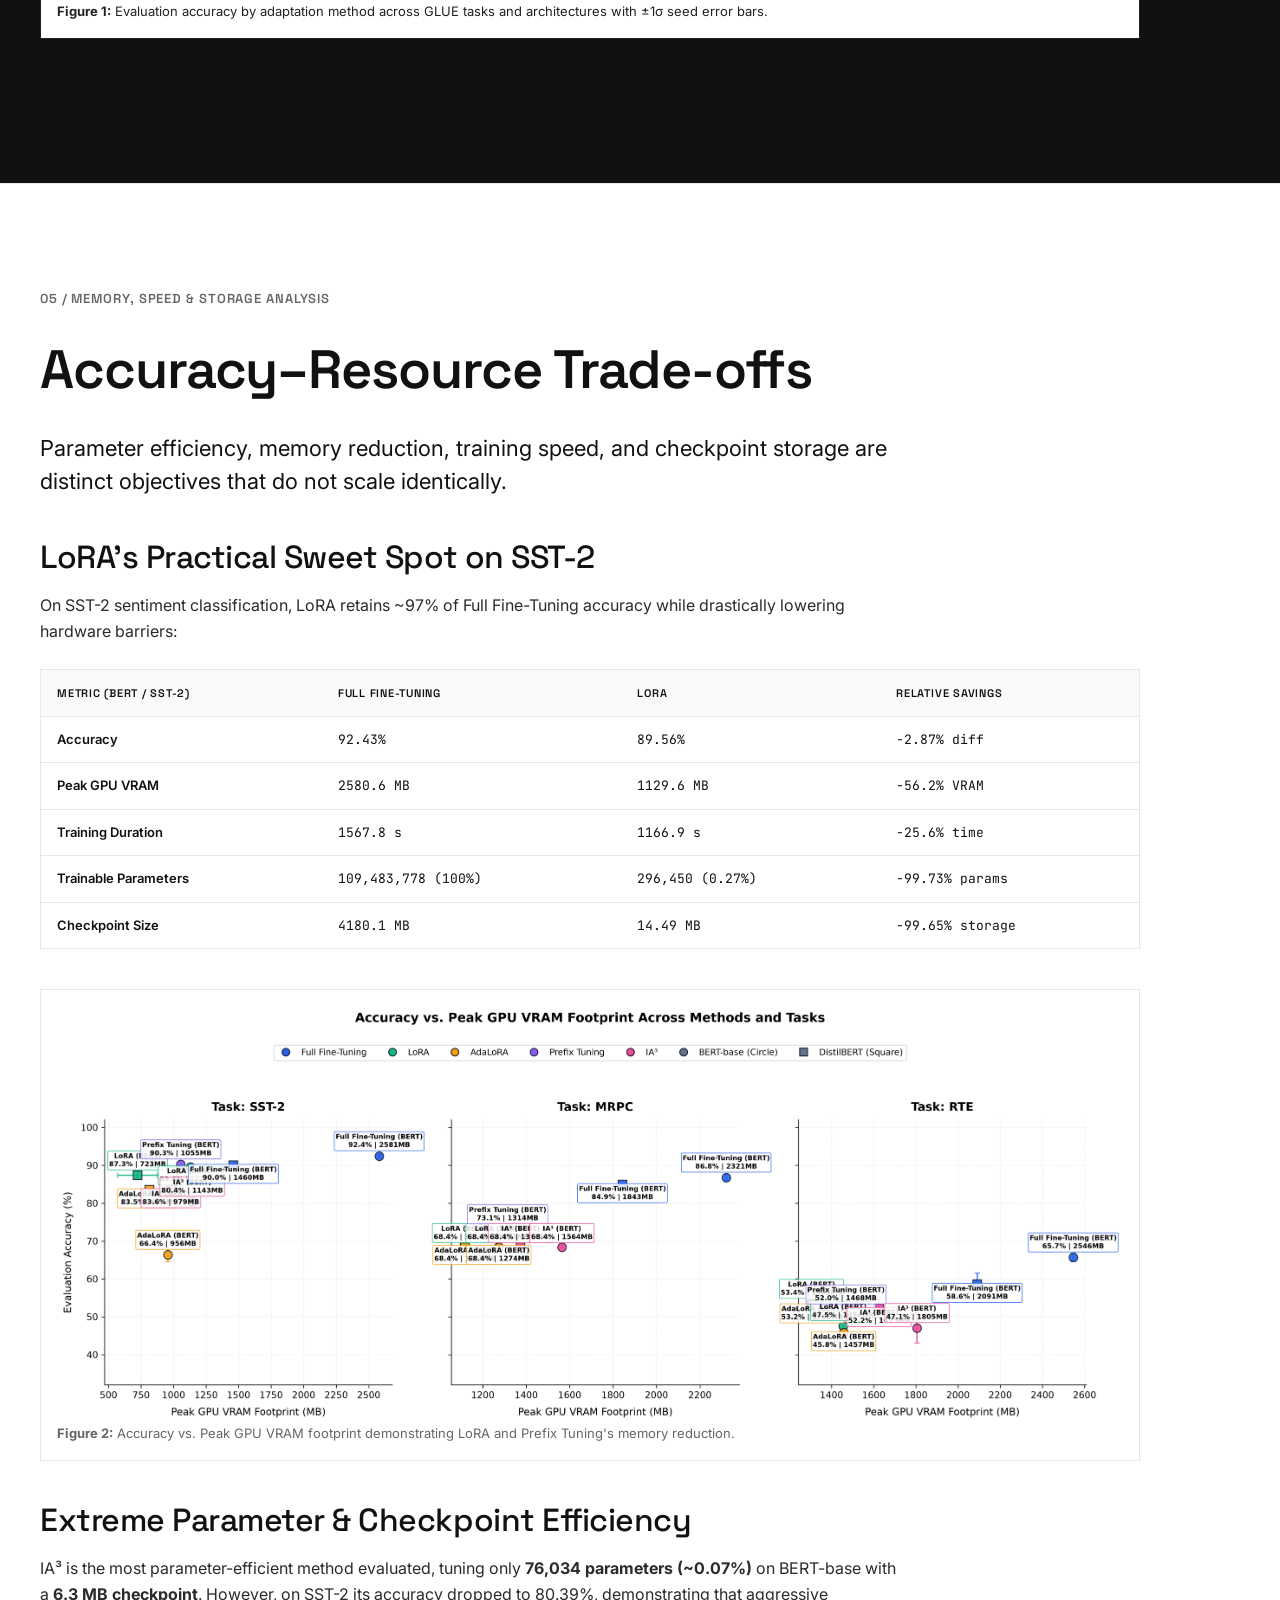
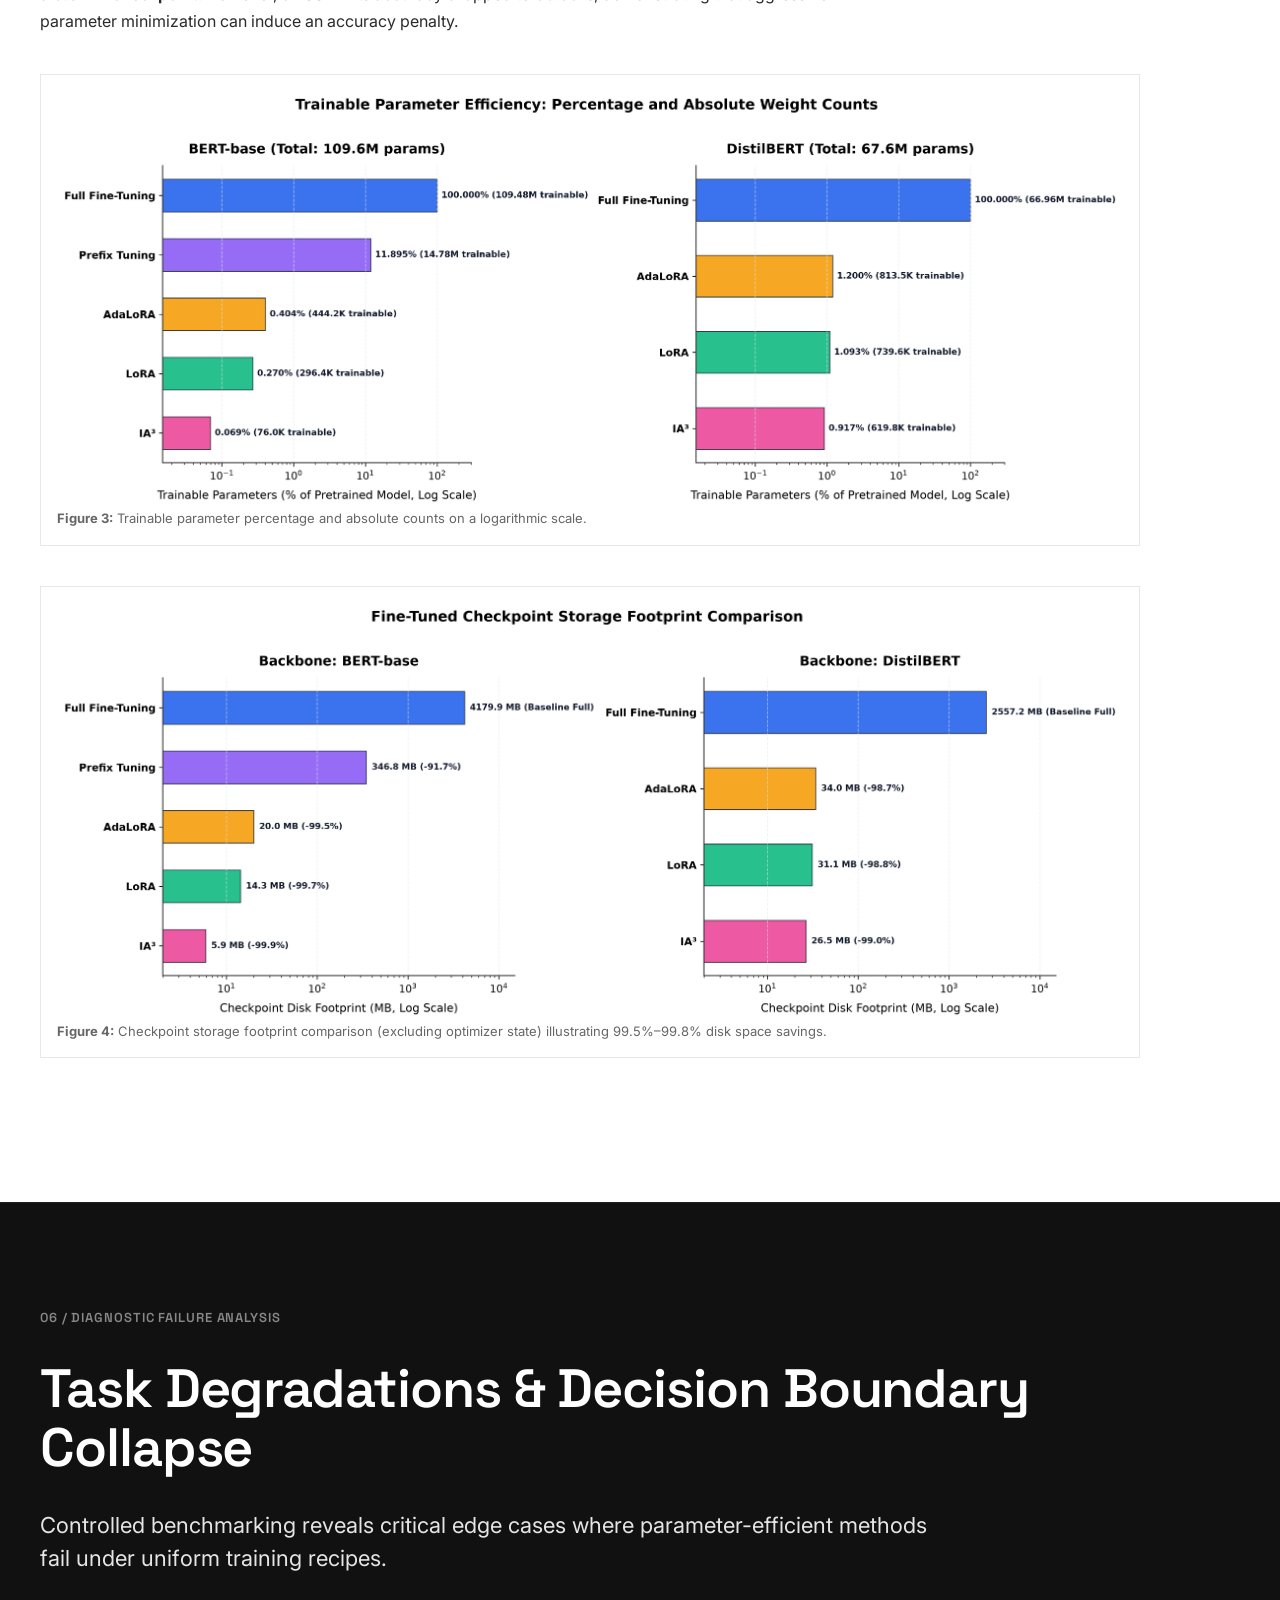
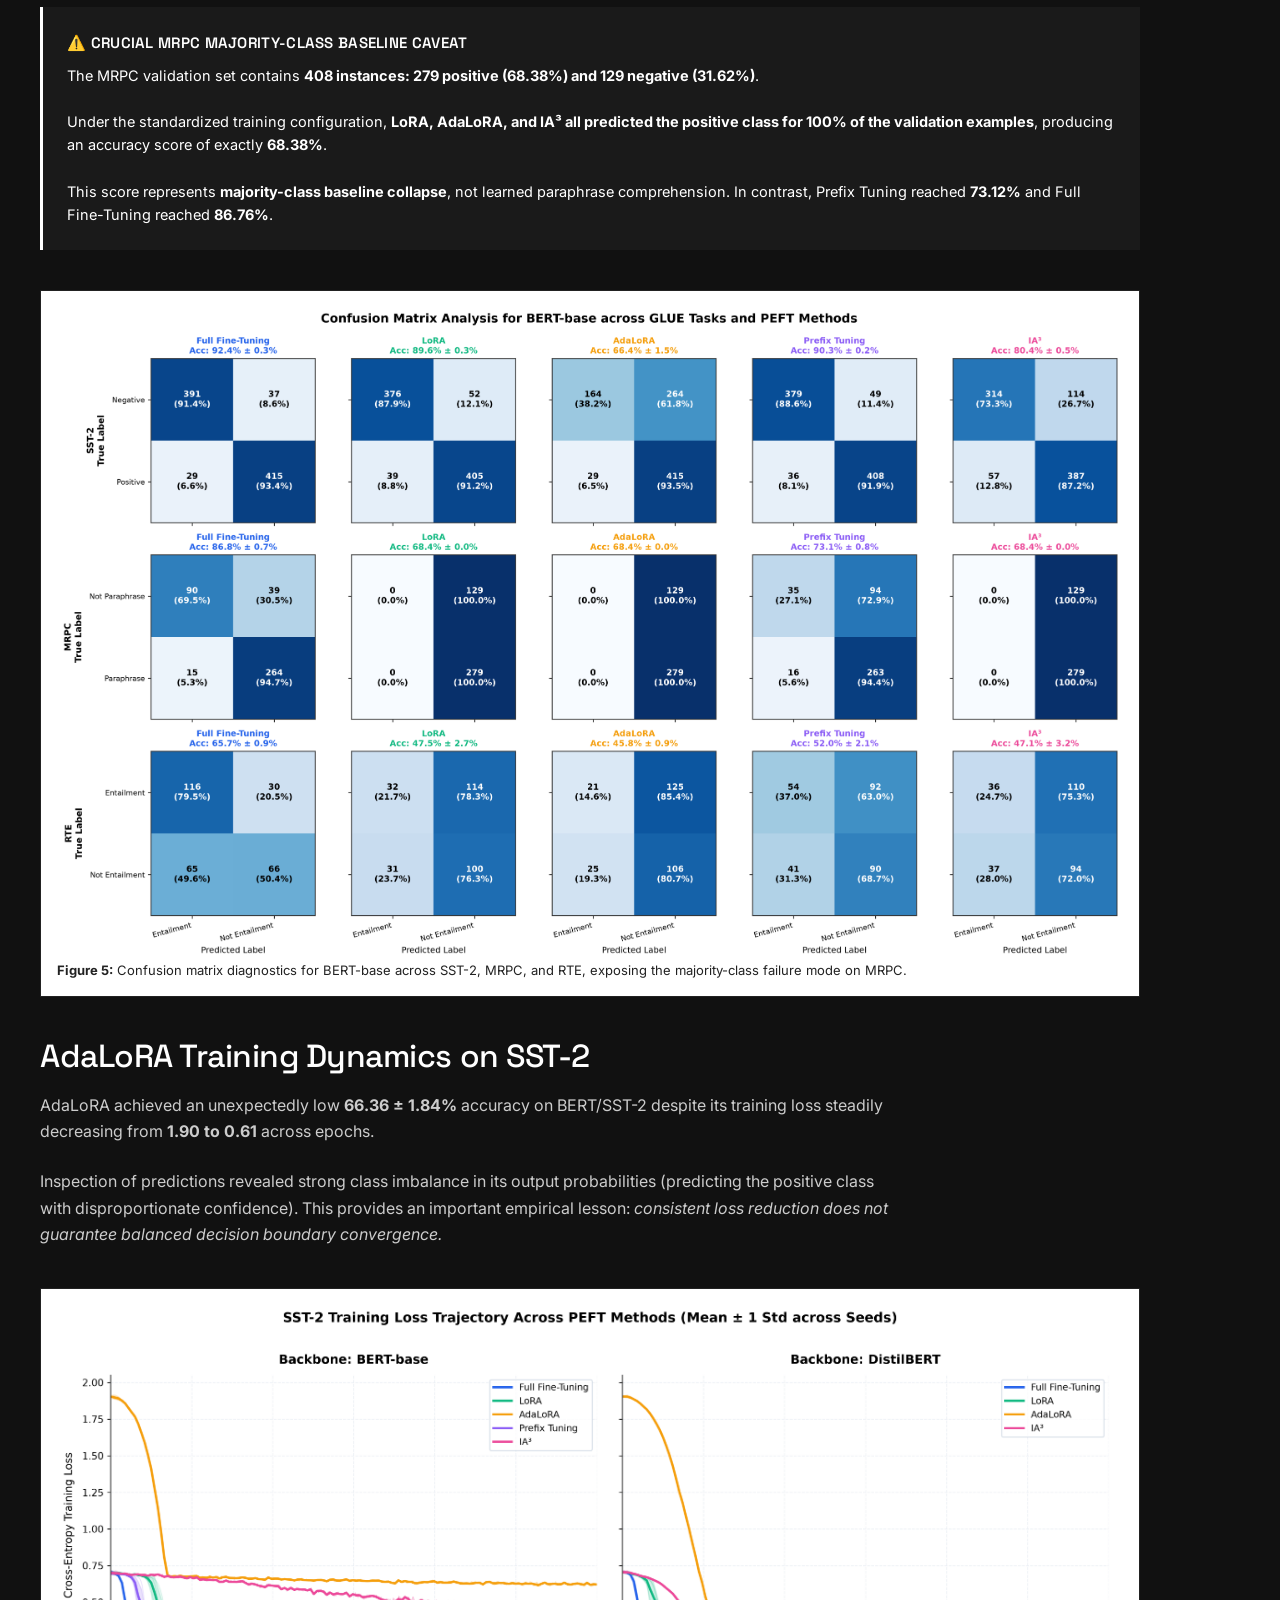
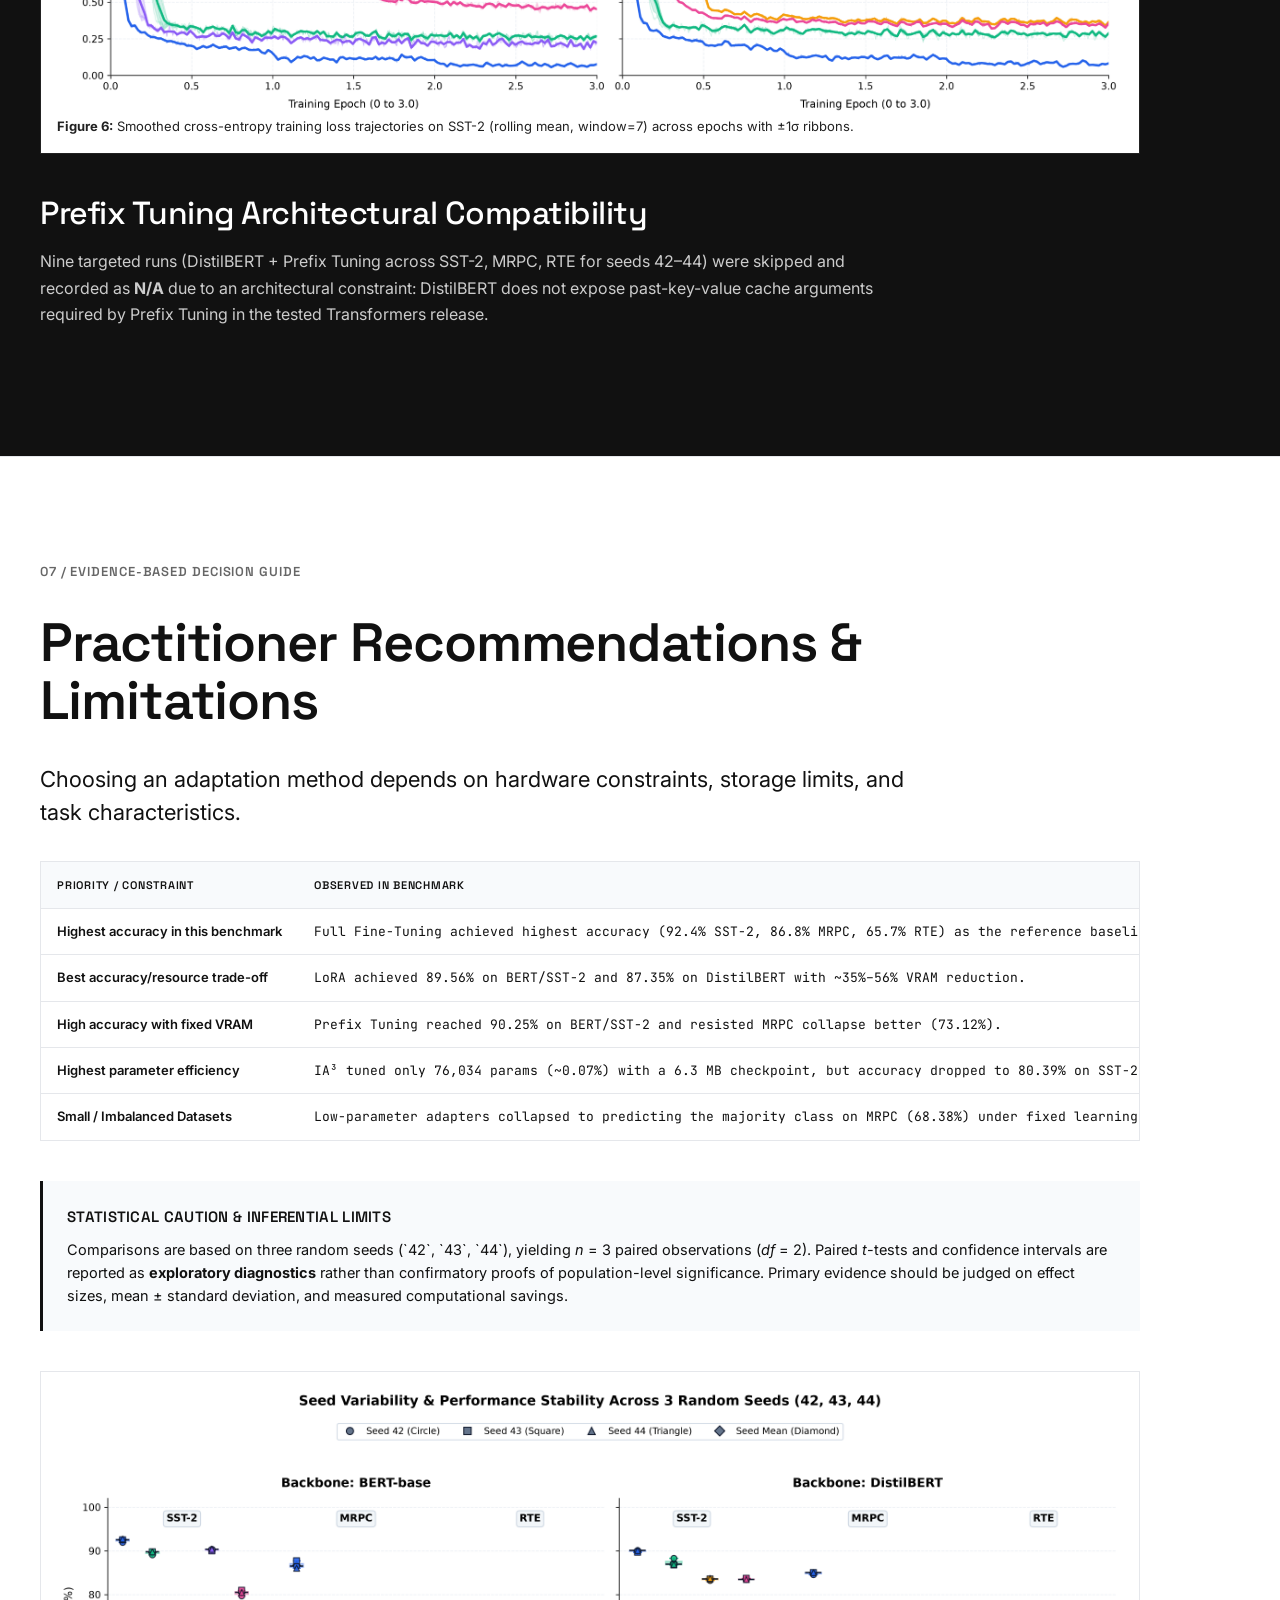
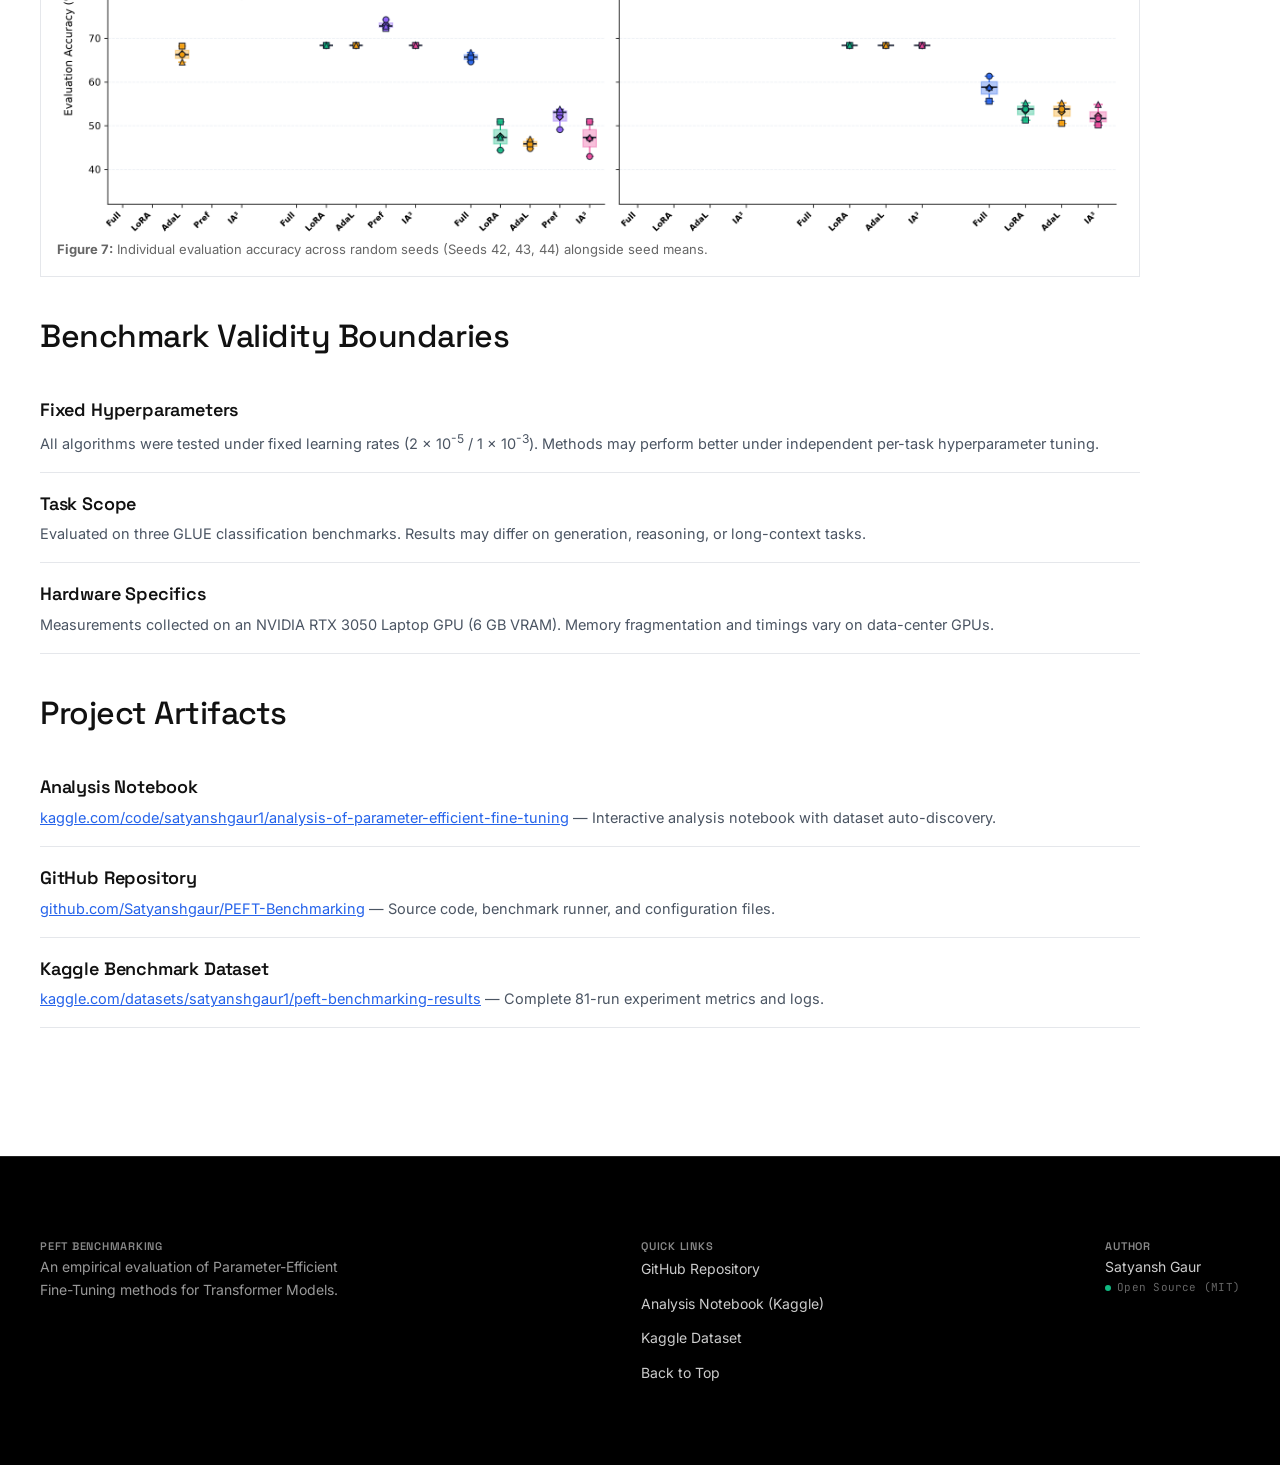
==== commit c82d7468: "fix(website): replace raw LaTeX expressions with clean HTML and unicode notation" ====
--- a/website/index.html
+++ b/website/index.html
@@ -128,7 +128,7 @@
           </li>
           <li class="architectural-item">
             <span class="arch-title">LoRA (Low-Rank Adaptation)</span>
-            <span class="arch-desc">Injects trainable rank decomposition matrices (rank $r=8$, $\alpha=16$) into self-attention projection weights while freezing pretrained weights.</span>
+            <span class="arch-desc">Injects trainable rank decomposition matrices (rank <em>r</em> = 8, &alpha; = 16) into self-attention projection weights while freezing pretrained weights.</span>
           </li>
           <li class="architectural-item">
             <span class="arch-title">AdaLoRA (Adaptive Budget Allocation LoRA)</span>
@@ -202,7 +202,7 @@
           <div class="callout-title">Fixed Benchmark Parameters</div>
           <div class="callout-body">
             <strong>Hardware:</strong> NVIDIA RTX 3050 Laptop GPU (6 GB GDDR6 VRAM), Intel Core i5-13420H, 16 GB RAM.<br>
-            <strong>Training Hyperparameters:</strong> Epochs = 3, Batch Size = 32 (SST-2) / 16 (MRPC, RTE), Optimizer = AdamW, Learning Rate = $2\times 10^{-5}$ (Full FT) / $1\times 10^{-3}$ (Adapters), Linear warmup with decay, Weight Decay = 0.01.<br>
+            <strong>Training Hyperparameters:</strong> Epochs = 3, Batch Size = 32 (SST-2) / 16 (MRPC, RTE), Optimizer = AdamW, Learning Rate = 2 &times; 10<sup>-5</sup> (Full FT) / 1 &times; 10<sup>-3</sup> (Adapters), Linear warmup with decay, Weight Decay = 0.01.<br>
             <strong>Random Seeds:</strong> Evaluated across 3 independent seeds (`42`, `43`, `44`) for all 81 combinations.
           </div>
         </div>
@@ -542,7 +542,7 @@
         <div class="figure-container">
           <img src="plots/01_accuracy_by_method.png" alt="Accuracy by Method Across GLUE Tasks" class="figure-img">
           <div class="figure-caption">
-            <strong>Figure 1:</strong> Evaluation accuracy by adaptation method across GLUE tasks and architectures with $\pm 1\sigma$ seed error bars.
+            <strong>Figure 1:</strong> Evaluation accuracy by adaptation method across GLUE tasks and architectures with &plusmn;1&sigma; seed error bars.
           </div>
         </div>
       </div>
@@ -681,7 +681,7 @@
         <div class="figure-container">
           <img src="plots/07_training_loss_curves_sst2.png" alt="SST-2 Training Loss Curves" class="figure-img">
           <div class="figure-caption">
-            <strong>Figure 6:</strong> Smoothed cross-entropy training loss trajectories on SST-2 (rolling mean, window=7) across epochs with $\pm 1\sigma$ ribbons.
+            <strong>Figure 6:</strong> Smoothed cross-entropy training loss trajectories on SST-2 (rolling mean, window=7) across epochs with &plusmn;1&sigma; ribbons.
           </div>
         </div>
 
@@ -747,7 +747,7 @@
         <div class="callout-box">
           <div class="callout-title">Statistical Caution & Inferential Limits</div>
           <div class="callout-body">
-            Comparisons are based on three random seeds (`42`, `43`, `44`), yielding $n=3$ paired observations ($df=2$). Paired $t$-tests and confidence intervals are reported as <strong>exploratory diagnostics</strong> rather than confirmatory proofs of population-level significance. Primary evidence should be judged on effect sizes, mean $\pm$ standard deviation, and measured computational savings.
+            Comparisons are based on three random seeds (`42`, `43`, `44`), yielding <em>n</em> = 3 paired observations (<em>df</em> = 2). Paired <em>t</em>-tests and confidence intervals are reported as <strong>exploratory diagnostics</strong> rather than confirmatory proofs of population-level significance. Primary evidence should be judged on effect sizes, mean &plusmn; standard deviation, and measured computational savings.
           </div>
         </div>
 
@@ -762,7 +762,7 @@
         <ul class="architectural-list">
           <li class="architectural-item">
             <span class="arch-title">Fixed Hyperparameters</span>
-            <span class="arch-desc">All algorithms were tested under fixed learning rates ($2\times 10^{-5}$ / $1\times 10^{-3}$). Methods may perform better under independent per-task hyperparameter tuning.</span>
+            <span class="arch-desc">All algorithms were tested under fixed learning rates (2 &times; 10<sup>-5</sup> / 1 &times; 10<sup>-3</sup>). Methods may perform better under independent per-task hyperparameter tuning.</span>
           </li>
           <li class="architectural-item">
             <span class="arch-title">Task Scope</span>
@@ -772,6 +772,8 @@
             <span class="arch-title">Hardware Specifics</span>
             <span class="arch-desc">Measurements collected on an NVIDIA RTX 3050 Laptop GPU (6 GB VRAM). Memory fragmentation and timings vary on data-center GPUs.</span>
           </li>
+        </ul>
+
         <h3 class="sub-heading">Project Artifacts</h3>
         <ul class="architectural-list">
           <li class="architectural-item">
